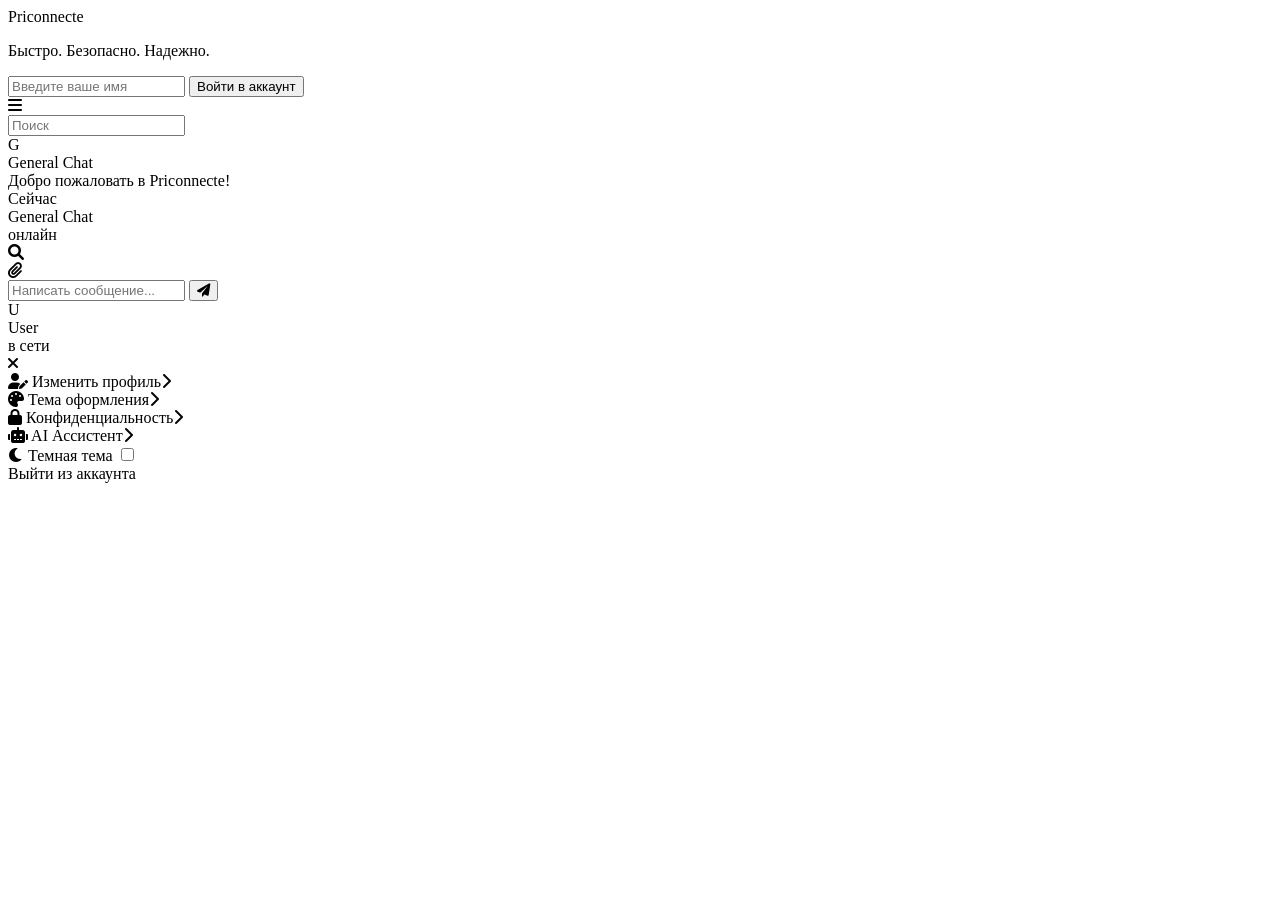
==== index.html @ 48492672 "Rename Qwen_html_20260401_1ipnzmqyw.html to index.html" ====
<!DOCTYPE html>
<html lang="ru">
<head>
    <meta charset="UTF-8">
    <meta name="viewport" content="width=device-width, initial-scale=1.0">
    <title>Priconnecte Messenger</title>
    <link rel="stylesheet" href="style.css">
    <link href="https://cdnjs.cloudflare.com/ajax/libs/font-awesome/6.0.0/css/all.min.css" rel="stylesheet">
</head>
<body>

    <!-- ЭКРАН ВХОДА -->
    <div id="login-screen">
        <div class="login-box">
            <div class="login-logo">Priconnecte</div>
            <p class="login-subtitle">Быстро. Безопасно. Надежно.</p>
            <input type="text" id="username-input" class="login-input" placeholder="Введите ваше имя">
            <button class="login-btn" onclick="login()">Войти в аккаунт</button>
        </div>
    </div>

    <!-- ГЛАВНОЕ ПРИЛОЖЕНИЕ -->
    <div id="main-app" class="hidden">
        
        <!-- Сайдбар -->
        <div class="sidebar">
            <div class="sidebar-header">
                <div class="menu-btn" onclick="toggleProfile()"><i class="fas fa-bars"></i></div>
                <input type="text" class="search-bar" placeholder="Поиск">
            </div>
            <div class="chat-list">
                <div class="chat-item active">
                    <div class="avatar">G</div>
                    <div class="chat-info">
                        <div class="chat-name">General Chat</div>
                        <div class="chat-preview">Добро пожаловать в Priconnecte!</div>
                    </div>
                    <div class="chat-meta">Сейчас</div>
                </div>
            </div>
        </div>

        <!-- Область чата -->
        <div class="chat-area">
            <div class="chat-header">
                <div>
                    <div class="chat-name" id="chat-title">General Chat</div>
                    <div class="chat-meta" id="chat-status">онлайн</div>
                </div>
                <div class="menu-btn"><i class="fas fa-search"></i></div>
            </div>

            <div class="messages-container" id="messages-box">
                <!-- Сообщения будут появляться здесь -->
            </div>

            <div class="input-area">
                <div class="attach-btn"><i class="fas fa-paperclip"></i></div>
                <input type="text" class="message-input" id="message-input" placeholder="Написать сообщение..." onkeypress="handleEnter(event)">
                <button class="send-btn" onclick="sendMessage()"><i class="fas fa-paper-plane"></i></button>
            </div>
        </div>
    </div>

    <!-- ПРОФИЛЬ -->
    <div class="profile-modal" id="profile-modal">
        <div class="profile-panel">
            <div class="profile-header">
                <div class="profile-big-avatar" id="profile-avatar-display">U</div>
                <div>
                    <div class="profile-name" id="profile-name-display">User</div>
                    <div class="profile-status">в сети</div>
                </div>
                <div style="margin-left: auto; cursor: pointer;" onclick="toggleProfile()"><i class="fas fa-times"></i></div>
            </div>

            <div class="profile-section">
                <div class="profile-row"><span><i class="fas fa-user-edit"></i> Изменить профиль</span><i class="fas fa-chevron-right"></i></div>
                <div class="profile-row"><span><i class="fas fa-palette"></i> Тема оформления</span><i class="fas fa-chevron-right"></i></div>
                <div class="profile-row"><span><i class="fas fa-lock"></i> Конфиденциальность</span><i class="fas fa-chevron-right"></i></div>
                <div class="profile-row"><span><i class="fas fa-robot"></i> AI Ассистент</span><i class="fas fa-chevron-right"></i></div>
            </div>
            
            <div class="profile-section">
                 <div class="profile-row" onclick="toggleTheme()">
                    <span><i class="fas fa-moon"></i> Темная тема</span>
                    <input type="checkbox" id="theme-toggle">
                </div>
            </div>

            <div class="logout-btn" onclick="logout()">Выйти из аккаунта</div>
        </div>
    </div>

    <!-- Подключаем Socket.io (Клиентская часть) -->
    <script src="/socket.io/socket.io.js"></script>
    <script src="script.js"></script>
</body>
</html>
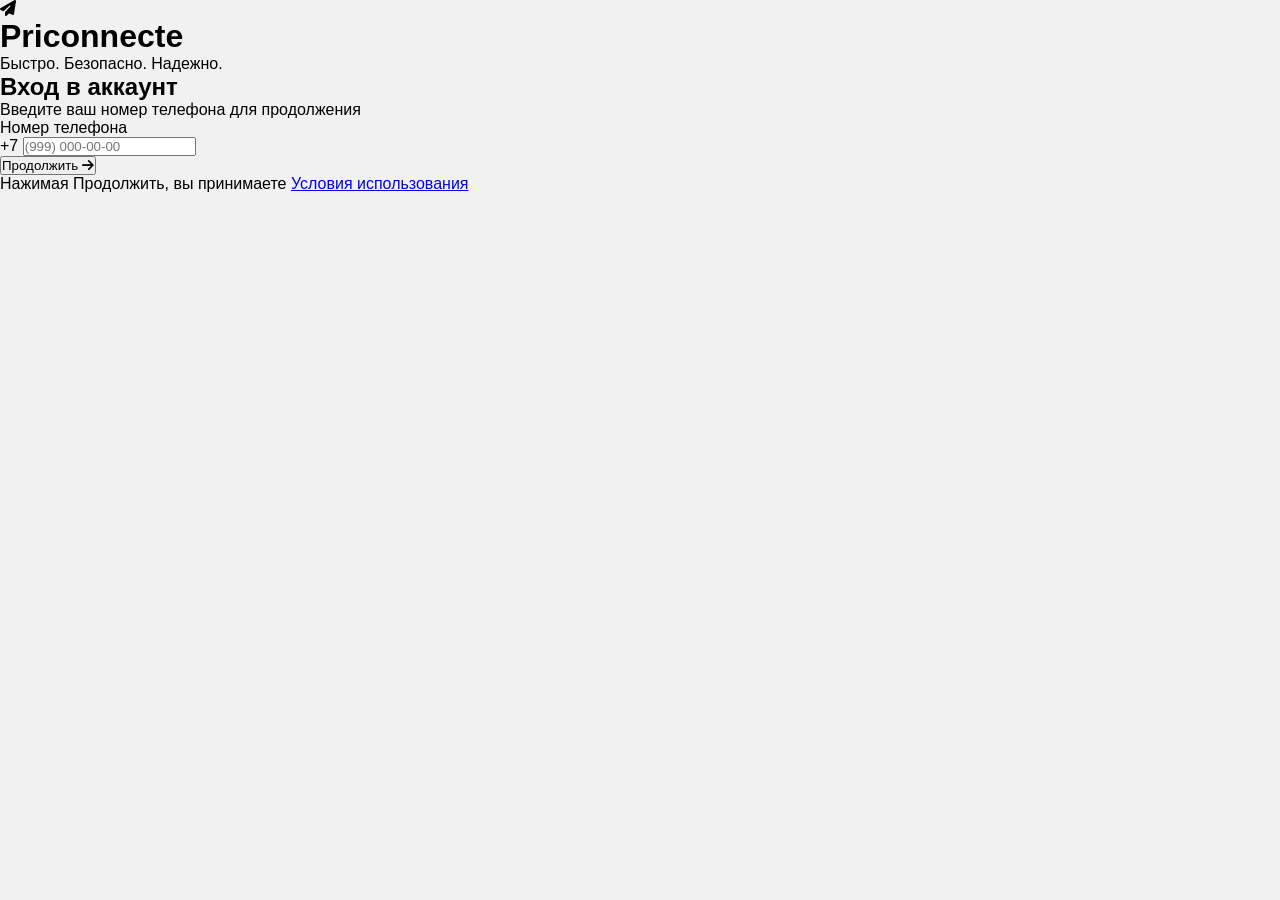
==== commit e29fcf3f: "Rename Qwen_html_20260401_a2rbsubwf.html to index.html" ====
--- a/index.html
+++ b/index.html
@@ -3,97 +3,309 @@
 <head>
     <meta charset="UTF-8">
     <meta name="viewport" content="width=device-width, initial-scale=1.0">
-    <title>Priconnecte Messenger</title>
+    <title>Priconnecte | Мессенджер</title>
+    <link rel="stylesheet" href="https://cdnjs.cloudflare.com/ajax/libs/font-awesome/6.4.0/css/all.min.css">
     <link rel="stylesheet" href="style.css">
-    <link href="https://cdnjs.cloudflare.com/ajax/libs/font-awesome/6.0.0/css/all.min.css" rel="stylesheet">
 </head>
 <body>
 
-    <!-- ЭКРАН ВХОДА -->
-    <div id="login-screen">
-        <div class="login-box">
-            <div class="login-logo">Priconnecte</div>
-            <p class="login-subtitle">Быстро. Безопасно. Надежно.</p>
-            <input type="text" id="username-input" class="login-input" placeholder="Введите ваше имя">
-            <button class="login-btn" onclick="login()">Войти в аккаунт</button>
+    <!-- ==================== ЭКРАН ВХОДА ==================== -->
+    <div id="auth-screen" class="screen active">
+        <div class="auth-container">
+            <div class="auth-logo">
+                <div class="logo-icon">
+                    <i class="fas fa-paper-plane"></i>
+                </div>
+                <h1>Priconnecte</h1>
+                <p class="auth-tagline">Быстро. Безопасно. Надежно.</p>
+            </div>
+            
+            <!-- Шаг 1: Телефон -->
+            <div class="auth-card" id="auth-step-1">
+                <h2>Вход в аккаунт</h2>
+                <p class="auth-desc">Введите ваш номер телефона для продолжения</p>
+                
+                <div class="input-group">
+                    <label for="phone-input">Номер телефона</label>
+                    <div class="phone-input-wrapper">
+                        <span class="country-code">+7</span>
+                        <input type="tel" id="phone-input" placeholder="(999) 000-00-00" maxlength="15">
+                    </div>
+                </div>
+
+                <button class="btn-primary full-width" onclick="goToCodeStep()">
+                    Продолжить <i class="fas fa-arrow-right"></i>
+                </button>
+                
+                <div class="auth-footer">
+                    <p>Нажимая Продолжить, вы принимаете <a href="#">Условия использования</a></p>
+                </div>
+            </div>
+            
+            <!-- Шаг 2: Код подтверждения -->
+            <div class="auth-card hidden" id="auth-step-2">
+                <h2>Код подтверждения</h2>
+                <p class="auth-desc">Мы отправили код в приложение Priconnecte</p>
+                
+                <div class="code-inputs">
+                    <input type="text" maxlength="1" class="code-digit" oninput="moveToNext(this, 1)">
+                    <input type="text" maxlength="1" class="code-digit" oninput="moveToNext(this, 2)">
+                    <input type="text" maxlength="1" class="code-digit" oninput="moveToNext(this, 3)">
+                    <input type="text" maxlength="1" class="code-digit" oninput="moveToNext(this, 4)">
+                    <input type="text" maxlength="1" class="code-digit" oninput="moveToNext(this, 5)">
+                </div>
+                
+                <div class="code-timer">
+                    <span id="timer">00:59</span> до повторной отправки
+                </div>
+                
+                <button class="btn-primary full-width" onclick="finishLogin()">
+                    Войти <i class="fas fa-check"></i>
+                </button>
+                <button class="btn-text" onclick="backToPhone()">Изменить номер</button>
+            </div>
+        </div>
+        <div class="auth-bg-decoration"></div>
+    </div>
+
+    <!-- ==================== ОСНОВНОЕ ПРИЛОЖЕНИЕ ==================== -->
+    <div id="main-app" class="screen hidden">
+        
+        <!-- ЛЕВАЯ ПАНЕЛЬ -->
+        <aside class="sidebar">
+            <div class="sidebar-header">
+                <button class="icon-btn" onclick="toggleMenu()"><i class="fas fa-bars"></i></button>
+                <div class="search-container">
+                    <i class="fas fa-search"></i>
+                    <input type="text" placeholder="Поиск" id="chat-search">
+                </div>
+                <button class="icon-btn"><i class="fas fa-filter"></i></button>
+            </div>
+
+            <div class="chat-list" id="chat-list-container">
+                <!-- Чаты генерируются через JS -->
+            </div>
+
+            <!-- Контекстное меню -->
+            <div class="context-menu hidden" id="sidebar-menu">
+                <div class="menu-item" onclick="openModal('settings-modal')">
+                    <i class="fas fa-cog"></i> Настройки
+                </div>
+                <div class="menu-item" onclick="openModal('create-group-modal')">
+                    <i class="fas fa-users"></i> Новая группа
+                </div>
+                <div class="menu-item" onclick="openModal('contacts-modal')">
+                    <i class="fas fa-address-book"></i> Контакты
+                </div>
+                <div class="menu-item" onclick="openModal('saved-messages')">
+                    <i class="fas fa-bookmark"></i> Избранное
+                </div>
+                <div class="menu-divider"></div>
+                <div class="menu-item logout" onclick="logout()">
+                    <i class="fas fa-sign-out-alt"></i> Выйти
+                </div>
+            </div>
+        </aside>
+
+        <!-- ЦЕНТРАЛЬНАЯ ПАНЕЛЬ (ЧАТ) -->
+        <main class="chat-area">
+            <header class="chat-header">
+                <div class="chat-header-info">
+                    <div class="avatar-small" id="current-chat-avatar">
+                        <span id="current-chat-initial">P</span>
+                    </div>
+                    <div class="chat-header-text">
+                        <h3 id="current-chat-name">Павел Дуров</h3>
+                        <span class="status-text" id="current-chat-status">был(а) недавно</span>
+                    </div>
+                </div>
+                <div class="chat-header-actions">
+                    <button class="icon-btn" title="Поиск"><i class="fas fa-search"></i></button>
+                    <button class="icon-btn" title="Звонок"><i class="fas fa-phone"></i></button>
+                    <button class="icon-btn" title="Видеозвонок"><i class="fas fa-video"></i></button>
+                    <button class="icon-btn" title="Информация" onclick="toggleInfoPanel()"><i class="fas fa-ellipsis-v"></i></button>
+                </div>
+            </header>
+
+            <div class="messages-container" id="messages-box">
+                <div class="message date-divider">Сегодня</div>
+            </div>
+
+            <div class="input-area">
+                <button class="icon-btn attach-btn" title="Прикрепить"><i class="fas fa-paperclip"></i></button>
+                <div class="input-wrapper">
+                    <input type="text" id="message-input" placeholder="Написать сообщение..." autocomplete="off">
+                    <button class="icon-btn emoji-btn" title="Смайлы"><i class="far fa-smile"></i></button>
+                </div>
+                <button class="icon-btn mic-btn" id="send-mic-toggle" title="Голосовое"><i class="fas fa-microphone"></i></button>
+                <button class="icon-btn send-btn hidden" id="send-btn" onclick="sendMessage()" title="Отправить"><i class="fas fa-paper-plane"></i></button>
+            </div>
+        </main>
+
+        <!-- ПРАВАЯ ПАНЕЛЬ (ИНФО) -->
+        <aside class="info-panel hidden" id="info-panel">
+            <div class="info-header">
+                <button class="icon-btn" onclick="toggleInfoPanel()"><i class="fas fa-times"></i></button>
+                <h3>Информация</h3>
+                <div style="width: 40px"></div>
+            </div>
+            <div class="info-content">
+                <div class="info-avatar-large">
+                    <span id="info-panel-initial">P</span>
+                </div>
+                <h2 id="info-panel-name">Павел Дуров</h2>
+                <p class="info-status">был(а) недавно</p>
+                
+                <div class="info-section">
+                    <div class="info-row">
+                        <i class="fas fa-phone"></i>
+                        <span>+7 999 000 00 00</span>
+                        <i class="fas fa-copy" style="cursor: pointer;"></i>
+                    </div>
+                    <div class="info-row">
+                        <i class="fas fa-user"></i>
+                        <span>@durov</span>
+                    </div>
+                    <div class="info-row">
+                        <i class="fas fa-info-circle"></i>
+                        <span>Founder of Telegram</span>
+                    </div>
+                </div>
+
+                <div class="info-section">
+                    <h4>Медиа, файлы и ссылки</h4>
+                    <div class="media-grid">
+                        <div class="media-item"><i class="fas fa-image"></i></div>
+                        <div class="media-item"><i class="fas fa-file-alt"></i></div>
+                        <div class="media-item"><i class="fas fa-link"></i></div>
+                        <div class="media-item"><i class="fas fa-music"></i></div>
+                        <div class="media-item"><i class="fas fa-video"></i></div>
+                        <div class="media-item"><i class="fas fa-folder"></i></div>
+                    </div>
+                </div>
+                
+                <div class="info-section">
+                     <h4>Общие чаты</h4>
+                     <div class="common-chats-list">
+                         <div class="common-chat-item">Priconnecte News</div>
+                         <div class="common-chat-item">Developers</div>
+                         <div class="common-chat-item">Design Team</div>
+                     </div>
+                </div>
+            </div>
+            <div class="info-footer">
+                <button class="btn-danger full-width" onclick="alert('Пользователь заблокирован')">Заблокировать</button>
+            </div>
+        </aside>
+    </div>
+
+    <!-- ==================== МОДАЛЬНЫЕ ОКНА ==================== -->
+
+    <!-- Настройки -->
+    <div class="modal-overlay hidden" id="settings-modal">
+        <div class="modal-window settings-window">
+            <div class="modal-header">
+                <h3>Настройки</h3>
+                <button class="icon-btn" onclick="closeModal('settings-modal')"><i class="fas fa-times"></i></button>
+            </div>
+            <div class="modal-body">
+                <div class="settings-user-card">
+                    <div class="avatar-large">
+                        <span id="settings-avatar">U</span>
+                    </div>
+                    <div>
+                        <h4 id="settings-username">User Name</h4>
+                        <p id="settings-phone">+7 999 000 00 00</p>
+                    </div>
+                </div>
+
+                <div class="settings-list">
+                    <div class="settings-item" onclick="toggleTheme()">
+                        <div class="settings-icon blue"><i class="fas fa-moon"></i></div>
+                        <div class="settings-text">
+                            <span>Ночная тема</span>
+                            <small>Переключить оформление</small>
+                        </div>
+                        <label class="switch">
+                            <input type="checkbox" id="theme-switch">
+                            <span class="slider round"></span>
+                        </label>
+                    </div>
+                    
+                    <div class="settings-item" onclick="window.location.href='passwords.html'">
+                        <div class="settings-icon red"><i class="fas fa-lock"></i></div>
+                        <div class="settings-text">
+                            <span>Конфиденциальность</span>
+                            <small>Пароль, 2FA, данные</small>
+                        </div>
+                        <i class="fas fa-chevron-right"></i>
+                    </div>
+
+                    <div class="settings-item">
+                        <div class="settings-icon green"><i class="fas fa-bell"></i></div>
+                        <div class="settings-text">
+                            <span>Уведомления</span>
+                            <small>Звук, вибрация</small>
+                        </div>
+                        <i class="fas fa-chevron-right"></i>
+                    </div>
+                    
+                    <div class="settings-item">
+                        <div class="settings-icon orange"><i class="fas fa-palette"></i></div>
+                        <div class="settings-text">
+                            <span>Обои чата</span>
+                            <small>Фон переписки</small>
+                        </div>
+                        <i class="fas fa-chevron-right"></i>
+                    </div>
+
+                    <div class="settings-item">
+                        <div class="settings-icon purple"><i class="fas fa-language"></i></div>
+                        <div class="settings-text">
+                            <span>Язык</span>
+                            <small>Русский</small>
+                        </div>
+                        <i class="fas fa-chevron-right"></i>
+                    </div>
+                </div>
+            </div>
         </div>
     </div>
 
-    <!-- ГЛАВНОЕ ПРИЛОЖЕНИЕ -->
-    <div id="main-app" class="hidden">
-        
-        <!-- Сайдбар -->
-        <div class="sidebar">
-            <div class="sidebar-header">
-                <div class="menu-btn" onclick="toggleProfile()"><i class="fas fa-bars"></i></div>
-                <input type="text" class="search-bar" placeholder="Поиск">
-            </div>
-            <div class="chat-list">
-                <div class="chat-item active">
-                    <div class="avatar">G</div>
-                    <div class="chat-info">
-                        <div class="chat-name">General Chat</div>
-                        <div class="chat-preview">Добро пожаловать в Priconnecte!</div>
-                    </div>
-                    <div class="chat-meta">Сейчас</div>
-                </div>
-            </div>
-        </div>
-
-        <!-- Область чата -->
-        <div class="chat-area">
-            <div class="chat-header">
-                <div>
-                    <div class="chat-name" id="chat-title">General Chat</div>
-                    <div class="chat-meta" id="chat-status">онлайн</div>
-                </div>
-                <div class="menu-btn"><i class="fas fa-search"></i></div>
-            </div>
-
-            <div class="messages-container" id="messages-box">
-                <!-- Сообщения будут появляться здесь -->
-            </div>
-
-            <div class="input-area">
-                <div class="attach-btn"><i class="fas fa-paperclip"></i></div>
-                <input type="text" class="message-input" id="message-input" placeholder="Написать сообщение..." onkeypress="handleEnter(event)">
-                <button class="send-btn" onclick="sendMessage()"><i class="fas fa-paper-plane"></i></button>
+    <!-- Новая группа -->
+    <div class="modal-overlay hidden" id="create-group-modal">
+        <div class="modal-window">
+            <div class="modal-header">
+                <h3>Новая группа</h3>
+                <button class="icon-btn" onclick="closeModal('create-group-modal')"><i class="fas fa-times"></i></button>
+            </div>
+            <div class="modal-body">
+                <div class="input-group">
+                    <label>Название группы</label>
+                    <input type="text" class="input-field" placeholder="Введите название">
+                </div>
+                <div class="input-group">
+                    <label>Участники</label>
+                    <div class="contacts-select">
+                        <div class="contact-checkbox">
+                            <input type="checkbox" id="contact1">
+                            <label for="contact1">Алексей</label>
+                        </div>
+                        <div class="contact-checkbox">
+                            <input type="checkbox" id="contact2">
+                            <label for="contact2">Мария</label>
+                        </div>
+                        <div class="contact-checkbox">
+                            <input type="checkbox" id="contact3">
+                            <label for="contact3">Дмитрий</label>
+                        </div>
+                    </div>
+                </div>
+                <button class="btn-primary full-width" onclick="closeModal('create-group-modal')">Создать</button>
             </div>
         </div>
     </div>
 
-    <!-- ПРОФИЛЬ -->
-    <div class="profile-modal" id="profile-modal">
-        <div class="profile-panel">
-            <div class="profile-header">
-                <div class="profile-big-avatar" id="profile-avatar-display">U</div>
-                <div>
-                    <div class="profile-name" id="profile-name-display">User</div>
-                    <div class="profile-status">в сети</div>
-                </div>
-                <div style="margin-left: auto; cursor: pointer;" onclick="toggleProfile()"><i class="fas fa-times"></i></div>
-            </div>
-
-            <div class="profile-section">
-                <div class="profile-row"><span><i class="fas fa-user-edit"></i> Изменить профиль</span><i class="fas fa-chevron-right"></i></div>
-                <div class="profile-row"><span><i class="fas fa-palette"></i> Тема оформления</span><i class="fas fa-chevron-right"></i></div>
-                <div class="profile-row"><span><i class="fas fa-lock"></i> Конфиденциальность</span><i class="fas fa-chevron-right"></i></div>
-                <div class="profile-row"><span><i class="fas fa-robot"></i> AI Ассистент</span><i class="fas fa-chevron-right"></i></div>
-            </div>
-            
-            <div class="profile-section">
-                 <div class="profile-row" onclick="toggleTheme()">
-                    <span><i class="fas fa-moon"></i> Темная тема</span>
-                    <input type="checkbox" id="theme-toggle">
-                </div>
-            </div>
-
-            <div class="logout-btn" onclick="logout()">Выйти из аккаунта</div>
-        </div>
-    </div>
-
-    <!-- Подключаем Socket.io (Клиентская часть) -->
-    <script src="/socket.io/socket.io.js"></script>
     <script src="script.js"></script>
 </body>
 </html>
--- a/style.css
+++ b/style.css
@@ -0,0 +1,100 @@
+:root {
+    --primary-color: #3390ec;
+    --bg-color: #ffffff;
+    --secondary-bg: #f1f1f1;
+    --text-color: #000000;
+    --secondary-text: #707579;
+    --border-color: #dfe1e5;
+    --message-out: #eeffde;
+    --message-in: #ffffff;
+    --hover-color: #f4f4f5;
+    --system-msg-bg: #f0f0f0;
+}
+
+[data-theme="dark"] {
+    --bg-color: #212121;
+    --secondary-bg: #0f0f0f;
+    --text-color: #ffffff;
+    --secondary-text: #aaaaaa;
+    --border-color: #2f2f2f;
+    --message-out: #0e1621;
+    --message-in: #182533;
+    --hover-color: #2c2c2c;
+    --system-msg-bg: #2b2b2b;
+}
+
+* { margin: 0; padding: 0; box-sizing: border-box; font-family: 'Segoe UI', Roboto, sans-serif; }
+body { background-color: var(--secondary-bg); height: 100vh; display: flex; overflow: hidden; }
+
+/* Login Screen */
+#login-screen {
+    position: fixed; top: 0; left: 0; width: 100%; height: 100%;
+    background: var(--bg-color); z-index: 1000;
+    display: flex; justify-content: center; align-items: center;
+    transition: opacity 0.5s ease;
+}
+.login-box {
+    width: 380px; padding: 40px; border-radius: 12px;
+    background: var(--bg-color); box-shadow: 0 4px 20px rgba(0,0,0,0.1);
+    text-align: center;
+}
+.login-logo { font-size: 32px; font-weight: bold; color: var(--primary-color); margin-bottom: 10px; }
+.login-subtitle { color: var(--secondary-text); margin-bottom: 25px; }
+.login-input {
+    width: 100%; padding: 12px; margin-bottom: 15px; border: 1px solid var(--border-color);
+    border-radius: 8px; outline: none; background: var(--secondary-bg); color: var(--text-color);
+}
+.login-btn {
+    width: 100%; padding: 12px; background: var(--primary-color); color: white;
+    border: none; border-radius: 8px; cursor: pointer; font-weight: 600; font-size: 16px;
+}
+.login-btn:hover { opacity: 0.9; }
+
+/* Main App */
+#main-app { display: flex; width: 100%; height: 100%; background: var(--bg-color); }
+.hidden { display: none !important; }
+
+/* Sidebar */
+.sidebar { width: 350px; border-right: 1px solid var(--border-color); display: flex; flex-direction: column; background: var(--bg-color); }
+.sidebar-header { padding: 15px; display: flex; align-items: center; gap: 15px; }
+.menu-btn { cursor: pointer; color: var(--secondary-text); font-size: 20px; }
+.search-bar { flex: 1; background: var(--secondary-bg); border-radius: 20px; padding: 8px 15px; border: none; color: var(--text-color); }
+.chat-list { overflow-y: auto; flex: 1; }
+.chat-item { display: flex; padding: 10px 15px; cursor: pointer; transition: 0.2s; align-items: center; gap: 12px; }
+.chat-item:hover, .chat-item.active { background-color: var(--hover-color); }
+.avatar { width: 48px; height: 48px; border-radius: 50%; background: linear-gradient(135deg, #667eea 0%, #764ba2 100%); display: flex; justify-content: center; align-items: center; color: white; font-weight: bold; }
+.chat-info { flex: 1; overflow: hidden; }
+.chat-name { font-weight: 600; color: var(--text-color); margin-bottom: 4px; }
+.chat-preview { font-size: 13px; color: var(--secondary-text); white-space: nowrap; overflow: hidden; text-overflow: ellipsis; }
+.chat-meta { font-size: 12px; color: var(--secondary-text); }
+
+/* Chat Area */
+.chat-area { flex: 1; display: flex; flex-direction: column; background: #8e8e93; }
+.chat-header { height: 60px; background: var(--bg-color); border-bottom: 1px solid var(--border-color); display: flex; align-items: center; padding: 0 20px; justify-content: space-between; }
+.messages-container { flex: 1; padding: 20px; overflow-y: auto; display: flex; flex-direction: column; gap: 8px; background-image: url('https://web.telegram.org/img/bg_0.png'); background-size: cover; }
+
+/* Messages */
+.message { max-width: 70%; padding: 10px 15px; border-radius: 12px; font-size: 14px; line-height: 1.4; position: relative; word-wrap: break-word; }
+.message.in { align-self: flex-start; background: var(--message-in); color: var(--text-color); border-bottom-left-radius: 0; }
+.message.out { align-self: flex-end; background: var(--message-out); color: var(--text-color); border-bottom-right-radius: 0; }
+.message.system { align-self: center; background: var(--system-msg-bg); color: var(--secondary-text); font-size: 12px; padding: 5px 15px; border-radius: 15px; }
+.msg-meta { font-size: 10px; color: var(--secondary-text); float: right; margin-left: 10px; margin-top: 5px; text-align: right; }
+.msg-author { font-size: 11px; font-weight: bold; color: var(--primary-color); margin-bottom: 2px; display: block; }
+
+/* Input */
+.input-area { background: var(--bg-color); padding: 15px; display: flex; gap: 10px; align-items: center; }
+.attach-btn { color: var(--secondary-text); font-size: 20px; cursor: pointer; }
+.message-input { flex: 1; padding: 12px; border-radius: 20px; border: none; background: var(--secondary-bg); color: var(--text-color); outline: none; resize: none; height: 45px; }
+.send-btn { color: var(--primary-color); font-size: 24px; cursor: pointer; border: none; background: none; }
+
+/* Profile Modal */
+.profile-modal { position: fixed; top: 0; left: 0; width: 100%; height: 100%; background: rgba(0,0,0,0.5); z-index: 2000; display: none; justify-content: flex-start; align-items: center; }
+.profile-panel { width: 400px; height: 100%; background: var(--bg-color); padding: 20px; display: flex; flex-direction: column; gap: 20px; box-shadow: 2px 0 10px rgba(0,0,0,0.2); }
+.profile-header { display: flex; align-items: center; gap: 15px; margin-bottom: 20px; }
+.profile-big-avatar { width: 80px; height: 80px; border-radius: 50%; background: #ccc; display: flex; justify-content: center; align-items: center; font-size: 30px; color: white; font-weight: bold; }
+.profile-name { font-size: 20px; font-weight: bold; color: var(--text-color); }
+.profile-status { font-size: 14px; color: var(--secondary-text); }
+.profile-section { border-top: 1px solid var(--border-color); padding-top: 15px; }
+.profile-row { display: flex; justify-content: space-between; align-items: center; padding: 10px 0; cursor: pointer; color: var(--text-color); }
+.profile-row:hover { opacity: 0.7; }
+.logout-btn { color: #ff5555; margin-top: auto; text-align: center; padding: 10px; cursor: pointer; }
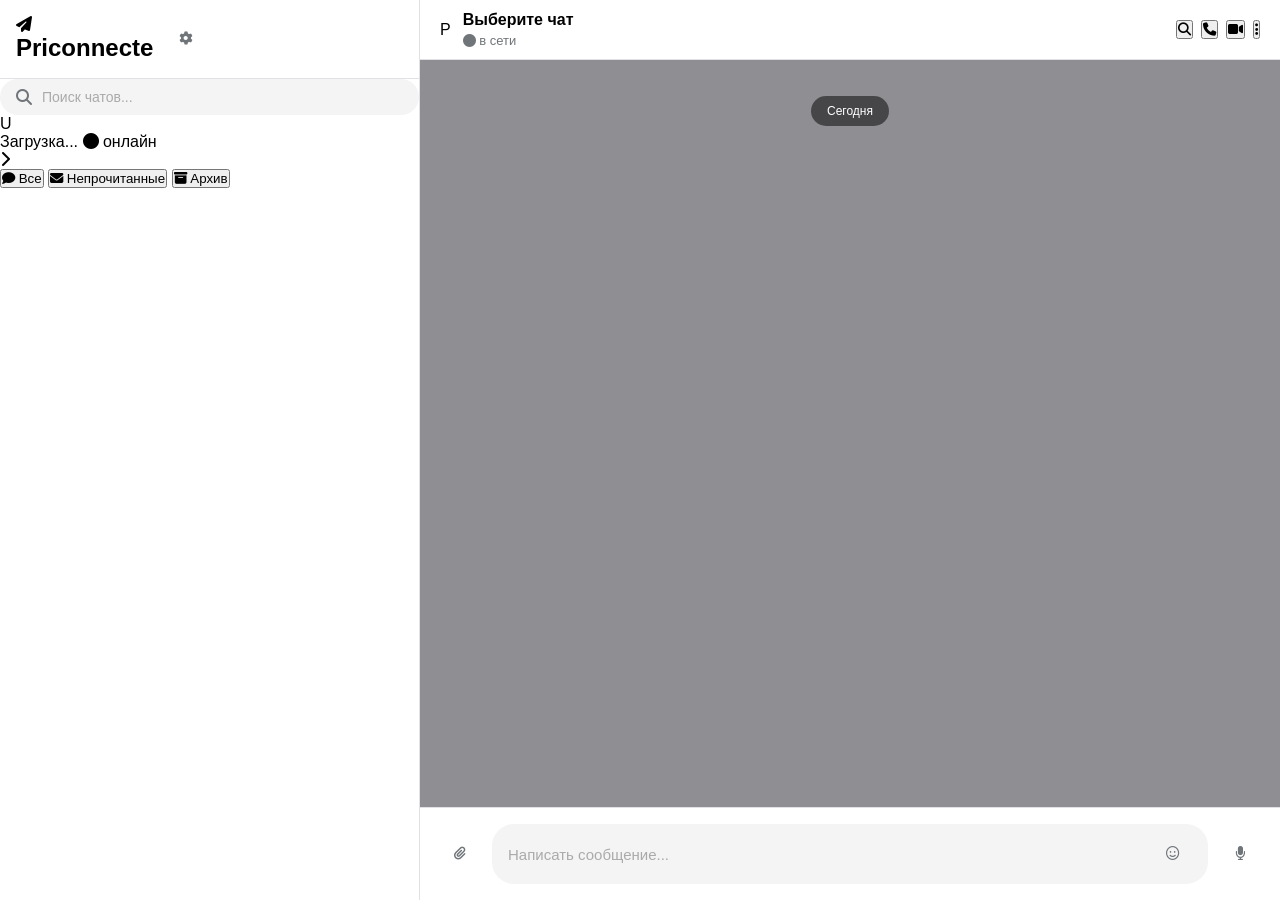
==== commit e076c8ec: "Update index.html" ====
--- a/index.html
+++ b/index.html
@@ -3,177 +3,200 @@
 <head>
     <meta charset="UTF-8">
     <meta name="viewport" content="width=device-width, initial-scale=1.0">
+    <meta name="theme-color" content="#0a0e27">
     <title>Priconnecte | Мессенджер</title>
+    
     <link rel="stylesheet" href="https://cdnjs.cloudflare.com/ajax/libs/font-awesome/6.4.0/css/all.min.css">
     <link rel="stylesheet" href="style.css">
+    <script src="/socket.io/socket.io.js"></script>
 </head>
 <body>
 
-    <!-- ==================== ЭКРАН ВХОДА ==================== -->
-    <div id="auth-screen" class="screen active">
-        <div class="auth-container">
-            <div class="auth-logo">
-                <div class="logo-icon">
-                    <i class="fas fa-paper-plane"></i>
-                </div>
-                <h1>Priconnecte</h1>
-                <p class="auth-tagline">Быстро. Безопасно. Надежно.</p>
-            </div>
-            
-            <!-- Шаг 1: Телефон -->
-            <div class="auth-card" id="auth-step-1">
-                <h2>Вход в аккаунт</h2>
-                <p class="auth-desc">Введите ваш номер телефона для продолжения</p>
-                
-                <div class="input-group">
-                    <label for="phone-input">Номер телефона</label>
-                    <div class="phone-input-wrapper">
-                        <span class="country-code">+7</span>
-                        <input type="tel" id="phone-input" placeholder="(999) 000-00-00" maxlength="15">
-                    </div>
-                </div>
-
-                <button class="btn-primary full-width" onclick="goToCodeStep()">
-                    Продолжить <i class="fas fa-arrow-right"></i>
-                </button>
-                
-                <div class="auth-footer">
-                    <p>Нажимая Продолжить, вы принимаете <a href="#">Условия использования</a></p>
-                </div>
-            </div>
-            
-            <!-- Шаг 2: Код подтверждения -->
-            <div class="auth-card hidden" id="auth-step-2">
-                <h2>Код подтверждения</h2>
-                <p class="auth-desc">Мы отправили код в приложение Priconnecte</p>
-                
-                <div class="code-inputs">
-                    <input type="text" maxlength="1" class="code-digit" oninput="moveToNext(this, 1)">
-                    <input type="text" maxlength="1" class="code-digit" oninput="moveToNext(this, 2)">
-                    <input type="text" maxlength="1" class="code-digit" oninput="moveToNext(this, 3)">
-                    <input type="text" maxlength="1" class="code-digit" oninput="moveToNext(this, 4)">
-                    <input type="text" maxlength="1" class="code-digit" oninput="moveToNext(this, 5)">
-                </div>
-                
-                <div class="code-timer">
-                    <span id="timer">00:59</span> до повторной отправки
-                </div>
-                
-                <button class="btn-primary full-width" onclick="finishLogin()">
-                    Войти <i class="fas fa-check"></i>
-                </button>
-                <button class="btn-text" onclick="backToPhone()">Изменить номер</button>
-            </div>
-        </div>
-        <div class="auth-bg-decoration"></div>
-    </div>
-
-    <!-- ==================== ОСНОВНОЕ ПРИЛОЖЕНИЕ ==================== -->
-    <div id="main-app" class="screen hidden">
+    <!-- ==================== ГЛАВНОЕ ПРИЛОЖЕНИЕ ==================== -->
+    <div id="main-app">
         
         <!-- ЛЕВАЯ ПАНЕЛЬ -->
         <aside class="sidebar">
             <div class="sidebar-header">
-                <button class="icon-btn" onclick="toggleMenu()"><i class="fas fa-bars"></i></button>
+                <div class="logo-section">
+                    <div class="logo-icon-gradient">
+                        <i class="fas fa-paper-plane"></i>
+                    </div>
+                    <h1 class="logo-text">Priconnecte</h1>
+                </div>
+                <button class="icon-btn" onclick="openModal('settings-modal')" title="Настройки">
+                    <i class="fas fa-cog"></i>
+                </button>
+            </div>
+
+            <div class="search-section">
                 <div class="search-container">
                     <i class="fas fa-search"></i>
-                    <input type="text" placeholder="Поиск" id="chat-search">
-                </div>
-                <button class="icon-btn"><i class="fas fa-filter"></i></button>
-            </div>
-
-            <div class="chat-list" id="chat-list-container">
-                <!-- Чаты генерируются через JS -->
-            </div>
+                    <input type="text" placeholder="Поиск чатов..." id="chat-search">
+                </div>
+            </div>
+
+            <div class="user-profile-mini" onclick="openModal('profile-modal')">
+                <div class="avatar-gradient" id="mini-avatar">
+                    <span id="mini-avatar-initial">U</span>
+                </div>
+                <div class="user-info-mini">
+                    <span class="user-name" id="mini-username">Загрузка...</span>
+                    <span class="user-status"><i class="fas fa-circle online-dot"></i> онлайн</span>
+                </div>
+                <i class="fas fa-chevron-right chevron-icon"></i>
+            </div>
+
+            <div class="chat-tabs">
+                <button class="tab-btn active" data-tab="all">
+                    <i class="fas fa-comment"></i> Все
+                </button>
+                <button class="tab-btn" data-tab="unread">
+                    <i class="fas fa-envelope"></i> Непрочитанные
+                </button>
+                <button class="tab-btn" data-tab="archived">
+                    <i class="fas fa-archive"></i> Архив
+                </button>
+            </div>
+
+            <div class="chat-list" id="chat-list-container"></div>
 
             <!-- Контекстное меню -->
             <div class="context-menu hidden" id="sidebar-menu">
+                <div class="menu-item" onclick="openModal('profile-modal')">
+                    <i class="fas fa-user"></i> Профиль
+                </div>
+                <div class="menu-item" onclick="openModal('create-group-modal')">
+                    <i class="fas fa-users"></i> Новая группа
+                </div>
+                <div class="menu-item" onclick="openModal('contacts-modal')">
+                    <i class="fas fa-address-book"></i> Контакты
+                </div>
+                <div class="menu-item" onclick="openSavedMessages()">
+                    <i class="fas fa-bookmark"></i> Избранное
+                </div>
+                <div class="menu-divider"></div>
                 <div class="menu-item" onclick="openModal('settings-modal')">
                     <i class="fas fa-cog"></i> Настройки
                 </div>
-                <div class="menu-item" onclick="openModal('create-group-modal')">
-                    <i class="fas fa-users"></i> Новая группа
-                </div>
-                <div class="menu-item" onclick="openModal('contacts-modal')">
-                    <i class="fas fa-address-book"></i> Контакты
-                </div>
-                <div class="menu-item" onclick="openModal('saved-messages')">
-                    <i class="fas fa-bookmark"></i> Избранное
+                <div class="menu-item" onclick="window.location.href='passwords.html'">
+                    <i class="fas fa-shield-alt"></i> Безопасность
                 </div>
                 <div class="menu-divider"></div>
-                <div class="menu-item logout" onclick="logout()">
-                    <i class="fas fa-sign-out-alt"></i> Выйти
+                <div class="menu-item danger" onclick="clearData()">
+                    <i class="fas fa-trash"></i> Очистить данные
                 </div>
             </div>
         </aside>
 
-        <!-- ЦЕНТРАЛЬНАЯ ПАНЕЛЬ (ЧАТ) -->
+        <!-- ЦЕНТРАЛЬНАЯ ПАНЕЛЬ -->
         <main class="chat-area">
             <header class="chat-header">
-                <div class="chat-header-info">
-                    <div class="avatar-small" id="current-chat-avatar">
+                <div class="chat-header-info" onclick="toggleInfoPanel()">
+                    <div class="avatar-gradient" id="current-chat-avatar">
                         <span id="current-chat-initial">P</span>
                     </div>
                     <div class="chat-header-text">
-                        <h3 id="current-chat-name">Павел Дуров</h3>
-                        <span class="status-text" id="current-chat-status">был(а) недавно</span>
+                        <h3 id="current-chat-name">Выберите чат</h3>
+                        <span class="status-text" id="current-chat-status">
+                            <i class="fas fa-circle online-dot"></i> в сети
+                        </span>
                     </div>
                 </div>
                 <div class="chat-header-actions">
-                    <button class="icon-btn" title="Поиск"><i class="fas fa-search"></i></button>
-                    <button class="icon-btn" title="Звонок"><i class="fas fa-phone"></i></button>
-                    <button class="icon-btn" title="Видеозвонок"><i class="fas fa-video"></i></button>
-                    <button class="icon-btn" title="Информация" onclick="toggleInfoPanel()"><i class="fas fa-ellipsis-v"></i></button>
+                    <button class="header-btn" title="Поиск"><i class="fas fa-search"></i></button>
+                    <button class="header-btn" title="Звонок"><i class="fas fa-phone"></i></button>
+                    <button class="header-btn" title="Видео"><i class="fas fa-video"></i></button>
+                    <button class="header-btn" title="Меню"><i class="fas fa-ellipsis-v"></i></button>
                 </div>
             </header>
 
             <div class="messages-container" id="messages-box">
-                <div class="message date-divider">Сегодня</div>
+                <div class="message date-divider">
+                    <span>Сегодня</span>
+                </div>
+            </div>
+
+            <div class="typing-indicator hidden" id="typing-indicator">
+                <div class="typing-dots">
+                    <span class="dot"></span>
+                    <span class="dot"></span>
+                    <span class="dot"></span>
+                </div>
+                <span class="typing-text">печатает...</span>
             </div>
 
             <div class="input-area">
-                <button class="icon-btn attach-btn" title="Прикрепить"><i class="fas fa-paperclip"></i></button>
+                <button class="icon-btn attach-btn" title="Прикрепить">
+                    <i class="fas fa-paperclip"></i>
+                </button>
                 <div class="input-wrapper">
                     <input type="text" id="message-input" placeholder="Написать сообщение..." autocomplete="off">
-                    <button class="icon-btn emoji-btn" title="Смайлы"><i class="far fa-smile"></i></button>
-                </div>
-                <button class="icon-btn mic-btn" id="send-mic-toggle" title="Голосовое"><i class="fas fa-microphone"></i></button>
-                <button class="icon-btn send-btn hidden" id="send-btn" onclick="sendMessage()" title="Отправить"><i class="fas fa-paper-plane"></i></button>
+                    <button class="icon-btn emoji-btn" title="Эмодзи" onclick="toggleEmojiPicker()">
+                        <i class="far fa-smile"></i>
+                    </button>
+                </div>
+                <button class="icon-btn mic-btn" id="send-mic-toggle" title="Голосовое">
+                    <i class="fas fa-microphone"></i>
+                </button>
+                <button class="send-btn-gradient hidden" id="send-btn" onclick="sendMessage()" title="Отправить">
+                    <i class="fas fa-paper-plane"></i>
+                </button>
             </div>
         </main>
 
-        <!-- ПРАВАЯ ПАНЕЛЬ (ИНФО) -->
+        <!-- ПРАВАЯ ПАНЕЛЬ -->
         <aside class="info-panel hidden" id="info-panel">
             <div class="info-header">
-                <button class="icon-btn" onclick="toggleInfoPanel()"><i class="fas fa-times"></i></button>
+                <button class="icon-btn" onclick="toggleInfoPanel()">
+                    <i class="fas fa-times"></i>
+                </button>
                 <h3>Информация</h3>
                 <div style="width: 40px"></div>
             </div>
+            
             <div class="info-content">
                 <div class="info-avatar-large">
-                    <span id="info-panel-initial">P</span>
-                </div>
-                <h2 id="info-panel-name">Павел Дуров</h2>
-                <p class="info-status">был(а) недавно</p>
+                    <div class="avatar-gradient-large">
+                        <span id="info-panel-initial">P</span>
+                    </div>
+                </div>
                 
+                <h2 id="info-panel-name">Имя контакта</h2>
+                <p class="info-status" id="info-panel-status">
+                    <i class="fas fa-circle online-dot"></i> в сети
+                </p>
+                
+                <div class="quick-actions">
+                    <button class="quick-action-btn" title="Звонок">
+                        <i class="fas fa-phone"></i>
+                    </button>
+                    <button class="quick-action-btn" title="Видео">
+                        <i class="fas fa-video"></i>
+                    </button>
+                    <button class="quick-action-btn" title="Поиск">
+                        <i class="fas fa-search"></i>
+                    </button>
+                </div>
+
                 <div class="info-section">
+                    <h4><i class="fas fa-user"></i> Информация</h4>
                     <div class="info-row">
-                        <i class="fas fa-phone"></i>
-                        <span>+7 999 000 00 00</span>
-                        <i class="fas fa-copy" style="cursor: pointer;"></i>
-                    </div>
-                    <div class="info-row">
-                        <i class="fas fa-user"></i>
-                        <span>@durov</span>
+                        <i class="fas fa-at"></i>
+                        <span id="info-panel-username">@username</span>
                     </div>
                     <div class="info-row">
                         <i class="fas fa-info-circle"></i>
-                        <span>Founder of Telegram</span>
+                        <span id="info-panel-bio">О себе</span>
+                    </div>
+                    <div class="info-row">
+                        <i class="fas fa-clock"></i>
+                        <span>Был(а) недавно</span>
                     </div>
                 </div>
 
                 <div class="info-section">
-                    <h4>Медиа, файлы и ссылки</h4>
+                    <h4><i class="fas fa-images"></i> Медиа</h4>
                     <div class="media-grid">
                         <div class="media-item"><i class="fas fa-image"></i></div>
                         <div class="media-item"><i class="fas fa-file-alt"></i></div>
@@ -183,90 +206,411 @@
                         <div class="media-item"><i class="fas fa-folder"></i></div>
                     </div>
                 </div>
-                
+
                 <div class="info-section">
-                     <h4>Общие чаты</h4>
-                     <div class="common-chats-list">
-                         <div class="common-chat-item">Priconnecte News</div>
-                         <div class="common-chat-item">Developers</div>
-                         <div class="common-chat-item">Design Team</div>
-                     </div>
-                </div>
-            </div>
+                    <h4><i class="fas fa-users"></i> Общие чаты</h4>
+                    <div class="common-chats-list">
+                        <div class="common-chat-item">
+                            <div class="avatar-small-gradient">P</div>
+                            <span>Priconnecte News</span>
+                        </div>
+                        <div class="common-chat-item">
+                            <div class="avatar-small-gradient">D</div>
+                            <span>Developers</span>
+                        </div>
+                        <div class="common-chat-item">
+                            <div class="avatar-small-gradient">T</div>
+                            <span>Design Team</span>
+                        </div>
+                    </div>
+                </div>
+
+                <div class="info-section">
+                    <h4><i class="fas fa-bell"></i> Уведомления</h4>
+                    <div class="toggle-row">
+                        <span>Звук</span>
+                        <label class="switch">
+                            <input type="checkbox" checked>
+                            <span class="slider"></span>
+                        </label>
+                    </div>
+                    <div class="toggle-row">
+                        <span>Вибрация</span>
+                        <label class="switch">
+                            <input type="checkbox" checked>
+                            <span class="slider"></span>
+                        </label>
+                    </div>
+                    <div class="toggle-row">
+                        <span>Предпросмотр</span>
+                        <label class="switch">
+                            <input type="checkbox" checked>
+                            <span class="slider"></span>
+                        </label>
+                    </div>
+                </div>
+            </div>
+            
             <div class="info-footer">
-                <button class="btn-danger full-width" onclick="alert('Пользователь заблокирован')">Заблокировать</button>
+                <button class="btn-danger-gradient full-width" onclick="blockUser()">
+                    <i class="fas fa-ban"></i> Заблокировать
+                </button>
             </div>
         </aside>
     </div>
 
     <!-- ==================== МОДАЛЬНЫЕ ОКНА ==================== -->
+
+    <!-- Профиль -->
+    <div class="modal-overlay hidden" id="profile-modal">
+        <div class="modal-window profile-window">
+            <div class="modal-header-gradient">
+                <h3><i class="fas fa-user-circle"></i> Мой профиль</h3>
+                <button class="icon-btn" onclick="closeModal('profile-modal')">
+                    <i class="fas fa-times"></i>
+                </button>
+            </div>
+            <div class="modal-body">
+                <div class="profile-avatar-section">
+                    <div class="avatar-large-gradient" id="profile-avatar">
+                        <span id="profile-avatar-initial">U</span>
+                    </div>
+                    <button class="btn-change-avatar" onclick="changeAvatar()">
+                        <i class="fas fa-camera"></i>
+                    </button>
+                </div>
+                
+                <div class="input-group">
+                    <label><i class="fas fa-user"></i> Ваше имя</label>
+                    <input type="text" id="profile-name" class="input-field-gradient" placeholder="Как к вам обращаться?">
+                </div>
+
+                <div class="input-group">
+                    <label><i class="fas fa-at"></i> Имя пользователя</label>
+                    <input type="text" id="profile-username" class="input-field-gradient" placeholder="@username">
+                </div>
+
+                <div class="input-group">
+                    <label><i class="fas fa-info-circle"></i> О себе</label>
+                    <textarea id="profile-bio" class="input-field-gradient" placeholder="Расскажите о себе" rows="3"></textarea>
+                </div>
+
+                <div class="input-group">
+                    <label><i class="fas fa-envelope"></i> Email (необязательно)</label>
+                    <input type="email" id="profile-email" class="input-field-gradient" placeholder="example@mail.com">
+                </div>
+
+                <div class="form-actions">
+                    <button class="btn-secondary-gradient" onclick="closeModal('profile-modal')">Отмена</button>
+                    <button class="btn-primary-gradient" onclick="saveProfile()">
+                        <i class="fas fa-save"></i> Сохранить
+                    </button>
+                </div>
+            </div>
+        </div>
+    </div>
 
     <!-- Настройки -->
     <div class="modal-overlay hidden" id="settings-modal">
         <div class="modal-window settings-window">
-            <div class="modal-header">
-                <h3>Настройки</h3>
-                <button class="icon-btn" onclick="closeModal('settings-modal')"><i class="fas fa-times"></i></button>
+            <div class="modal-header-gradient">
+                <h3><i class="fas fa-cog"></i> Настройки</h3>
+                <button class="icon-btn" onclick="closeModal('settings-modal')">
+                    <i class="fas fa-times"></i>
+                </button>
             </div>
             <div class="modal-body">
-                <div class="settings-user-card">
-                    <div class="avatar-large">
-                        <span id="settings-avatar">U</span>
-                    </div>
-                    <div>
-                        <h4 id="settings-username">User Name</h4>
-                        <p id="settings-phone">+7 999 000 00 00</p>
-                    </div>
-                </div>
-
-                <div class="settings-list">
-                    <div class="settings-item" onclick="toggleTheme()">
-                        <div class="settings-icon blue"><i class="fas fa-moon"></i></div>
-                        <div class="settings-text">
-                            <span>Ночная тема</span>
+                
+                <!-- Внешний вид -->
+                <div class="settings-section">
+                    <h4 class="settings-section-title">
+                        <i class="fas fa-palette"></i> Внешний вид
+                    </h4>
+                    
+                    <div class="settings-item">
+                        <div class="settings-icon-gradient blue">
+                            <i class="fas fa-moon"></i>
+                        </div>
+                        <div class="settings-text">
+                            <span>Тёмная тема</span>
                             <small>Переключить оформление</small>
                         </div>
                         <label class="switch">
-                            <input type="checkbox" id="theme-switch">
-                            <span class="slider round"></span>
-                        </label>
-                    </div>
+                            <input type="checkbox" id="theme-switch" onchange="toggleTheme()">
+                            <span class="slider"></span>
+                        </label>
+                    </div>
+
+                    <div class="settings-item">
+                        <div class="settings-icon-gradient purple">
+                            <i class="fas fa-image"></i>
+                        </div>
+                        <div class="settings-text">
+                            <span>Обои чата</span>
+                            <small>Фон переписки</small>
+                        </div>
+                        <button class="btn-small" onclick="changeChatBackground()">
+                            <i class="fas fa-edit"></i>
+                        </button>
+                    </div>
+
+                    <div class="settings-item">
+                        <div class="settings-icon-gradient orange">
+                            <i class="fas fa-text-height"></i>
+                        </div>
+                        <div class="settings-text">
+                            <span>Размер шрифта</span>
+                            <small>14px</small>
+                        </div>
+                        <button class="btn-small" onclick="changeFontSize()">
+                            <i class="fas fa-edit"></i>
+                        </button>
+                    </div>
+
+                    <div class="settings-item">
+                        <div class="settings-icon-gradient green">
+                            <i class="fas fa-comments"></i>
+                        </div>
+                        <div class="settings-text">
+                            <span>Отправка Enter</span>
+                            <small>Нажмите Enter для отправки</small>
+                        </div>
+                        <label class="switch">
+                            <input type="checkbox" id="enter-send-switch" checked>
+                            <span class="slider"></span>
+                        </label>
+                    </div>
+                </div>
+
+                <!-- Уведомления -->
+                <div class="settings-section">
+                    <h4 class="settings-section-title">
+                        <i class="fas fa-bell"></i> Уведомления
+                    </h4>
+                    
+                    <div class="settings-item">
+                        <div class="settings-icon-gradient red">
+                            <i class="fas fa-volume-up"></i>
+                        </div>
+                        <div class="settings-text">
+                            <span>Звук уведомлений</span>
+                            <small>Воспроизводить звук</small>
+                        </div>
+                        <label class="switch">
+                            <input type="checkbox" id="sound-switch" checked>
+                            <span class="slider"></span>
+                        </label>
+                    </div>
+
+                    <div class="settings-item">
+                        <div class="settings-icon-gradient blue">
+                            <i class="fas fa-mobile-alt"></i>
+                        </div>
+                        <div class="settings-text">
+                            <span>Вибрация</span>
+                            <small>Вибрировать при уведомлении</small>
+                        </div>
+                        <label class="switch">
+                            <input type="checkbox" id="vibration-switch" checked>
+                            <span class="slider"></span>
+                        </label>
+                    </div>
+
+                    <div class="settings-item">
+                        <div class="settings-icon-gradient purple">
+                            <i class="fas fa-desktop"></i>
+                        </div>
+                        <div class="settings-text">
+                            <span>Уведомления на ПК</span>
+                            <small>Показывать на рабочем столе</small>
+                        </div>
+                        <label class="switch">
+                            <input type="checkbox" id="desktop-notif-switch" checked>
+                            <span class="slider"></span>
+                        </label>
+                    </div>
+
+                    <div class="settings-item" onclick="openModal('notification-sounds-modal')">
+                        <div class="settings-icon-gradient green">
+                            <i class="fas fa-music"></i>
+                        </div>
+                        <div class="settings-text">
+                            <span>Звук уведомления</span>
+                            <small>Default</small>
+                        </div>
+                        <i class="fas fa-chevron-right"></i>
+                    </div>
+                </div>
+
+                <!-- Приватность -->
+                <div class="settings-section">
+                    <h4 class="settings-section-title">
+                        <i class="fas fa-lock"></i> Приватность
+                    </h4>
                     
                     <div class="settings-item" onclick="window.location.href='passwords.html'">
-                        <div class="settings-icon red"><i class="fas fa-lock"></i></div>
-                        <div class="settings-text">
-                            <span>Конфиденциальность</span>
+                        <div class="settings-icon-gradient red">
+                            <i class="fas fa-shield-alt"></i>
+                        </div>
+                        <div class="settings-text">
+                            <span>Безопасность</span>
                             <small>Пароль, 2FA, данные</small>
                         </div>
                         <i class="fas fa-chevron-right"></i>
                     </div>
 
-                    <div class="settings-item">
-                        <div class="settings-icon green"><i class="fas fa-bell"></i></div>
-                        <div class="settings-text">
-                            <span>Уведомления</span>
-                            <small>Звук, вибрация</small>
+                    <div class="settings-item" onclick="openModal('privacy-modal')">
+                        <div class="settings-icon-gradient blue">
+                            <i class="fas fa-eye"></i>
+                        </div>
+                        <div class="settings-text">
+                            <span>Кто может видеть</span>
+                            <small>Статус, фото, онлайн</small>
                         </div>
                         <i class="fas fa-chevron-right"></i>
                     </div>
+
+                    <div class="settings-item" onclick="openModal('blocked-modal')">
+                        <div class="settings-icon-gradient orange">
+                            <i class="fas fa-ban"></i>
+                        </div>
+                        <div class="settings-text">
+                            <span>Заблокированные</span>
+                            <small>0 контактов</small>
+                        </div>
+                        <i class="fas fa-chevron-right"></i>
+                    </div>
+                </div>
+
+                <!-- Данные -->
+                <div class="settings-section">
+                    <h4 class="settings-section-title">
+                        <i class="fas fa-database"></i> Данные
+                    </h4>
                     
-                    <div class="settings-item">
-                        <div class="settings-icon orange"><i class="fas fa-palette"></i></div>
-                        <div class="settings-text">
-                            <span>Обои чата</span>
-                            <small>Фон переписки</small>
+                    <div class="settings-item" onclick="exportData()">
+                        <div class="settings-icon-gradient green">
+                            <i class="fas fa-download"></i>
+                        </div>
+                        <div class="settings-text">
+                            <span>Экспорт данных</span>
+                            <small>Скачать все данные</small>
                         </div>
                         <i class="fas fa-chevron-right"></i>
                     </div>
 
-                    <div class="settings-item">
-                        <div class="settings-icon purple"><i class="fas fa-language"></i></div>
-                        <div class="settings-text">
-                            <span>Язык</span>
-                            <small>Русский</small>
+                    <div class="settings-item" onclick="clearCache()">
+                        <div class="settings-icon-gradient blue">
+                            <i class="fas fa-trash-alt"></i>
+                        </div>
+                        <div class="settings-text">
+                            <span>Очистить кэш</span>
+                            <small>Освободить место</small>
                         </div>
                         <i class="fas fa-chevron-right"></i>
                     </div>
+
+                    <div class="settings-item danger" onclick="clearData()">
+                        <div class="settings-icon-gradient red">
+                            <i class="fas fa-exclamation-triangle"></i>
+                        </div>
+                        <div class="settings-text">
+                            <span>Удалить все данные</span>
+                            <small>Полный сброс</small>
+                        </div>
+                        <i class="fas fa-chevron-right"></i>
+                    </div>
+                </div>
+
+                <!-- О приложении -->
+                <div class="settings-section">
+                    <h4 class="settings-section-title">
+                        <i class="fas fa-info-circle"></i> О приложении
+                    </h4>
+                    
+                    <div class="app-info-card">
+                        <div class="logo-icon-gradient" style="width: 60px; height: 60px; margin: 0 auto 16px;">
+                            <i class="fas fa-paper-plane" style="font-size: 28px;"></i>
+                        </div>
+                        <h3 style="text-align: center; margin-bottom: 8px;">Priconnecte</h3>
+                        <p style="text-align: center; color: var(--text-secondary); margin-bottom: 16px;">
+                            Быстрый. Безопасный. Современный.
+                        </p>
+                        <div class="version-info">
+                            <div class="version-row">
+                                <span>Версия</span>
+                                <span class="version-value">1.0.0</span>
+                            </div>
+                            <div class="version-row">
+                                <span>Сборка</span>
+                                <span class="version-value">2024.01</span>
+                            </div>
+                            <div class="version-row">
+                                <span>Режим</span>
+                                <span class="version-value">Без регистрации</span>
+                            </div>
+                        </div>
+                    </div>
+                </div>
+
+            </div>
+        </div>
+    </div>
+
+    <!-- Приватность -->
+    <div class="modal-overlay hidden" id="privacy-modal">
+        <div class="modal-window">
+            <div class="modal-header-gradient">
+                <h3><i class="fas fa-eye"></i> Приватность</h3>
+                <button class="icon-btn" onclick="closeModal('privacy-modal')">
+                    <i class="fas fa-times"></i>
+                </button>
+            </div>
+            <div class="modal-body">
+                <div class="input-group">
+                    <label>Статус "Онлайн"</label>
+                    <select id="privacy-online" class="input-field-gradient">
+                        <option value="everyone">Все</option>
+                        <option value="contacts">Мои контакты</option>
+                        <option value="nobody">Никто</option>
+                    </select>
+                </div>
+                <div class="input-group">
+                    <label>Фото профиля</label>
+                    <select id="privacy-photo" class="input-field-gradient">
+                        <option value="everyone">Все</option>
+                        <option value="contacts">Мои контакты</option>
+                        <option value="nobody">Никто</option>
+                    </select>
+                </div>
+                <div class="input-group">
+                    <label>Последний визит</label>
+                    <select id="privacy-lastseen" class="input-field-gradient">
+                        <option value="everyone">Все</option>
+                        <option value="contacts">Мои контакты</option>
+                        <option value="nobody">Никто</option>
+                    </select>
+                </div>
+                <div class="form-actions">
+                    <button class="btn-secondary-gradient" onclick="closeModal('privacy-modal')">Отмена</button>
+                    <button class="btn-primary-gradient" onclick="savePrivacySettings()">Сохранить</button>
+                </div>
+            </div>
+        </div>
+    </div>
+
+    <!-- Заблокированные -->
+    <div class="modal-overlay hidden" id="blocked-modal">
+        <div class="modal-window">
+            <div class="modal-header-gradient">
+                <h3><i class="fas fa-ban"></i> Заблокированные</h3>
+                <button class="icon-btn" onclick="closeModal('blocked-modal')">
+                    <i class="fas fa-times"></i>
+                </button>
+            </div>
+            <div class="modal-body">
+                <div class="blocked-list" id="blocked-list">
+                    <p class="empty-state">Нет заблокированных контактов</p>
                 </div>
             </div>
         </div>
@@ -275,36 +619,53 @@
     <!-- Новая группа -->
     <div class="modal-overlay hidden" id="create-group-modal">
         <div class="modal-window">
-            <div class="modal-header">
-                <h3>Новая группа</h3>
-                <button class="icon-btn" onclick="closeModal('create-group-modal')"><i class="fas fa-times"></i></button>
+            <div class="modal-header-gradient">
+                <h3><i class="fas fa-users"></i> Новая группа</h3>
+                <button class="icon-btn" onclick="closeModal('create-group-modal')">
+                    <i class="fas fa-times"></i>
+                </button>
             </div>
             <div class="modal-body">
                 <div class="input-group">
                     <label>Название группы</label>
-                    <input type="text" class="input-field" placeholder="Введите название">
-                </div>
-                <div class="input-group">
-                    <label>Участники</label>
-                    <div class="contacts-select">
-                        <div class="contact-checkbox">
-                            <input type="checkbox" id="contact1">
-                            <label for="contact1">Алексей</label>
-                        </div>
-                        <div class="contact-checkbox">
-                            <input type="checkbox" id="contact2">
-                            <label for="contact2">Мария</label>
-                        </div>
-                        <div class="contact-checkbox">
-                            <input type="checkbox" id="contact3">
-                            <label for="contact3">Дмитрий</label>
-                        </div>
-                    </div>
-                </div>
-                <button class="btn-primary full-width" onclick="closeModal('create-group-modal')">Создать</button>
+                    <input type="text" id="group-name-input" class="input-field-gradient" placeholder="Введите название">
+                </div>
+                <div class="input-group">
+                    <label>Описание</label>
+                    <textarea id="group-desc-input" class="input-field-gradient" placeholder="О чем эта группа?" rows="3"></textarea>
+                </div>
+                <div class="form-actions">
+                    <button class="btn-secondary-gradient" onclick="closeModal('create-group-modal')">Отмена</button>
+                    <button class="btn-primary-gradient" onclick="createGroup()">Создать</button>
+                </div>
             </div>
         </div>
     </div>
+
+    <!-- Контакты -->
+    <div class="modal-overlay hidden" id="contacts-modal">
+        <div class="modal-window">
+            <div class="modal-header-gradient">
+                <h3><i class="fas fa-address-book"></i> Контакты</h3>
+                <button class="icon-btn" onclick="closeModal('contacts-modal')">
+                    <i class="fas fa-times"></i>
+                </button>
+            </div>
+            <div class="modal-body">
+                <div class="search-container" style="margin-bottom: 16px;">
+                    <i class="fas fa-search"></i>
+                    <input type="text" placeholder="Поиск контактов" id="contact-search">
+                </div>
+                <div class="contacts-list" id="contacts-list"></div>
+                <button class="btn-primary-gradient full-width" style="margin-top: 16px;" onclick="addContact()">
+                    <i class="fas fa-user-plus"></i> Добавить контакт
+                </button>
+            </div>
+        </div>
+    </div>
+
+    <!-- Уведомления -->
+    <div id="notification-container"></div>
 
     <script src="script.js"></script>
 </body>
--- a/style.css
+++ b/style.css
@@ -1,100 +1,1887 @@
+/* ========================================== */
+/* ПЕРЕМЕННЫЕ И БАЗОВЫЕ НАСТРОЙКИ             */
+/* ========================================== */
 :root {
+    /* Цветовая палитра */
     --primary-color: #3390ec;
+    --primary-hover: #2775c9;
+    --primary-light: #e3f2fd;
+    
     --bg-color: #ffffff;
-    --secondary-bg: #f1f1f1;
-    --text-color: #000000;
-    --secondary-text: #707579;
+    --secondary-bg: #f4f4f5;
+    --chat-bg: #8e8e93;
+    --chat-pattern: url('https://web.telegram.org/img/bg_0.png');
+    
+    --text-primary: #000000;
+    --text-secondary: #707579;
+    --text-hint: #aaaaaa;
+    --text-white: #ffffff;
+    
     --border-color: #dfe1e5;
-    --message-out: #eeffde;
-    --message-in: #ffffff;
-    --hover-color: #f4f4f5;
-    --system-msg-bg: #f0f0f0;
-}
-
+    --hover-color: #f1f1f1;
+    --active-color: #3390ec20;
+    
+    --message-in-bg: #ffffff;
+    --message-out-bg: #eeffde;
+    --message-meta: #4fae4e;
+    
+    --danger-color: #ff5555;
+    --danger-hover: #ff3333;
+    --success-color: #4caf50;
+    --warning-color: #ff9800;
+    --info-color: #2196f3;
+    
+    --shadow-sm: 0 1px 2px rgba(0,0,0,0.08);
+    --shadow-md: 0 4px 12px rgba(0,0,0,0.1);
+    --shadow-lg: 0 8px 24px rgba(0,0,0,0.15);
+    --shadow-xl: 0 12px 48px rgba(0,0,0,0.2);
+    
+    --font-family: -apple-system, BlinkMacSystemFont, "Segoe UI", Roboto, Helvetica, Arial, sans-serif;
+    --transition-speed: 0.2s;
+    --border-radius: 12px;
+    --border-radius-sm: 8px;
+    --border-radius-lg: 16px;
+}
+
+/* Темная тема */
 [data-theme="dark"] {
     --bg-color: #212121;
     --secondary-bg: #0f0f0f;
-    --text-color: #ffffff;
-    --secondary-text: #aaaaaa;
+    --text-primary: #ffffff;
+    --text-secondary: #aaaaaa;
+    --text-hint: #888888;
     --border-color: #2f2f2f;
-    --message-out: #0e1621;
-    --message-in: #182533;
     --hover-color: #2c2c2c;
-    --system-msg-bg: #2b2b2b;
-}
-
-* { margin: 0; padding: 0; box-sizing: border-box; font-family: 'Segoe UI', Roboto, sans-serif; }
-body { background-color: var(--secondary-bg); height: 100vh; display: flex; overflow: hidden; }
-
-/* Login Screen */
-#login-screen {
-    position: fixed; top: 0; left: 0; width: 100%; height: 100%;
-    background: var(--bg-color); z-index: 1000;
-    display: flex; justify-content: center; align-items: center;
+    --active-color: #3390ec30;
+    --message-in-bg: #182533;
+    --message-out-bg: #0e1621;
+    --chat-pattern: url('https://web.telegram.org/img/bg_0.png');
+    --primary-light: #3390ec20;
+}
+
+/* ========================================== */
+/* БАЗОВЫЕ СТИЛИ                              */
+/* ========================================== */
+* {
+    margin: 0;
+    padding: 0;
+    box-sizing: border-box;
+    outline: none;
+}
+
+body {
+    font-family: var(--font-family);
+    background-color: var(--secondary-bg);
+    color: var(--text-primary);
+    height: 100vh;
+    overflow: hidden;
+    transition: background-color var(--transition-speed), color var(--transition-speed);
+    -webkit-font-smoothing: antialiased;
+    -moz-osx-font-smoothing: grayscale;
+}
+
+a {
+    color: var(--primary-color);
+    text-decoration: none;
+}
+
+a:hover {
+    text-decoration: underline;
+}
+
+/* Утилиты */
+.hidden { display: none !important; }
+.full-width { width: 100%; }
+.text-center { text-align: center; }
+
+/* ========================================== */
+/* КНОПКИ                                     */
+/* ========================================== */
+.btn-primary {
+    background: var(--primary-color);
+    color: var(--text-white);
+    border: none;
+    padding: 12px 24px;
+    border-radius: var(--border-radius-sm);
+    font-size: 14px;
+    font-weight: 600;
+    cursor: pointer;
+    transition: all var(--transition-speed);
+    display: inline-flex;
+    align-items: center;
+    justify-content: center;
+    gap: 8px;
+    position: relative;
+}
+
+.btn-primary:hover {
+    background: var(--primary-hover);
+    transform: translateY(-1px);
+    box-shadow: var(--shadow-md);
+}
+
+.btn-primary:active {
+    transform: translateY(0);
+}
+
+.btn-primary:disabled {
+    opacity: 0.6;
+    cursor: not-allowed;
+}
+
+.btn-secondary {
+    background: var(--hover-color);
+    color: var(--text-primary);
+    border: none;
+    padding: 12px 24px;
+    border-radius: var(--border-radius-sm);
+    font-size: 14px;
+    font-weight: 600;
+    cursor: pointer;
+    transition: all var(--transition-speed);
+}
+
+.btn-secondary:hover {
+    background: var(--border-color);
+}
+
+.btn-danger {
+    background: var(--danger-color);
+    color: var(--text-white);
+    border: none;
+    padding: 12px 24px;
+    border-radius: var(--border-radius-sm);
+    font-size: 14px;
+    font-weight: 600;
+    cursor: pointer;
+    transition: all var(--transition-speed);
+}
+
+.btn-danger:hover {
+    background: var(--danger-hover);
+    transform: translateY(-1px);
+    box-shadow: var(--shadow-md);
+}
+
+.btn-text {
+    background: none;
+    border: none;
+    color: var(--primary-color);
+    cursor: pointer;
+    padding: 8px 16px;
+    font-size: 14px;
+    transition: opacity var(--transition-speed);
+}
+
+.btn-text:hover {
+    opacity: 0.8;
+}
+
+.btn-text-danger {
+    background: none;
+    border: none;
+    color: var(--danger-color);
+    cursor: pointer;
+    padding: 8px 16px;
+    font-size: 14px;
+    transition: opacity var(--transition-speed);
+}
+
+.btn-text-danger:hover {
+    opacity: 0.8;
+}
+
+.btn-back {
+    background: none;
+    border: none;
+    color: var(--text-secondary);
+    cursor: pointer;
+    padding: 8px;
+    font-size: 16px;
+    position: absolute;
+    top: 20px;
+    left: 20px;
+    transition: all var(--transition-speed);
+}
+
+.btn-back:hover {
+    color: var(--text-primary);
+    transform: translateX(-4px);
+}
+
+.icon-btn {
+    background: none;
+    border: none;
+    color: var(--text-secondary);
+    cursor: pointer;
+    padding: 8px;
+    border-radius: 50%;
+    transition: all var(--transition-speed);
+    display: flex;
+    align-items: center;
+    justify-content: center;
+    width: 40px;
+    height: 40px;
+}
+
+.icon-btn:hover {
+    background: var(--hover-color);
+    color: var(--text-primary);
+}
+
+.icon-btn:active {
+    transform: scale(0.95);
+}
+
+/* Loader для кнопок */
+.btn-loader {
+    display: inline-flex;
+    align-items: center;
+    justify-content: center;
+}
+
+/* ========================================== */
+/* ЭКРАН ВХОДА                                */
+/* ========================================== */
+.screen {
+    width: 100%;
+    height: 100%;
+}
+
+#auth-screen {
+    position: fixed;
+    top: 0;
+    left: 0;
+    width: 100%;
+    height: 100%;
+    background: var(--bg-color);
+    z-index: 1000;
+    display: flex;
+    justify-content: center;
+    align-items: center;
     transition: opacity 0.5s ease;
 }
-.login-box {
-    width: 380px; padding: 40px; border-radius: 12px;
-    background: var(--bg-color); box-shadow: 0 4px 20px rgba(0,0,0,0.1);
+
+.auth-container {
+    width: 100%;
+    max-width: 420px;
+    padding: 40px;
+    z-index: 2;
+}
+
+.auth-logo {
     text-align: center;
-}
-.login-logo { font-size: 32px; font-weight: bold; color: var(--primary-color); margin-bottom: 10px; }
-.login-subtitle { color: var(--secondary-text); margin-bottom: 25px; }
-.login-input {
-    width: 100%; padding: 12px; margin-bottom: 15px; border: 1px solid var(--border-color);
-    border-radius: 8px; outline: none; background: var(--secondary-bg); color: var(--text-color);
-}
-.login-btn {
-    width: 100%; padding: 12px; background: var(--primary-color); color: white;
-    border: none; border-radius: 8px; cursor: pointer; font-weight: 600; font-size: 16px;
-}
-.login-btn:hover { opacity: 0.9; }
-
-/* Main App */
-#main-app { display: flex; width: 100%; height: 100%; background: var(--bg-color); }
-.hidden { display: none !important; }
-
-/* Sidebar */
-.sidebar { width: 350px; border-right: 1px solid var(--border-color); display: flex; flex-direction: column; background: var(--bg-color); }
-.sidebar-header { padding: 15px; display: flex; align-items: center; gap: 15px; }
-.menu-btn { cursor: pointer; color: var(--secondary-text); font-size: 20px; }
-.search-bar { flex: 1; background: var(--secondary-bg); border-radius: 20px; padding: 8px 15px; border: none; color: var(--text-color); }
-.chat-list { overflow-y: auto; flex: 1; }
-.chat-item { display: flex; padding: 10px 15px; cursor: pointer; transition: 0.2s; align-items: center; gap: 12px; }
-.chat-item:hover, .chat-item.active { background-color: var(--hover-color); }
-.avatar { width: 48px; height: 48px; border-radius: 50%; background: linear-gradient(135deg, #667eea 0%, #764ba2 100%); display: flex; justify-content: center; align-items: center; color: white; font-weight: bold; }
-.chat-info { flex: 1; overflow: hidden; }
-.chat-name { font-weight: 600; color: var(--text-color); margin-bottom: 4px; }
-.chat-preview { font-size: 13px; color: var(--secondary-text); white-space: nowrap; overflow: hidden; text-overflow: ellipsis; }
-.chat-meta { font-size: 12px; color: var(--secondary-text); }
-
-/* Chat Area */
-.chat-area { flex: 1; display: flex; flex-direction: column; background: #8e8e93; }
-.chat-header { height: 60px; background: var(--bg-color); border-bottom: 1px solid var(--border-color); display: flex; align-items: center; padding: 0 20px; justify-content: space-between; }
-.messages-container { flex: 1; padding: 20px; overflow-y: auto; display: flex; flex-direction: column; gap: 8px; background-image: url('https://web.telegram.org/img/bg_0.png'); background-size: cover; }
-
-/* Messages */
-.message { max-width: 70%; padding: 10px 15px; border-radius: 12px; font-size: 14px; line-height: 1.4; position: relative; word-wrap: break-word; }
-.message.in { align-self: flex-start; background: var(--message-in); color: var(--text-color); border-bottom-left-radius: 0; }
-.message.out { align-self: flex-end; background: var(--message-out); color: var(--text-color); border-bottom-right-radius: 0; }
-.message.system { align-self: center; background: var(--system-msg-bg); color: var(--secondary-text); font-size: 12px; padding: 5px 15px; border-radius: 15px; }
-.msg-meta { font-size: 10px; color: var(--secondary-text); float: right; margin-left: 10px; margin-top: 5px; text-align: right; }
-.msg-author { font-size: 11px; font-weight: bold; color: var(--primary-color); margin-bottom: 2px; display: block; }
-
-/* Input */
-.input-area { background: var(--bg-color); padding: 15px; display: flex; gap: 10px; align-items: center; }
-.attach-btn { color: var(--secondary-text); font-size: 20px; cursor: pointer; }
-.message-input { flex: 1; padding: 12px; border-radius: 20px; border: none; background: var(--secondary-bg); color: var(--text-color); outline: none; resize: none; height: 45px; }
-.send-btn { color: var(--primary-color); font-size: 24px; cursor: pointer; border: none; background: none; }
-
-/* Profile Modal */
-.profile-modal { position: fixed; top: 0; left: 0; width: 100%; height: 100%; background: rgba(0,0,0,0.5); z-index: 2000; display: none; justify-content: flex-start; align-items: center; }
-.profile-panel { width: 400px; height: 100%; background: var(--bg-color); padding: 20px; display: flex; flex-direction: column; gap: 20px; box-shadow: 2px 0 10px rgba(0,0,0,0.2); }
-.profile-header { display: flex; align-items: center; gap: 15px; margin-bottom: 20px; }
-.profile-big-avatar { width: 80px; height: 80px; border-radius: 50%; background: #ccc; display: flex; justify-content: center; align-items: center; font-size: 30px; color: white; font-weight: bold; }
-.profile-name { font-size: 20px; font-weight: bold; color: var(--text-color); }
-.profile-status { font-size: 14px; color: var(--secondary-text); }
-.profile-section { border-top: 1px solid var(--border-color); padding-top: 15px; }
-.profile-row { display: flex; justify-content: space-between; align-items: center; padding: 10px 0; cursor: pointer; color: var(--text-color); }
-.profile-row:hover { opacity: 0.7; }
-.logout-btn { color: #ff5555; margin-top: auto; text-align: center; padding: 10px; cursor: pointer; }
+    margin-bottom: 40px;
+}
+
+.logo-icon {
+    width: 80px;
+    height: 80px;
+    background: var(--primary-color);
+    border-radius: 50%;
+    display: flex;
+    align-items: center;
+    justify-content: center;
+    margin: 0 auto 20px;
+    box-shadow: var(--shadow-lg);
+    animation: pulse 2s infinite;
+}
+
+@keyframes pulse {
+    0% { box-shadow: 0 0 0 0 rgba(51, 144, 236, 0.4); }
+    70% { box-shadow: 0 0 0 20px rgba(51, 144, 236, 0); }
+    100% { box-shadow: 0 0 0 0 rgba(51, 144, 236, 0); }
+}
+
+.logo-icon i {
+    font-size: 36px;
+    color: var(--text-white);
+}
+
+.auth-logo h1 {
+    font-size: 32px;
+    font-weight: 700;
+    color: var(--primary-color);
+    margin-bottom: 8px;
+}
+
+.auth-tagline {
+    color: var(--text-secondary);
+    font-size: 14px;
+}
+
+.auth-card {
+    background: var(--bg-color);
+    padding: 32px;
+    border-radius: var(--border-radius-lg);
+    box-shadow: var(--shadow-xl);
+    text-align: center;
+    position: relative;
+}
+
+.auth-card h2 {
+    font-size: 24px;
+    font-weight: 600;
+    margin-bottom: 12px;
+    color: var(--text-primary);
+}
+
+.auth-desc {
+    color: var(--text-secondary);
+    font-size: 14px;
+    margin-bottom: 24px;
+    line-height: 1.5;
+}
+
+.auth-desc #display-phone {
+    font-weight: 600;
+    color: var(--text-primary);
+}
+
+.input-group {
+    margin-bottom: 20px;
+    text-align: left;
+}
+
+.input-group label {
+    display: block;
+    font-size: 13px;
+    font-weight: 600;
+    color: var(--text-secondary);
+    margin-bottom: 8px;
+    text-transform: uppercase;
+    letter-spacing: 0.5px;
+}
+
+.input-field {
+    width: 100%;
+    padding: 14px 16px;
+    border: 1px solid var(--border-color);
+    border-radius: var(--border-radius-sm);
+    font-size: 15px;
+    background: var(--secondary-bg);
+    color: var(--text-primary);
+    transition: all var(--transition-speed);
+}
+
+.input-field:focus {
+    border-color: var(--primary-color);
+    box-shadow: 0 0 0 3px var(--primary-light);
+}
+
+.input-field::placeholder {
+    color: var(--text-hint);
+}
+
+textarea.input-field {
+    resize: vertical;
+    min-height: 80px;
+}
+
+.phone-input-wrapper {
+    display: flex;
+    align-items: center;
+    border: 1px solid var(--border-color);
+    border-radius: var(--border-radius-sm);
+    background: var(--secondary-bg);
+    overflow: hidden;
+    transition: all var(--transition-speed);
+}
+
+.phone-input-wrapper:focus-within {
+    border-color: var(--primary-color);
+    box-shadow: 0 0 0 3px var(--primary-light);
+}
+
+.country-code {
+    padding: 14px 16px;
+    background: var(--hover-color);
+    color: var(--text-primary);
+    font-weight: 600;
+    border-right: 1px solid var(--border-color);
+}
+
+.phone-input-wrapper input {
+    flex: 1;
+    border: none;
+    padding: 14px 16px;
+    font-size: 15px;
+    background: transparent;
+    color: var(--text-primary);
+}
+
+.code-inputs {
+    display: flex;
+    justify-content: center;
+    gap: 10px;
+    margin-bottom: 20px;
+}
+
+.code-digit {
+    width: 50px;
+    height: 60px;
+    border: 2px solid var(--border-color);
+    border-radius: var(--border-radius-sm);
+    font-size: 24px;
+    font-weight: 600;
+    text-align: center;
+    background: var(--secondary-bg);
+    color: var(--text-primary);
+    transition: all var(--transition-speed);
+}
+
+.code-digit:focus {
+    border-color: var(--primary-color);
+    box-shadow: 0 0 0 3px var(--primary-light);
+}
+
+.code-digit.filled {
+    border-color: var(--primary-color);
+    background: var(--primary-light);
+}
+
+.code-timer {
+    color: var(--text-secondary);
+    font-size: 13px;
+    margin-bottom: 20px;
+}
+
+.auth-footer {
+    margin-top: 24px;
+    padding-top: 24px;
+    border-top: 1px solid var(--border-color);
+}
+
+.auth-footer p {
+    font-size: 12px;
+    color: var(--text-hint);
+    line-height: 1.6;
+}
+
+.auth-bg-decoration {
+    position: absolute;
+    top: 0;
+    left: 0;
+    width: 100%;
+    height: 100%;
+    background: linear-gradient(135deg, var(--primary-color) 0%, #1973b8 100%);
+    opacity: 0.05;
+    z-index: 1;
+}
+
+/* ========================================== */
+/* ОСНОВНОЕ ПРИЛОЖЕНИЕ                        */
+/* ========================================== */
+#main-app {
+    display: flex;
+    width: 100%;
+    height: 100%;
+    background: var(--bg-color);
+}
+
+/* Сайдбар */
+.sidebar {
+    width: 420px;
+    border-right: 1px solid var(--border-color);
+    display: flex;
+    flex-direction: column;
+    background: var(--bg-color);
+    position: relative;
+}
+
+.sidebar-header {
+    padding: 16px;
+    display: flex;
+    align-items: center;
+    gap: 12px;
+    border-bottom: 1px solid var(--border-color);
+}
+
+.search-container {
+    flex: 1;
+    background: var(--secondary-bg);
+    border-radius: 22px;
+    padding: 10px 16px;
+    display: flex;
+    align-items: center;
+    gap: 10px;
+    transition: all var(--transition-speed);
+}
+
+.search-container:focus-within {
+    background: var(--bg-color);
+    box-shadow: var(--shadow-sm);
+}
+
+.search-container i {
+    color: var(--text-secondary);
+}
+
+.search-container input {
+    flex: 1;
+    border: none;
+    background: transparent;
+    font-size: 14px;
+    color: var(--text-primary);
+}
+
+.search-container input::placeholder {
+    color: var(--text-hint);
+}
+
+.chat-list {
+    flex: 1;
+    overflow-y: auto;
+    padding: 8px 0;
+}
+
+.chat-item {
+    display: flex;
+    padding: 12px 16px;
+    cursor: pointer;
+    transition: background-color var(--transition-speed);
+    align-items: center;
+    gap: 12px;
+    position: relative;
+}
+
+.chat-item:hover {
+    background-color: var(--hover-color);
+}
+
+.chat-item.active {
+    background-color: var(--active-color);
+}
+
+.chat-item.active::before {
+    content: '';
+    position: absolute;
+    left: 0;
+    top: 0;
+    bottom: 0;
+    width: 3px;
+    background: var(--primary-color);
+}
+
+.avatar {
+    width: 54px;
+    height: 54px;
+    border-radius: 50%;
+    background: linear-gradient(135deg, #667eea 0%, #764ba2 100%);
+    display: flex;
+    justify-content: center;
+    align-items: center;
+    color: var(--text-white);
+    font-weight: 700;
+    font-size: 20px;
+    position: relative;
+    flex-shrink: 0;
+}
+
+.avatar img {
+    width: 100%;
+    height: 100%;
+    border-radius: 50%;
+    object-fit: cover;
+}
+
+.status-dot {
+    position: absolute;
+    bottom: 2px;
+    right: 2px;
+    width: 14px;
+    height: 14px;
+    border-radius: 50%;
+    border: 2px solid var(--bg-color);
+}
+
+.status-dot.online {
+    background: var(--success-color);
+}
+
+.status-dot.offline {
+    background: var(--text-hint);
+}
+
+.chat-info {
+    flex: 1;
+    overflow: hidden;
+    min-width: 0;
+}
+
+.chat-top {
+    display: flex;
+    justify-content: space-between;
+    align-items: center;
+    margin-bottom: 4px;
+}
+
+.chat-top h4 {
+    font-weight: 600;
+    color: var(--text-primary);
+    font-size: 15px;
+    white-space: nowrap;
+    overflow: hidden;
+    text-overflow: ellipsis;
+}
+
+.chat-top .time {
+    font-size: 12px;
+    color: var(--text-hint);
+    flex-shrink: 0;
+    margin-left: 8px;
+}
+
+.chat-bottom {
+    display: flex;
+    justify-content: space-between;
+    align-items: center;
+}
+
+.last-message {
+    font-size: 14px;
+    color: var(--text-secondary);
+    white-space: nowrap;
+    overflow: hidden;
+    text-overflow: ellipsis;
+    flex: 1;
+}
+
+.badge {
+    background: var(--primary-color);
+    color: var(--text-white);
+    font-size: 12px;
+    font-weight: 600;
+    padding: 2px 8px;
+    border-radius: 10px;
+    min-width: 20px;
+    text-align: center;
+    flex-shrink: 0;
+    margin-left: 8px;
+}
+
+.badge.mention {
+    background: var(--warning-color);
+}
+
+/* Контекстное меню */
+.context-menu {
+    position: absolute;
+    top: 70px;
+    left: 16px;
+    background: var(--bg-color);
+    border-radius: var(--border-radius-sm);
+    box-shadow: var(--shadow-lg);
+    padding: 8px 0;
+    z-index: 100;
+    min-width: 200px;
+    border: 1px solid var(--border-color);
+}
+
+.menu-item {
+    padding: 12px 16px;
+    display: flex;
+    align-items: center;
+    gap: 12px;
+    cursor: pointer;
+    color: var(--text-primary);
+    font-size: 14px;
+    transition: background-color var(--transition-speed);
+}
+
+.menu-item:hover {
+    background: var(--hover-color);
+}
+
+.menu-item i {
+    width: 20px;
+    text-align: center;
+    color: var(--text-secondary);
+}
+
+.menu-item.logout {
+    color: var(--danger-color);
+}
+
+.menu-item.logout i {
+    color: var(--danger-color);
+}
+
+.menu-divider {
+    height: 1px;
+    background: var(--border-color);
+    margin: 8px 0;
+}
+
+/* Область чата */
+.chat-area {
+    flex: 1;
+    display: flex;
+    flex-direction: column;
+    background: var(--chat-bg);
+    position: relative;
+}
+
+.chat-header {
+    height: 60px;
+    background: var(--bg-color);
+    border-bottom: 1px solid var(--border-color);
+    display: flex;
+    align-items: center;
+    padding: 0 20px;
+    justify-content: space-between;
+    flex-shrink: 0;
+}
+
+.chat-header-info {
+    display: flex;
+    align-items: center;
+    gap: 12px;
+    cursor: pointer;
+}
+
+.avatar-small {
+    width: 42px;
+    height: 42px;
+    border-radius: 50%;
+    background: linear-gradient(135deg, #667eea 0%, #764ba2 100%);
+    display: flex;
+    justify-content: center;
+    align-items: center;
+    color: var(--text-white);
+    font-weight: 700;
+    font-size: 16px;
+    flex-shrink: 0;
+}
+
+.chat-header-text h3 {
+    font-weight: 600;
+    color: var(--text-primary);
+    font-size: 16px;
+    margin-bottom: 2px;
+}
+
+.status-text {
+    font-size: 13px;
+    color: var(--text-secondary);
+}
+
+.chat-header-actions {
+    display: flex;
+    gap: 8px;
+}
+
+/* Сообщения */
+.messages-container {
+    flex: 1;
+    padding: 20px;
+    overflow-y: auto;
+    display: flex;
+    flex-direction: column;
+    gap: 8px;
+    background-image: var(--chat-pattern);
+    background-size: cover;
+    background-position: center;
+}
+
+.message {
+    max-width: 65%;
+    padding: 10px 14px;
+    border-radius: var(--border-radius);
+    font-size: 14px;
+    line-height: 1.5;
+    position: relative;
+    word-wrap: break-word;
+    animation: messageAppear 0.3s ease;
+}
+
+@keyframes messageAppear {
+    from {
+        opacity: 0;
+        transform: translateY(10px);
+    }
+    to {
+        opacity: 1;
+        transform: translateY(0);
+    }
+}
+
+.message.in {
+    align-self: flex-start;
+    background: var(--message-in-bg);
+    color: var(--text-primary);
+    border-bottom-left-radius: 4px;
+    box-shadow: var(--shadow-sm);
+}
+
+.message.out {
+    align-self: flex-end;
+    background: var(--message-out-bg);
+    color: var(--text-primary);
+    border-bottom-right-radius: 4px;
+    box-shadow: var(--shadow-sm);
+}
+
+.message.system {
+    align-self: center;
+    background: rgba(0, 0, 0, 0.6);
+    color: var(--text-white);
+    font-size: 12px;
+    padding: 6px 16px;
+    border-radius: 20px;
+    max-width: 80%;
+    text-align: center;
+}
+
+.message-meta {
+    font-size: 11px;
+    color: var(--text-secondary);
+    float: right;
+    margin-left: 10px;
+    margin-top: 6px;
+    display: flex;
+    align-items: center;
+    gap: 4px;
+}
+
+.message.out .message-meta {
+    color: var(--message-meta);
+}
+
+.message-read {
+    font-size: 10px;
+}
+
+.date-divider {
+    align-self: center;
+    background: rgba(0, 0, 0, 0.5);
+    color: var(--text-white);
+    font-size: 12px;
+    padding: 6px 16px;
+    border-radius: 20px;
+    margin: 16px 0;
+    text-align: center;
+}
+
+/* Индикатор набора текста */
+.typing-indicator {
+    padding: 8px 20px;
+    background: var(--bg-color);
+    display: flex;
+    align-items: center;
+    gap: 8px;
+    font-size: 13px;
+    color: var(--text-secondary);
+}
+
+.typing-dots {
+    display: flex;
+    gap: 4px;
+}
+
+.typing-dots .dot {
+    width: 6px;
+    height: 6px;
+    background: var(--text-secondary);
+    border-radius: 50%;
+    animation: typingDot 1.4s infinite;
+}
+
+.typing-dots .dot:nth-child(2) {
+    animation-delay: 0.2s;
+}
+
+.typing-dots .dot:nth-child(3) {
+    animation-delay: 0.4s;
+}
+
+@keyframes typingDot {
+    0%, 60%, 100% {
+        transform: translateY(0);
+    }
+    30% {
+        transform: translateY(-4px);
+    }
+}
+
+/* Панель ввода */
+.input-area {
+    background: var(--bg-color);
+    padding: 16px 20px;
+    display: flex;
+    gap: 12px;
+    align-items: center;
+    border-top: 1px solid var(--border-color);
+    flex-shrink: 0;
+}
+
+.input-wrapper {
+    flex: 1;
+    background: var(--secondary-bg);
+    border-radius: 22px;
+    padding: 10px 16px;
+    display: flex;
+    align-items: center;
+    gap: 8px;
+    transition: all var(--transition-speed);
+}
+
+.input-wrapper:focus-within {
+    background: var(--bg-color);
+    box-shadow: var(--shadow-sm);
+}
+
+.input-wrapper input {
+    flex: 1;
+    border: none;
+    background: transparent;
+    font-size: 15px;
+    color: var(--text-primary);
+}
+
+.input-wrapper input::placeholder {
+    color: var(--text-hint);
+}
+
+.emoji-btn {
+    color: var(--text-secondary);
+}
+
+.mic-btn {
+    color: var(--text-secondary);
+}
+
+.send-btn {
+    color: var(--primary-color);
+}
+
+/* Правая панель информации */
+.info-panel {
+    width: 350px;
+    background: var(--bg-color);
+    border-left: 1px solid var(--border-color);
+    display: flex;
+    flex-direction: column;
+    overflow-y: auto;
+}
+
+.info-header {
+    height: 60px;
+    border-bottom: 1px solid var(--border-color);
+    display: flex;
+    align-items: center;
+    justify-content: space-between;
+    padding: 0 20px;
+    flex-shrink: 0;
+}
+
+.info-header h3 {
+    font-weight: 600;
+    color: var(--text-primary);
+}
+
+.info-content {
+    padding: 24px;
+    flex: 1;
+}
+
+.info-avatar-large {
+    width: 120px;
+    height: 120px;
+    border-radius: 50%;
+    background: linear-gradient(135deg, #667eea 0%, #764ba2 100%);
+    display: flex;
+    justify-content: center;
+    align-items: center;
+    color: var(--text-white);
+    font-weight: 700;
+    font-size: 48px;
+    margin: 0 auto 20px;
+}
+
+.info-content h2 {
+    text-align: center;
+    font-weight: 600;
+    color: var(--text-primary);
+    margin-bottom: 8px;
+}
+
+.info-status {
+    text-align: center;
+    color: var(--text-secondary);
+    font-size: 14px;
+    margin-bottom: 32px;
+}
+
+.info-section {
+    margin-bottom: 32px;
+}
+
+.info-section h4 {
+    font-weight: 600;
+    color: var(--text-primary);
+    margin-bottom: 16px;
+    font-size: 14px;
+    text-transform: uppercase;
+    letter-spacing: 0.5px;
+}
+
+.info-row {
+    display: flex;
+    align-items: center;
+    gap: 16px;
+    padding: 12px 0;
+    border-bottom: 1px solid var(--border-color);
+    color: var(--text-primary);
+    font-size: 14px;
+}
+
+.info-row:last-child {
+    border-bottom: none;
+}
+
+.info-row i:first-child {
+    width: 24px;
+    color: var(--text-secondary);
+    text-align: center;
+}
+
+.media-grid {
+    display: grid;
+    grid-template-columns: repeat(3, 1fr);
+    gap: 12px;
+}
+
+.media-item {
+    aspect-ratio: 1;
+    background: var(--secondary-bg);
+    border-radius: var(--border-radius-sm);
+    display: flex;
+    align-items: center;
+    justify-content: center;
+    color: var(--text-secondary);
+    font-size: 24px;
+    cursor: pointer;
+    transition: all var(--transition-speed);
+}
+
+.media-item:hover {
+    background: var(--hover-color);
+    color: var(--primary-color);
+}
+
+.common-chats-list {
+    display: flex;
+    flex-direction: column;
+    gap: 8px;
+}
+
+.common-chat-item {
+    padding: 10px 12px;
+    background: var(--secondary-bg);
+    border-radius: var(--border-radius-sm);
+    font-size: 14px;
+    color: var(--text-primary);
+    cursor: pointer;
+    transition: background-color var(--transition-speed);
+}
+
+.common-chat-item:hover {
+    background: var(--hover-color);
+}
+
+.info-footer {
+    padding: 24px;
+    border-top: 1px solid var(--border-color);
+}
+
+/* ========================================== */
+/* МОДАЛЬНЫЕ ОКНА                             */
+/* ========================================== */
+.modal-overlay {
+    position: fixed;
+    top: 0;
+    left: 0;
+    width: 100%;
+    height: 100%;
+    background: rgba(0, 0, 0, 0.5);
+    z-index: 2000;
+    display: flex;
+    justify-content: center;
+    align-items: center;
+    animation: fadeIn 0.3s ease;
+}
+
+@keyframes fadeIn {
+    from { opacity: 0; }
+    to { opacity: 1; }
+}
+
+.modal-window {
+    background: var(--bg-color);
+    border-radius: var(--border-radius-lg);
+    width: 100%;
+    max-width: 500px;
+    max-height: 90vh;
+    overflow-y: auto;
+    box-shadow: var(--shadow-xl);
+    animation: slideUp 0.3s ease;
+}
+
+@keyframes slideUp {
+    from {
+        opacity: 0;
+        transform: translateY(20px);
+    }
+    to {
+        opacity: 1;
+        transform: translateY(0);
+    }
+}
+
+.modal-header {
+    padding: 20px 24px;
+    border-bottom: 1px solid var(--border-color);
+    display: flex;
+    justify-content: space-between;
+    align-items: center;
+}
+
+.modal-header h3 {
+    font-weight: 600;
+    color: var(--text-primary);
+    font-size: 18px;
+}
+
+.modal-body {
+    padding: 24px;
+}
+
+/* Настройки */
+.settings-user-card {
+    display: flex;
+    align-items: center;
+    gap: 16px;
+    padding: 20px;
+    background: var(--secondary-bg);
+    border-radius: var(--border-radius);
+    margin-bottom: 24px;
+}
+
+.avatar-large {
+    width: 72px;
+    height: 72px;
+    border-radius: 50%;
+    background: linear-gradient(135deg, #667eea 0%, #764ba2 100%);
+    display: flex;
+    justify-content: center;
+    align-items: center;
+    color: var(--text-white);
+    font-weight: 700;
+    font-size: 28px;
+    flex-shrink: 0;
+}
+
+.settings-user-card h4 {
+    font-weight: 600;
+    color: var(--text-primary);
+    margin-bottom: 4px;
+}
+
+.settings-user-card p {
+    color: var(--text-secondary);
+    font-size: 14px;
+}
+
+.settings-list {
+    display: flex;
+    flex-direction: column;
+}
+
+.settings-item {
+    display: flex;
+    align-items: center;
+    gap: 16px;
+    padding: 16px;
+    cursor: pointer;
+    transition: background-color var(--transition-speed);
+    border-radius: var(--border-radius-sm);
+}
+
+.settings-item:hover {
+    background: var(--hover-color);
+}
+
+.settings-icon {
+    width: 40px;
+    height: 40px;
+    border-radius: 50%;
+    display: flex;
+    align-items: center;
+    justify-content: center;
+    color: var(--text-white);
+    flex-shrink: 0;
+}
+
+.settings-icon.blue { background: var(--info-color); }
+.settings-icon.red { background: var(--danger-color); }
+.settings-icon.green { background: var(--success-color); }
+.settings-icon.orange { background: var(--warning-color); }
+.settings-icon.purple { background: #9c27b0; }
+.settings-icon.gray { background: var(--text-hint); }
+
+.settings-text {
+    flex: 1;
+}
+
+.settings-text span {
+    display: block;
+    font-weight: 600;
+    color: var(--text-primary);
+    margin-bottom: 4px;
+}
+
+.settings-text small {
+    color: var(--text-secondary);
+    font-size: 13px;
+}
+
+/* Переключатель (Toggle) */
+.switch {
+    position: relative;
+    display: inline-block;
+    width: 50px;
+    height: 28px;
+    flex-shrink: 0;
+}
+
+.switch input {
+    opacity: 0;
+    width: 0;
+    height: 0;
+}
+
+.slider {
+    position: absolute;
+    cursor: pointer;
+    top: 0;
+    left: 0;
+    right: 0;
+    bottom: 0;
+    background-color: var(--border-color);
+    transition: var(--transition-speed);
+}
+
+.slider:before {
+    position: absolute;
+    content: "";
+    height: 22px;
+    width: 22px;
+    left: 3px;
+    bottom: 3px;
+    background-color: var(--text-white);
+    transition: var(--transition-speed);
+    border-radius: 50%;
+}
+
+input:checked + .slider {
+    background-color: var(--primary-color);
+}
+
+input:checked + .slider:before {
+    transform: translateX(22px);
+}
+
+.slider.round {
+    border-radius: 34px;
+}
+
+.slider.round:before {
+    border-radius: 50%;
+}
+
+/* Контакты в модальном окне */
+.contacts-select, .contacts-list {
+    max-height: 200px;
+    overflow-y: auto;
+    border: 1px solid var(--border-color);
+    border-radius: var(--border-radius-sm);
+    padding: 8px;
+    margin-top: 8px;
+}
+
+.contact-checkbox, .contact-item {
+    display: flex;
+    align-items: center;
+    gap: 12px;
+    padding: 8px;
+    cursor: pointer;
+}
+
+.contact-checkbox:hover, .contact-item:hover {
+    background: var(--hover-color);
+    border-radius: var(--border-radius-sm);
+}
+
+.contact-checkbox input, .contact-item input {
+    width: 18px;
+    height: 18px;
+    cursor: pointer;
+}
+
+.contact-checkbox label, .contact-item label {
+    flex: 1;
+    cursor: pointer;
+    color: var(--text-primary);
+    font-size: 14px;
+}
+
+/* Форма действий */
+.form-actions {
+    display: flex;
+    gap: 12px;
+    justify-content: flex-end;
+    margin-top: 24px;
+}
+
+/* ========================================== */
+/* СТРАНИЦА ПАРОЛЕЙ                           */
+/* ========================================== */
+.passwords-page {
+    background: var(--secondary-bg);
+    overflow-y: auto;
+}
+
+.passwords-container {
+    max-width: 800px;
+    margin: 0 auto;
+    padding: 20px;
+}
+
+.passwords-header {
+    display: flex;
+    align-items: center;
+    justify-content: space-between;
+    padding: 20px 0;
+    margin-bottom: 20px;
+    border-bottom: 1px solid var(--border-color);
+}
+
+.passwords-header h1 {
+    font-weight: 600;
+    color: var(--text-primary);
+    font-size: 24px;
+}
+
+.passwords-content {
+    display: flex;
+    flex-direction: column;
+    gap: 24px;
+}
+
+.security-section {
+    background: var(--bg-color);
+    border-radius: var(--border-radius);
+    padding: 24px;
+    display: flex;
+    align-items: center;
+    gap: 20px;
+    box-shadow: var(--shadow-sm);
+    transition: all var(--transition-speed);
+}
+
+.security-section:hover {
+    box-shadow: var(--shadow-md);
+}
+
+.section-icon {
+    width: 56px;
+    height: 56px;
+    border-radius: 50%;
+    display: flex;
+    align-items: center;
+    justify-content: center;
+    color: var(--text-white);
+    font-size: 24px;
+    flex-shrink: 0;
+}
+
+.section-icon.blue { background: var(--info-color); }
+.section-icon.green { background: var(--success-color); }
+.section-icon.orange { background: var(--warning-color); }
+.section-icon.purple { background: #9c27b0; }
+.section-icon.red { background: var(--danger-color); }
+.section-icon.gray { background: var(--text-hint); }
+
+.section-info {
+    flex: 1;
+}
+
+.section-info h2 {
+    font-weight: 600;
+    color: var(--text-primary);
+    font-size: 16px;
+    margin-bottom: 6px;
+}
+
+.section-desc {
+    color: var(--text-secondary);
+    font-size: 13px;
+    line-height: 1.5;
+}
+
+/* Форма 2FA */
+.security-form {
+    background: var(--bg-color);
+    border-radius: var(--border-radius);
+    padding: 24px;
+    box-shadow: var(--shadow-sm);
+    margin-top: -16px;
+    margin-bottom: 24px;
+}
+
+.security-form h3 {
+    font-weight: 600;
+    color: var(--text-primary);
+    margin-bottom: 20px;
+    font-size: 18px;
+}
+
+.security-form h3 i {
+    margin-right: 8px;
+    color: var(--primary-color);
+}
+
+.password-strength {
+    margin-top: 8px;
+}
+
+.strength-bar {
+    height: 4px;
+    background: var(--border-color);
+    border-radius: 2px;
+    overflow: hidden;
+    margin-bottom: 4px;
+}
+
+.strength-bar::after {
+    content: '';
+    display: block;
+    height: 100%;
+    width: 0%;
+    background: var(--danger-color);
+    transition: all var(--transition-speed);
+}
+
+.strength-bar.weak::after {
+    width: 33%;
+    background: var(--danger-color);
+}
+
+.strength-bar.medium::after {
+    width: 66%;
+    background: var(--warning-color);
+}
+
+.strength-bar.strong::after {
+    width: 100%;
+    background: var(--success-color);
+}
+
+.strength-text {
+    font-size: 12px;
+    color: var(--text-secondary);
+}
+
+/* Список сеансов */
+.sessions-list {
+    background: var(--bg-color);
+    border-radius: var(--border-radius);
+    padding: 16px;
+    box-shadow: var(--shadow-sm);
+    margin-bottom: 24px;
+}
+
+.session-item {
+    display: flex;
+    align-items: center;
+    gap: 16px;
+    padding: 16px;
+    border-bottom: 1px solid var(--border-color);
+    transition: background-color var(--transition-speed);
+}
+
+.session-item:last-child {
+    border-bottom: none;
+}
+
+.session-item:hover {
+    background: var(--hover-color);
+}
+
+.session-item.current {
+    background: var(--primary-light);
+}
+
+.session-icon {
+    width: 48px;
+    height: 48px;
+    border-radius: 50%;
+    background: var(--secondary-bg);
+    display: flex;
+    align-items: center;
+    justify-content: center;
+    color: var(--text-secondary);
+    font-size: 20px;
+    flex-shrink: 0;
+}
+
+.session-info {
+    flex: 1;
+}
+
+.session-info h4 {
+    font-weight: 600;
+    color: var(--text-primary);
+    margin-bottom: 4px;
+}
+
+.session-info p {
+    color: var(--text-secondary);
+    font-size: 13px;
+    margin-bottom: 2px;
+}
+
+.session-time {
+    color: var(--text-hint);
+    font-size: 12px;
+}
+
+.session-badge {
+    background: var(--success-color);
+    color: var(--text-white);
+    font-size: 12px;
+    font-weight: 600;
+    padding: 4px 12px;
+    border-radius: 20px;
+    flex-shrink: 0;
+}
+
+/* Настройки приватности */
+.privacy-settings {
+    background: var(--bg-color);
+    border-radius: var(--border-radius);
+    padding: 16px;
+    box-shadow: var(--shadow-sm);
+    margin-bottom: 24px;
+}
+
+.privacy-item {
+    display: flex;
+    justify-content: space-between;
+    align-items: center;
+    padding: 16px;
+    border-bottom: 1px solid var(--border-color);
+}
+
+.privacy-item:last-child {
+    border-bottom: none;
+}
+
+.privacy-item span {
+    color: var(--text-primary);
+    font-size: 14px;
+}
+
+.privacy-item select {
+    padding: 8px 16px;
+    border: 1px solid var(--border-color);
+    border-radius: var(--border-radius-sm);
+    background: var(--secondary-bg);
+    color: var(--text-primary);
+    font-size: 14px;
+    cursor: pointer;
+    min-width: 150px;
+}
+
+/* Автоудаление */
+.auto-delete-settings {
+    background: var(--bg-color);
+    border-radius: var(--border-radius);
+    padding: 24px;
+    box-shadow: var(--shadow-sm);
+    margin-bottom: 24px;
+}
+
+.auto-delete-settings label {
+    display: block;
+    color: var(--text-primary);
+    font-weight: 600;
+    margin-bottom: 12px;
+}
+
+.auto-delete-settings select {
+    width: 100%;
+    padding: 12px 16px;
+    border: 1px solid var(--border-color);
+    border-radius: var(--border-radius-sm);
+    background: var(--secondary-bg);
+    color: var(--text-primary);
+    font-size: 14px;
+    cursor: pointer;
+}
+
+/* Опасная секция */
+.danger-section {
+    border: 1px solid var(--danger-color);
+    background: rgba(255, 85, 85, 0.05);
+}
+
+.danger-modal .danger-text {
+    color: var(--danger-color);
+    margin-bottom: 20px;
+    line-height: 1.6;
+}
+
+.danger-modal .danger-text strong {
+    font-size: 16px;
+}
+
+/* ========================================== */
+/* УВЕДОМЛЕНИЯ                                */
+/* ========================================== */
+#notification-container {
+    position: fixed;
+    bottom: 20px;
+    right: 20px;
+    z-index: 3000;
+    display: flex;
+    flex-direction: column;
+    gap: 10px;
+}
+
+.notification {
+    background: var(--bg-color);
+    padding: 16px 24px;
+    border-radius: var(--border-radius);
+    box-shadow: var(--shadow-lg);
+    display: flex;
+    align-items: center;
+    gap: 12px;
+    animation: slideInRight 0.3s ease;
+    border-left: 4px solid var(--primary-color);
+    min-width: 300px;
+}
+
+@keyframes slideInRight {
+    from {
+        opacity: 0;
+        transform: translateX(100%);
+    }
+    to {
+        opacity: 1;
+        transform: translateX(0);
+    }
+}
+
+.notification.success {
+    border-left-color: var(--success-color);
+}
+
+.notification.success i {
+    color: var(--success-color);
+}
+
+.notification.error {
+    border-left-color: var(--danger-color);
+}
+
+.notification.error i {
+    color: var(--danger-color);
+}
+
+.notification.warning {
+    border-left-color: var(--warning-color);
+}
+
+.notification.warning i {
+    color: var(--warning-color);
+}
+
+.notification.info {
+    border-left-color: var(--info-color);
+}
+
+.notification.info i {
+    color: var(--info-color);
+}
+
+/* ========================================== */
+/* СКРОЛЛБАР                                  */
+/* ========================================== */
+::-webkit-scrollbar {
+    width: 8px;
+}
+
+::-webkit-scrollbar-track {
+    background: transparent;
+}
+
+::-webkit-scrollbar-thumb {
+    background: var(--border-color);
+    border-radius: 4px;
+}
+
+::-webkit-scrollbar-thumb:hover {
+    background: var(--text-hint);
+}
+
+/* ========================================== */
+/* АДАПТИВНОСТЬ                               */
+/* ========================================== */
+@media (max-width: 1024px) {
+    .sidebar {
+        width: 350px;
+    }
+    
+    .info-panel {
+        position: absolute;
+        right: 0;
+        top: 0;
+        bottom: 0;
+        z-index: 100;
+        box-shadow: var(--shadow-lg);
+    }
+}
+
+@media (max-width: 768px) {
+    .sidebar {
+        width: 100%;
+        position: absolute;
+        left: 0;
+        top: 0;
+        bottom: 0;
+        z-index: 100;
+        transform: translateX(-100%);
+        transition: transform var(--transition-speed);
+    }
+    
+    .sidebar.active {
+        transform: translateX(0);
+    }
+    
+    .chat-area {
+        width: 100%;
+    }
+    
+    .message {
+        max-width: 85%;
+    }
+    
+    .auth-container {
+        padding: 20px;
+    }
+    
+    .modal-window {
+        margin: 20px;
+        max-width: calc(100% - 40px);
+    }
+    
+    .passwords-container {
+        padding: 10px;
+    }
+    
+    .security-section {
+        flex-direction: column;
+        text-align: center;
+    }
+    
+    .section-icon {
+        margin: 0 auto;
+    }
+    
+    .section-info {
+        text-align: center;
+    }
+}
+
+/* ========================================== */
+/* АНИМАЦИИ ЗАГРУЗКИ                          */
+/* ========================================== */
+.loading {
+    display: inline-block;
+    width: 20px;
+    height: 20px;
+    border: 3px solid rgba(255,255,255,0.3);
+    border-radius: 50%;
+    border-top-color: var(--text-white);
+    animation: spin 1s ease-in-out infinite;
+}
+
+@keyframes spin {
+    to { transform: rotate(360deg); }
+}
+
+/* Анимация появления */
+.fade-in {
+    animation: fadeIn 0.3s ease;
+}
+
+/* ========================================== */
+/* ДОПОЛНИТЕЛЬНЫЕ ЭЛЕМЕНТЫ                    */
+/* ========================================== */
+.emoji-picker {
+    position: absolute;
+    bottom: 60px;
+    right: 20px;
+    background: var(--bg-color);
+    border-radius: var(--border-radius);
+    box-shadow: var(--shadow-lg);
+    padding: 16px;
+    z-index: 100;
+    display: grid;
+    grid-template-columns: repeat(8, 1fr);
+    gap: 8px;
+}
+
+.emoji-item {
+    font-size: 24px;
+    cursor: pointer;
+    padding: 4px;
+    border-radius: 4px;
+    transition: background-color var(--transition-speed);
+}
+
+.emoji-item:hover {
+    background: var(--hover-color);
+}
+
+/* Индикатор онлайн */
+.online-indicator {
+    width: 10px;
+    height: 10px;
+    background: var(--success-color);
+    border-radius: 50%;
+    display: inline-block;
+    margin-right: 8px;
+}
+
+/* Разделитель в чате */
+.chat-divider {
+    display: flex;
+    align-items: center;
+    margin: 16px 0;
+}
+
+.chat-divider::before,
+.chat-divider::after {
+    content: '';
+    flex: 1;
+    border-bottom: 1px solid var(--border-color);
+}
+
+.chat-divider span {
+    padding: 0 16px;
+    color: var(--text-secondary);
+    font-size: 12px;
+}
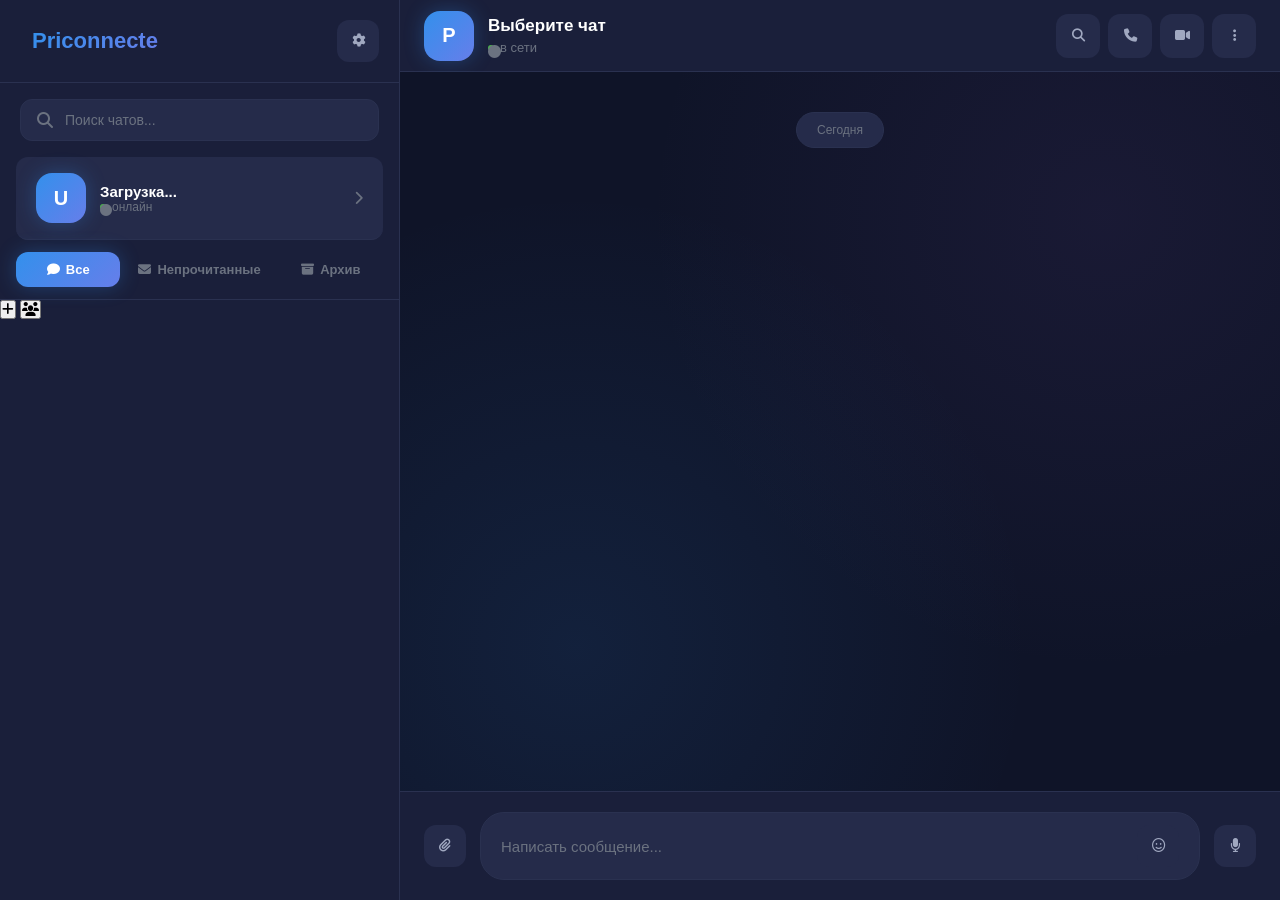
==== commit 1193549f: "Update index.html" ====
--- a/index.html
+++ b/index.html
@@ -5,22 +5,30 @@
     <meta name="viewport" content="width=device-width, initial-scale=1.0">
     <meta name="theme-color" content="#0a0e27">
     <title>Priconnecte | Мессенджер</title>
-    
     <link rel="stylesheet" href="https://cdnjs.cloudflare.com/ajax/libs/font-awesome/6.4.0/css/all.min.css">
     <link rel="stylesheet" href="style.css">
     <script src="/socket.io/socket.io.js"></script>
 </head>
 <body>
 
-    <!-- ==================== ГЛАВНОЕ ПРИЛОЖЕНИЕ ==================== -->
     <div id="main-app">
         
         <!-- ЛЕВАЯ ПАНЕЛЬ -->
         <aside class="sidebar">
             <div class="sidebar-header">
                 <div class="logo-section">
-                    <div class="logo-icon-gradient">
-                        <i class="fas fa-paper-plane"></i>
+                    <div class="logo-icon-custom">
+                        <svg viewBox="0 0 100 100" xmlns="http://www.w3.org/2000/svg">
+                            <defs>
+                                <linearGradient id="logoGrad" x1="0%" y1="0%" x2="100%" y2="100%">
+                                    <stop offset="0%" style="stop-color:#667eea"/>
+                                    <stop offset="100%" style="stop-color:#764ba2"/>
+                                </linearGradient>
+                            </defs>
+                            <circle cx="50" cy="50" r="45" fill="url(#logoGrad)"/>
+                            <path d="M30 50 L45 65 L70 35" stroke="white" stroke-width="8" fill="none" stroke-linecap="round" stroke-linejoin="round"/>
+                            <circle cx="70" cy="35" r="8" fill="white"/>
+                        </svg>
                     </div>
                     <h1 class="logo-text">Priconnecte</h1>
                 </div>
@@ -48,23 +56,34 @@
             </div>
 
             <div class="chat-tabs">
-                <button class="tab-btn active" data-tab="all">
+                <button class="tab-btn active" data-tab="all" onclick="filterChats('all')">
                     <i class="fas fa-comment"></i> Все
                 </button>
-                <button class="tab-btn" data-tab="unread">
+                <button class="tab-btn" data-tab="unread" onclick="filterChats('unread')">
                     <i class="fas fa-envelope"></i> Непрочитанные
                 </button>
-                <button class="tab-btn" data-tab="archived">
+                <button class="tab-btn" data-tab="archived" onclick="filterChats('archived')">
                     <i class="fas fa-archive"></i> Архив
                 </button>
             </div>
 
+            <div class="action-buttons">
+                <button class="action-btn" onclick="openModal('new-chat-modal')" title="Новый чат">
+                    <i class="fas fa-plus"></i>
+                </button>
+                <button class="action-btn" onclick="openModal('create-group-modal')" title="Новая группа">
+                    <i class="fas fa-users"></i>
+                </button>
+            </div>
+
             <div class="chat-list" id="chat-list-container"></div>
 
-            <!-- Контекстное меню -->
             <div class="context-menu hidden" id="sidebar-menu">
                 <div class="menu-item" onclick="openModal('profile-modal')">
                     <i class="fas fa-user"></i> Профиль
+                </div>
+                <div class="menu-item" onclick="openModal('new-chat-modal')">
+                    <i class="fas fa-comment-alt"></i> Новый чат
                 </div>
                 <div class="menu-item" onclick="openModal('create-group-modal')">
                     <i class="fas fa-users"></i> Новая группа
@@ -104,17 +123,23 @@
                     </div>
                 </div>
                 <div class="chat-header-actions">
-                    <button class="header-btn" title="Поиск"><i class="fas fa-search"></i></button>
-                    <button class="header-btn" title="Звонок"><i class="fas fa-phone"></i></button>
-                    <button class="header-btn" title="Видео"><i class="fas fa-video"></i></button>
-                    <button class="header-btn" title="Меню"><i class="fas fa-ellipsis-v"></i></button>
+                    <button class="header-btn" title="Поиск" onclick="openSearchInChat()"><i class="fas fa-search"></i></button>
+                    <button class="header-btn" title="Звонок" onclick="startCall('audio')"><i class="fas fa-phone"></i></button>
+                    <button class="header-btn" title="Видео" onclick="startCall('video')"><i class="fas fa-video"></i></button>
+                    <button class="header-btn" title="Меню" onclick="openChatMenu()"><i class="fas fa-ellipsis-v"></i></button>
                 </div>
             </header>
 
+            <div class="chat-menu-popup hidden" id="chat-menu-popup">
+                <div class="menu-item" onclick="pinChat()"><i class="fas fa-thumbtack"></i> Закрепить</div>
+                <div class="menu-item" onclick="muteChat()"><i class="fas fa-bell-slash"></i> Отключить звук</div>
+                <div class="menu-item" onclick="archiveChat()"><i class="fas fa-archive"></i> Архивировать</div>
+                <div class="menu-item" onclick="clearChatHistory()"><i class="fas fa-trash"></i> Очистить историю</div>
+                <div class="menu-item danger" onclick="deleteChat()"><i class="fas fa-times"></i> Удалить чат</div>
+            </div>
+
             <div class="messages-container" id="messages-box">
-                <div class="message date-divider">
-                    <span>Сегодня</span>
-                </div>
+                <div class="message date-divider"><span>Сегодня</span></div>
             </div>
 
             <div class="typing-indicator hidden" id="typing-indicator">
@@ -126,8 +151,32 @@
                 <span class="typing-text">печатает...</span>
             </div>
 
+            <div class="attachment-panel hidden" id="attachment-panel">
+                <div class="attachment-options">
+                    <button class="attachment-option" onclick="triggerPhotoUpload()">
+                        <i class="fas fa-image"></i><span>Фото</span>
+                    </button>
+                    <button class="attachment-option" onclick="triggerFileUpload()">
+                        <i class="fas fa-file"></i><span>Файл</span>
+                    </button>
+                    <button class="attachment-option" onclick="startVoiceRecording()">
+                        <i class="fas fa-microphone"></i><span>Голосовое</span>
+                    </button>
+                    <button class="attachment-option" onclick="openLocationPicker()">
+                        <i class="fas fa-map-marker-alt"></i><span>Геопозиция</span>
+                    </button>
+                    <button class="attachment-option" onclick="openContactPicker()">
+                        <i class="fas fa-user"></i><span>Контакт</span>
+                    </button>
+                </div>
+                <button class="close-attachment" onclick="closeAttachmentPanel()"><i class="fas fa-times"></i></button>
+            </div>
+
+            <input type="file" id="photo-upload" accept="image/*" multiple style="display: none;" onchange="handlePhotoUpload(event)">
+            <input type="file" id="file-upload" style="display: none;" onchange="handleFileUpload(event)">
+
             <div class="input-area">
-                <button class="icon-btn attach-btn" title="Прикрепить">
+                <button class="icon-btn attach-btn" title="Прикрепить" onclick="toggleAttachmentPanel()">
                     <i class="fas fa-paperclip"></i>
                 </button>
                 <div class="input-wrapper">
@@ -136,7 +185,7 @@
                         <i class="far fa-smile"></i>
                     </button>
                 </div>
-                <button class="icon-btn mic-btn" id="send-mic-toggle" title="Голосовое">
+                <button class="icon-btn mic-btn" id="send-mic-toggle" title="Голосовое" onmousedown="startRecording()" onmouseup="stopRecording()">
                     <i class="fas fa-microphone"></i>
                 </button>
                 <button class="send-btn-gradient hidden" id="send-btn" onclick="sendMessage()" title="Отправить">
@@ -148,9 +197,7 @@
         <!-- ПРАВАЯ ПАНЕЛЬ -->
         <aside class="info-panel hidden" id="info-panel">
             <div class="info-header">
-                <button class="icon-btn" onclick="toggleInfoPanel()">
-                    <i class="fas fa-times"></i>
-                </button>
+                <button class="icon-btn" onclick="toggleInfoPanel()"><i class="fas fa-times"></i></button>
                 <h3>Информация</h3>
                 <div style="width: 40px"></div>
             </div>
@@ -163,65 +210,30 @@
                 </div>
                 
                 <h2 id="info-panel-name">Имя контакта</h2>
-                <p class="info-status" id="info-panel-status">
-                    <i class="fas fa-circle online-dot"></i> в сети
-                </p>
+                <p class="info-status" id="info-panel-status"><i class="fas fa-circle online-dot"></i> в сети</p>
                 
                 <div class="quick-actions">
-                    <button class="quick-action-btn" title="Звонок">
-                        <i class="fas fa-phone"></i>
-                    </button>
-                    <button class="quick-action-btn" title="Видео">
-                        <i class="fas fa-video"></i>
-                    </button>
-                    <button class="quick-action-btn" title="Поиск">
-                        <i class="fas fa-search"></i>
-                    </button>
+                    <button class="quick-action-btn" title="Звонок" onclick="startCall('audio')"><i class="fas fa-phone"></i></button>
+                    <button class="quick-action-btn" title="Видео" onclick="startCall('video')"><i class="fas fa-video"></i></button>
+                    <button class="quick-action-btn" title="Поиск" onclick="openSearchInChat()"><i class="fas fa-search"></i></button>
                 </div>
 
                 <div class="info-section">
                     <h4><i class="fas fa-user"></i> Информация</h4>
-                    <div class="info-row">
-                        <i class="fas fa-at"></i>
-                        <span id="info-panel-username">@username</span>
-                    </div>
-                    <div class="info-row">
-                        <i class="fas fa-info-circle"></i>
-                        <span id="info-panel-bio">О себе</span>
-                    </div>
-                    <div class="info-row">
-                        <i class="fas fa-clock"></i>
-                        <span>Был(а) недавно</span>
-                    </div>
+                    <div class="info-row"><i class="fas fa-at"></i><span id="info-panel-username">@username</span></div>
+                    <div class="info-row"><i class="fas fa-info-circle"></i><span id="info-panel-bio">О себе</span></div>
+                    <div class="info-row"><i class="fas fa-clock"></i><span>Был(а) недавно</span></div>
                 </div>
 
                 <div class="info-section">
                     <h4><i class="fas fa-images"></i> Медиа</h4>
                     <div class="media-grid">
-                        <div class="media-item"><i class="fas fa-image"></i></div>
-                        <div class="media-item"><i class="fas fa-file-alt"></i></div>
-                        <div class="media-item"><i class="fas fa-link"></i></div>
-                        <div class="media-item"><i class="fas fa-music"></i></div>
-                        <div class="media-item"><i class="fas fa-video"></i></div>
-                        <div class="media-item"><i class="fas fa-folder"></i></div>
-                    </div>
-                </div>
-
-                <div class="info-section">
-                    <h4><i class="fas fa-users"></i> Общие чаты</h4>
-                    <div class="common-chats-list">
-                        <div class="common-chat-item">
-                            <div class="avatar-small-gradient">P</div>
-                            <span>Priconnecte News</span>
-                        </div>
-                        <div class="common-chat-item">
-                            <div class="avatar-small-gradient">D</div>
-                            <span>Developers</span>
-                        </div>
-                        <div class="common-chat-item">
-                            <div class="avatar-small-gradient">T</div>
-                            <span>Design Team</span>
-                        </div>
+                        <div class="media-item" onclick="viewMedia('image')"><i class="fas fa-image"></i></div>
+                        <div class="media-item" onclick="viewMedia('file')"><i class="fas fa-file-alt"></i></div>
+                        <div class="media-item" onclick="viewMedia('link')"><i class="fas fa-link"></i></div>
+                        <div class="media-item" onclick="viewMedia('music')"><i class="fas fa-music"></i></div>
+                        <div class="media-item" onclick="viewMedia('video')"><i class="fas fa-video"></i></div>
+                        <div class="media-item" onclick="viewMedia('folder')"><i class="fas fa-folder"></i></div>
                     </div>
                 </div>
 
@@ -230,21 +242,14 @@
                     <div class="toggle-row">
                         <span>Звук</span>
                         <label class="switch">
-                            <input type="checkbox" checked>
+                            <input type="checkbox" id="notify-sound" checked onchange="saveNotificationSettings()">
                             <span class="slider"></span>
                         </label>
                     </div>
                     <div class="toggle-row">
                         <span>Вибрация</span>
                         <label class="switch">
-                            <input type="checkbox" checked>
-                            <span class="slider"></span>
-                        </label>
-                    </div>
-                    <div class="toggle-row">
-                        <span>Предпросмотр</span>
-                        <label class="switch">
-                            <input type="checkbox" checked>
+                            <input type="checkbox" id="notify-vibrate" checked onchange="saveNotificationSettings()">
                             <span class="slider"></span>
                         </label>
                     </div>
@@ -259,381 +264,111 @@
         </aside>
     </div>
 
-    <!-- ==================== МОДАЛЬНЫЕ ОКНА ==================== -->
-
-    <!-- Профиль -->
+    <!-- МОДАЛЬНЫЕ ОКНА -->
     <div class="modal-overlay hidden" id="profile-modal">
         <div class="modal-window profile-window">
             <div class="modal-header-gradient">
                 <h3><i class="fas fa-user-circle"></i> Мой профиль</h3>
-                <button class="icon-btn" onclick="closeModal('profile-modal')">
-                    <i class="fas fa-times"></i>
-                </button>
+                <button class="icon-btn" onclick="closeModal('profile-modal')"><i class="fas fa-times"></i></button>
             </div>
             <div class="modal-body">
                 <div class="profile-avatar-section">
                     <div class="avatar-large-gradient" id="profile-avatar">
                         <span id="profile-avatar-initial">U</span>
                     </div>
-                    <button class="btn-change-avatar" onclick="changeAvatar()">
-                        <i class="fas fa-camera"></i>
-                    </button>
+                    <button class="btn-change-avatar" onclick="changeAvatar()"><i class="fas fa-camera"></i></button>
                 </div>
                 
                 <div class="input-group">
                     <label><i class="fas fa-user"></i> Ваше имя</label>
                     <input type="text" id="profile-name" class="input-field-gradient" placeholder="Как к вам обращаться?">
                 </div>
-
                 <div class="input-group">
                     <label><i class="fas fa-at"></i> Имя пользователя</label>
                     <input type="text" id="profile-username" class="input-field-gradient" placeholder="@username">
                 </div>
-
                 <div class="input-group">
                     <label><i class="fas fa-info-circle"></i> О себе</label>
                     <textarea id="profile-bio" class="input-field-gradient" placeholder="Расскажите о себе" rows="3"></textarea>
                 </div>
-
                 <div class="input-group">
-                    <label><i class="fas fa-envelope"></i> Email (необязательно)</label>
+                    <label><i class="fas fa-envelope"></i> Email</label>
                     <input type="email" id="profile-email" class="input-field-gradient" placeholder="example@mail.com">
                 </div>
 
                 <div class="form-actions">
                     <button class="btn-secondary-gradient" onclick="closeModal('profile-modal')">Отмена</button>
-                    <button class="btn-primary-gradient" onclick="saveProfile()">
-                        <i class="fas fa-save"></i> Сохранить
-                    </button>
-                </div>
-            </div>
-        </div>
-    </div>
-
-    <!-- Настройки -->
+                    <button class="btn-primary-gradient" onclick="saveProfile()"><i class="fas fa-save"></i> Сохранить</button>
+                </div>
+            </div>
+        </div>
+    </div>
+
     <div class="modal-overlay hidden" id="settings-modal">
         <div class="modal-window settings-window">
             <div class="modal-header-gradient">
                 <h3><i class="fas fa-cog"></i> Настройки</h3>
-                <button class="icon-btn" onclick="closeModal('settings-modal')">
-                    <i class="fas fa-times"></i>
-                </button>
+                <button class="icon-btn" onclick="closeModal('settings-modal')"><i class="fas fa-times"></i></button>
             </div>
             <div class="modal-body">
-                
-                <!-- Внешний вид -->
                 <div class="settings-section">
-                    <h4 class="settings-section-title">
-                        <i class="fas fa-palette"></i> Внешний вид
-                    </h4>
-                    
+                    <h4 class="settings-section-title"><i class="fas fa-palette"></i> Внешний вид</h4>
                     <div class="settings-item">
-                        <div class="settings-icon-gradient blue">
-                            <i class="fas fa-moon"></i>
-                        </div>
-                        <div class="settings-text">
-                            <span>Тёмная тема</span>
-                            <small>Переключить оформление</small>
-                        </div>
-                        <label class="switch">
-                            <input type="checkbox" id="theme-switch" onchange="toggleTheme()">
-                            <span class="slider"></span>
-                        </label>
-                    </div>
-
-                    <div class="settings-item">
-                        <div class="settings-icon-gradient purple">
-                            <i class="fas fa-image"></i>
-                        </div>
-                        <div class="settings-text">
-                            <span>Обои чата</span>
-                            <small>Фон переписки</small>
-                        </div>
-                        <button class="btn-small" onclick="changeChatBackground()">
-                            <i class="fas fa-edit"></i>
-                        </button>
-                    </div>
-
-                    <div class="settings-item">
-                        <div class="settings-icon-gradient orange">
-                            <i class="fas fa-text-height"></i>
-                        </div>
-                        <div class="settings-text">
-                            <span>Размер шрифта</span>
-                            <small>14px</small>
-                        </div>
-                        <button class="btn-small" onclick="changeFontSize()">
-                            <i class="fas fa-edit"></i>
-                        </button>
-                    </div>
-
-                    <div class="settings-item">
-                        <div class="settings-icon-gradient green">
-                            <i class="fas fa-comments"></i>
-                        </div>
-                        <div class="settings-text">
-                            <span>Отправка Enter</span>
-                            <small>Нажмите Enter для отправки</small>
-                        </div>
-                        <label class="switch">
-                            <input type="checkbox" id="enter-send-switch" checked>
-                            <span class="slider"></span>
-                        </label>
-                    </div>
-                </div>
-
-                <!-- Уведомления -->
+                        <div class="settings-icon-gradient blue"><i class="fas fa-moon"></i></div>
+                        <div class="settings-text"><span>Тёмная тема</span><small>Переключить оформление</small></div>
+                        <label class="switch"><input type="checkbox" id="theme-switch" onchange="toggleTheme()"><span class="slider"></span></label>
+                    </div>
+                    <div class="settings-item" onclick="changeChatBackground()">
+                        <div class="settings-icon-gradient purple"><i class="fas fa-image"></i></div>
+                        <div class="settings-text"><span>Обои чата</span><small>Фон переписки</small></div>
+                        <i class="fas fa-chevron-right"></i>
+                    </div>
+                </div>
                 <div class="settings-section">
-                    <h4 class="settings-section-title">
-                        <i class="fas fa-bell"></i> Уведомления
-                    </h4>
-                    
-                    <div class="settings-item">
-                        <div class="settings-icon-gradient red">
-                            <i class="fas fa-volume-up"></i>
-                        </div>
-                        <div class="settings-text">
-                            <span>Звук уведомлений</span>
-                            <small>Воспроизводить звук</small>
-                        </div>
-                        <label class="switch">
-                            <input type="checkbox" id="sound-switch" checked>
-                            <span class="slider"></span>
-                        </label>
-                    </div>
-
-                    <div class="settings-item">
-                        <div class="settings-icon-gradient blue">
-                            <i class="fas fa-mobile-alt"></i>
-                        </div>
-                        <div class="settings-text">
-                            <span>Вибрация</span>
-                            <small>Вибрировать при уведомлении</small>
-                        </div>
-                        <label class="switch">
-                            <input type="checkbox" id="vibration-switch" checked>
-                            <span class="slider"></span>
-                        </label>
-                    </div>
-
-                    <div class="settings-item">
-                        <div class="settings-icon-gradient purple">
-                            <i class="fas fa-desktop"></i>
-                        </div>
-                        <div class="settings-text">
-                            <span>Уведомления на ПК</span>
-                            <small>Показывать на рабочем столе</small>
-                        </div>
-                        <label class="switch">
-                            <input type="checkbox" id="desktop-notif-switch" checked>
-                            <span class="slider"></span>
-                        </label>
-                    </div>
-
-                    <div class="settings-item" onclick="openModal('notification-sounds-modal')">
-                        <div class="settings-icon-gradient green">
-                            <i class="fas fa-music"></i>
-                        </div>
-                        <div class="settings-text">
-                            <span>Звук уведомления</span>
-                            <small>Default</small>
-                        </div>
+                    <h4 class="settings-section-title"><i class="fas fa-database"></i> Данные</h4>
+                    <div class="settings-item" onclick="exportData()">
+                        <div class="settings-icon-gradient green"><i class="fas fa-download"></i></div>
+                        <div class="settings-text"><span>Экспорт данных</span><small>Скачать все данные</small></div>
                         <i class="fas fa-chevron-right"></i>
                     </div>
-                </div>
-
-                <!-- Приватность -->
-                <div class="settings-section">
-                    <h4 class="settings-section-title">
-                        <i class="fas fa-lock"></i> Приватность
-                    </h4>
-                    
-                    <div class="settings-item" onclick="window.location.href='passwords.html'">
-                        <div class="settings-icon-gradient red">
-                            <i class="fas fa-shield-alt"></i>
-                        </div>
-                        <div class="settings-text">
-                            <span>Безопасность</span>
-                            <small>Пароль, 2FA, данные</small>
-                        </div>
+                    <div class="settings-item danger" onclick="clearData()">
+                        <div class="settings-icon-gradient red"><i class="fas fa-exclamation-triangle"></i></div>
+                        <div class="settings-text"><span>Удалить все данные</span><small>Полный сброс</small></div>
                         <i class="fas fa-chevron-right"></i>
                     </div>
-
-                    <div class="settings-item" onclick="openModal('privacy-modal')">
-                        <div class="settings-icon-gradient blue">
-                            <i class="fas fa-eye"></i>
-                        </div>
-                        <div class="settings-text">
-                            <span>Кто может видеть</span>
-                            <small>Статус, фото, онлайн</small>
-                        </div>
-                        <i class="fas fa-chevron-right"></i>
-                    </div>
-
-                    <div class="settings-item" onclick="openModal('blocked-modal')">
-                        <div class="settings-icon-gradient orange">
-                            <i class="fas fa-ban"></i>
-                        </div>
-                        <div class="settings-text">
-                            <span>Заблокированные</span>
-                            <small>0 контактов</small>
-                        </div>
-                        <i class="fas fa-chevron-right"></i>
-                    </div>
-                </div>
-
-                <!-- Данные -->
-                <div class="settings-section">
-                    <h4 class="settings-section-title">
-                        <i class="fas fa-database"></i> Данные
-                    </h4>
-                    
-                    <div class="settings-item" onclick="exportData()">
-                        <div class="settings-icon-gradient green">
-                            <i class="fas fa-download"></i>
-                        </div>
-                        <div class="settings-text">
-                            <span>Экспорт данных</span>
-                            <small>Скачать все данные</small>
-                        </div>
-                        <i class="fas fa-chevron-right"></i>
-                    </div>
-
-                    <div class="settings-item" onclick="clearCache()">
-                        <div class="settings-icon-gradient blue">
-                            <i class="fas fa-trash-alt"></i>
-                        </div>
-                        <div class="settings-text">
-                            <span>Очистить кэш</span>
-                            <small>Освободить место</small>
-                        </div>
-                        <i class="fas fa-chevron-right"></i>
-                    </div>
-
-                    <div class="settings-item danger" onclick="clearData()">
-                        <div class="settings-icon-gradient red">
-                            <i class="fas fa-exclamation-triangle"></i>
-                        </div>
-                        <div class="settings-text">
-                            <span>Удалить все данные</span>
-                            <small>Полный сброс</small>
-                        </div>
-                        <i class="fas fa-chevron-right"></i>
-                    </div>
-                </div>
-
-                <!-- О приложении -->
-                <div class="settings-section">
-                    <h4 class="settings-section-title">
-                        <i class="fas fa-info-circle"></i> О приложении
-                    </h4>
-                    
-                    <div class="app-info-card">
-                        <div class="logo-icon-gradient" style="width: 60px; height: 60px; margin: 0 auto 16px;">
-                            <i class="fas fa-paper-plane" style="font-size: 28px;"></i>
-                        </div>
-                        <h3 style="text-align: center; margin-bottom: 8px;">Priconnecte</h3>
-                        <p style="text-align: center; color: var(--text-secondary); margin-bottom: 16px;">
-                            Быстрый. Безопасный. Современный.
-                        </p>
-                        <div class="version-info">
-                            <div class="version-row">
-                                <span>Версия</span>
-                                <span class="version-value">1.0.0</span>
-                            </div>
-                            <div class="version-row">
-                                <span>Сборка</span>
-                                <span class="version-value">2024.01</span>
-                            </div>
-                            <div class="version-row">
-                                <span>Режим</span>
-                                <span class="version-value">Без регистрации</span>
-                            </div>
-                        </div>
-                    </div>
-                </div>
-
-            </div>
-        </div>
-    </div>
-
-    <!-- Приватность -->
-    <div class="modal-overlay hidden" id="privacy-modal">
+                </div>
+            </div>
+        </div>
+    </div>
+
+    <div class="modal-overlay hidden" id="new-chat-modal">
         <div class="modal-window">
             <div class="modal-header-gradient">
-                <h3><i class="fas fa-eye"></i> Приватность</h3>
-                <button class="icon-btn" onclick="closeModal('privacy-modal')">
-                    <i class="fas fa-times"></i>
-                </button>
+                <h3><i class="fas fa-comment-alt"></i> Новый чат</h3>
+                <button class="icon-btn" onclick="closeModal('new-chat-modal')"><i class="fas fa-times"></i></button>
             </div>
             <div class="modal-body">
-                <div class="input-group">
-                    <label>Статус "Онлайн"</label>
-                    <select id="privacy-online" class="input-field-gradient">
-                        <option value="everyone">Все</option>
-                        <option value="contacts">Мои контакты</option>
-                        <option value="nobody">Никто</option>
-                    </select>
-                </div>
-                <div class="input-group">
-                    <label>Фото профиля</label>
-                    <select id="privacy-photo" class="input-field-gradient">
-                        <option value="everyone">Все</option>
-                        <option value="contacts">Мои контакты</option>
-                        <option value="nobody">Никто</option>
-                    </select>
-                </div>
-                <div class="input-group">
-                    <label>Последний визит</label>
-                    <select id="privacy-lastseen" class="input-field-gradient">
-                        <option value="everyone">Все</option>
-                        <option value="contacts">Мои контакты</option>
-                        <option value="nobody">Никто</option>
-                    </select>
-                </div>
-                <div class="form-actions">
-                    <button class="btn-secondary-gradient" onclick="closeModal('privacy-modal')">Отмена</button>
-                    <button class="btn-primary-gradient" onclick="savePrivacySettings()">Сохранить</button>
-                </div>
-            </div>
-        </div>
-    </div>
-
-    <!-- Заблокированные -->
-    <div class="modal-overlay hidden" id="blocked-modal">
-        <div class="modal-window">
-            <div class="modal-header-gradient">
-                <h3><i class="fas fa-ban"></i> Заблокированные</h3>
-                <button class="icon-btn" onclick="closeModal('blocked-modal')">
-                    <i class="fas fa-times"></i>
-                </button>
-            </div>
-            <div class="modal-body">
-                <div class="blocked-list" id="blocked-list">
-                    <p class="empty-state">Нет заблокированных контактов</p>
-                </div>
-            </div>
-        </div>
-    </div>
-
-    <!-- Новая группа -->
+                <div class="search-container" style="margin-bottom: 20px;">
+                    <i class="fas fa-search"></i>
+                    <input type="text" placeholder="Поиск контактов..." id="new-chat-search" oninput="filterContactsForNewChat()">
+                </div>
+                <div class="contacts-list" id="new-chat-contacts"></div>
+                <button class="btn-primary-gradient full-width" style="margin-top: 16px;" onclick="createNewChat()"><i class="fas fa-plus"></i> Создать чат</button>
+            </div>
+        </div>
+    </div>
+
     <div class="modal-overlay hidden" id="create-group-modal">
         <div class="modal-window">
             <div class="modal-header-gradient">
                 <h3><i class="fas fa-users"></i> Новая группа</h3>
-                <button class="icon-btn" onclick="closeModal('create-group-modal')">
-                    <i class="fas fa-times"></i>
-                </button>
+                <button class="icon-btn" onclick="closeModal('create-group-modal')"><i class="fas fa-times"></i></button>
             </div>
             <div class="modal-body">
                 <div class="input-group">
                     <label>Название группы</label>
                     <input type="text" id="group-name-input" class="input-field-gradient" placeholder="Введите название">
                 </div>
-                <div class="input-group">
-                    <label>Описание</label>
-                    <textarea id="group-desc-input" class="input-field-gradient" placeholder="О чем эта группа?" rows="3"></textarea>
-                </div>
                 <div class="form-actions">
                     <button class="btn-secondary-gradient" onclick="closeModal('create-group-modal')">Отмена</button>
                     <button class="btn-primary-gradient" onclick="createGroup()">Создать</button>
@@ -642,31 +377,30 @@
         </div>
     </div>
 
-    <!-- Контакты -->
     <div class="modal-overlay hidden" id="contacts-modal">
         <div class="modal-window">
             <div class="modal-header-gradient">
                 <h3><i class="fas fa-address-book"></i> Контакты</h3>
-                <button class="icon-btn" onclick="closeModal('contacts-modal')">
-                    <i class="fas fa-times"></i>
-                </button>
+                <button class="icon-btn" onclick="closeModal('contacts-modal')"><i class="fas fa-times"></i></button>
             </div>
             <div class="modal-body">
-                <div class="search-container" style="margin-bottom: 16px;">
-                    <i class="fas fa-search"></i>
-                    <input type="text" placeholder="Поиск контактов" id="contact-search">
-                </div>
                 <div class="contacts-list" id="contacts-list"></div>
-                <button class="btn-primary-gradient full-width" style="margin-top: 16px;" onclick="addContact()">
-                    <i class="fas fa-user-plus"></i> Добавить контакт
-                </button>
-            </div>
-        </div>
-    </div>
-
-    <!-- Уведомления -->
+                <button class="btn-primary-gradient full-width" style="margin-top: 16px;" onclick="addContact()"><i class="fas fa-user-plus"></i> Добавить контакт</button>
+            </div>
+        </div>
+    </div>
+
+    <div class="emoji-picker hidden" id="emoji-picker">
+        <div class="emoji-categories">
+            <button class="emoji-category active" data-category="smileys">😀</button>
+            <button class="emoji-category" data-category="animals">🐶</button>
+            <button class="emoji-category" data-category="food">🍕</button>
+            <button class="emoji-category" data-category="symbols">❤️</button>
+        </div>
+        <div class="emoji-grid" id="emoji-grid"></div>
+    </div>
+
     <div id="notification-container"></div>
-
     <script src="script.js"></script>
 </body>
 </html>
--- a/style.css
+++ b/style.css
@@ -2,61 +2,40 @@
 /* ПЕРЕМЕННЫЕ И БАЗОВЫЕ НАСТРОЙКИ             */
 /* ========================================== */
 :root {
-    /* Цветовая палитра */
-    --primary-color: #3390ec;
-    --primary-hover: #2775c9;
-    --primary-light: #e3f2fd;
+    /* Градиентная цветовая палитра */
+    --primary-gradient: linear-gradient(135deg, #667eea 0%, #764ba2 100%);
+    --secondary-gradient: linear-gradient(135deg, #0a0e27 0%, #1a1f3a 100%);
+    --accent-gradient: linear-gradient(135deg, #3390ec 0%, #667eea 100%);
+    --danger-gradient: linear-gradient(135deg, #ff5555 0%, #ff3333 100%);
+    --success-gradient: linear-gradient(135deg, #4caf50 0%, #45a049 100%);
     
-    --bg-color: #ffffff;
-    --secondary-bg: #f4f4f5;
-    --chat-bg: #8e8e93;
-    --chat-pattern: url('https://web.telegram.org/img/bg_0.png');
+    /* Цвета */
+    --bg-primary: #0a0e27;
+    --bg-secondary: #1a1f3a;
+    --bg-tertiary: #252b4a;
+    --bg-chat: #0f1428;
     
-    --text-primary: #000000;
-    --text-secondary: #707579;
-    --text-hint: #aaaaaa;
-    --text-white: #ffffff;
+    --text-primary: #ffffff;
+    --text-secondary: #a0a8c0;
+    --text-hint: #6b7280;
     
-    --border-color: #dfe1e5;
-    --hover-color: #f1f1f1;
+    --border-color: #2a3150;
+    --hover-color: #252b4a;
     --active-color: #3390ec20;
     
-    --message-in-bg: #ffffff;
-    --message-out-bg: #eeffde;
-    --message-meta: #4fae4e;
+    --message-in-bg: #1a1f3a;
+    --message-out-bg: #3390ec;
     
-    --danger-color: #ff5555;
-    --danger-hover: #ff3333;
-    --success-color: #4caf50;
-    --warning-color: #ff9800;
-    --info-color: #2196f3;
+    --shadow-sm: 0 2px 8px rgba(0,0,0,0.3);
+    --shadow-md: 0 4px 16px rgba(0,0,0,0.4);
+    --shadow-lg: 0 8px 32px rgba(0,0,0,0.5);
+    --shadow-glow: 0 0 20px rgba(51, 144, 236, 0.3);
     
-    --shadow-sm: 0 1px 2px rgba(0,0,0,0.08);
-    --shadow-md: 0 4px 12px rgba(0,0,0,0.1);
-    --shadow-lg: 0 8px 24px rgba(0,0,0,0.15);
-    --shadow-xl: 0 12px 48px rgba(0,0,0,0.2);
-    
-    --font-family: -apple-system, BlinkMacSystemFont, "Segoe UI", Roboto, Helvetica, Arial, sans-serif;
-    --transition-speed: 0.2s;
-    --border-radius: 12px;
-    --border-radius-sm: 8px;
-    --border-radius-lg: 16px;
-}
-
-/* Темная тема */
-[data-theme="dark"] {
-    --bg-color: #212121;
-    --secondary-bg: #0f0f0f;
-    --text-primary: #ffffff;
-    --text-secondary: #aaaaaa;
-    --text-hint: #888888;
-    --border-color: #2f2f2f;
-    --hover-color: #2c2c2c;
-    --active-color: #3390ec30;
-    --message-in-bg: #182533;
-    --message-out-bg: #0e1621;
-    --chat-pattern: url('https://web.telegram.org/img/bg_0.png');
-    --primary-light: #3390ec20;
+    --font-family: 'Segoe UI', -apple-system, BlinkMacSystemFont, Roboto, sans-serif;
+    --transition-speed: 0.3s;
+    --border-radius: 16px;
+    --border-radius-sm: 12px;
+    --border-radius-lg: 24px;
 }
 
 /* ========================================== */
@@ -71,450 +50,136 @@
 
 body {
     font-family: var(--font-family);
-    background-color: var(--secondary-bg);
+    background: var(--secondary-gradient);
     color: var(--text-primary);
     height: 100vh;
     overflow: hidden;
-    transition: background-color var(--transition-speed), color var(--transition-speed);
     -webkit-font-smoothing: antialiased;
     -moz-osx-font-smoothing: grayscale;
 }
 
-a {
-    color: var(--primary-color);
-    text-decoration: none;
-}
-
-a:hover {
-    text-decoration: underline;
-}
-
-/* Утилиты */
-.hidden { display: none !important; }
-.full-width { width: 100%; }
-.text-center { text-align: center; }
-
-/* ========================================== */
-/* КНОПКИ                                     */
-/* ========================================== */
-.btn-primary {
-    background: var(--primary-color);
-    color: var(--text-white);
-    border: none;
-    padding: 12px 24px;
-    border-radius: var(--border-radius-sm);
-    font-size: 14px;
-    font-weight: 600;
-    cursor: pointer;
-    transition: all var(--transition-speed);
-    display: inline-flex;
-    align-items: center;
-    justify-content: center;
-    gap: 8px;
+/* Скроллбар */
+::-webkit-scrollbar {
+    width: 6px;
+}
+
+::-webkit-scrollbar-track {
+    background: transparent;
+}
+
+::-webkit-scrollbar-thumb {
+    background: var(--border-color);
+    border-radius: 3px;
+}
+
+::-webkit-scrollbar-thumb:hover {
+    background: var(--text-hint);
+}
+
+/* ========================================== */
+/* ГЛАВНОЕ ПРИЛОЖЕНИЕ                         */
+/* ========================================== */
+#main-app {
+    display: flex;
+    width: 100%;
+    height: 100vh;
+    background: var(--bg-primary);
+}
+
+/* ========================================== */
+/* ЛЕВАЯ ПАНЕЛЬ                               */
+/* ========================================== */
+.sidebar {
+    width: 400px;
+    background: var(--bg-secondary);
+    border-right: 1px solid var(--border-color);
+    display: flex;
+    flex-direction: column;
     position: relative;
 }
 
-.btn-primary:hover {
-    background: var(--primary-hover);
-    transform: translateY(-1px);
-    box-shadow: var(--shadow-md);
-}
-
-.btn-primary:active {
-    transform: translateY(0);
-}
-
-.btn-primary:disabled {
-    opacity: 0.6;
-    cursor: not-allowed;
-}
-
-.btn-secondary {
-    background: var(--hover-color);
-    color: var(--text-primary);
-    border: none;
-    padding: 12px 24px;
-    border-radius: var(--border-radius-sm);
-    font-size: 14px;
-    font-weight: 600;
-    cursor: pointer;
-    transition: all var(--transition-speed);
-}
-
-.btn-secondary:hover {
-    background: var(--border-color);
-}
-
-.btn-danger {
-    background: var(--danger-color);
-    color: var(--text-white);
-    border: none;
-    padding: 12px 24px;
-    border-radius: var(--border-radius-sm);
-    font-size: 14px;
-    font-weight: 600;
-    cursor: pointer;
-    transition: all var(--transition-speed);
-}
-
-.btn-danger:hover {
-    background: var(--danger-hover);
-    transform: translateY(-1px);
-    box-shadow: var(--shadow-md);
-}
-
-.btn-text {
-    background: none;
-    border: none;
-    color: var(--primary-color);
-    cursor: pointer;
-    padding: 8px 16px;
-    font-size: 14px;
-    transition: opacity var(--transition-speed);
-}
-
-.btn-text:hover {
-    opacity: 0.8;
-}
-
-.btn-text-danger {
-    background: none;
-    border: none;
-    color: var(--danger-color);
-    cursor: pointer;
-    padding: 8px 16px;
-    font-size: 14px;
-    transition: opacity var(--transition-speed);
-}
-
-.btn-text-danger:hover {
-    opacity: 0.8;
-}
-
-.btn-back {
-    background: none;
+.sidebar-header {
+    padding: 20px;
+    display: flex;
+    justify-content: space-between;
+    align-items: center;
+    border-bottom: 1px solid var(--border-color);
+}
+
+.logo-section {
+    display: flex;
+    align-items: center;
+    gap: 12px;
+}
+
+.logo-icon-gradient {
+    width: 48px;
+    height: 48px;
+    background: var(--accent-gradient);
+    border-radius: 14px;
+    display: flex;
+    align-items: center;
+    justify-content: center;
+    box-shadow: var(--shadow-glow);
+}
+
+.logo-icon-gradient i {
+    font-size: 22px;
+    color: white;
+}
+
+.logo-text {
+    font-size: 22px;
+    font-weight: 700;
+    background: var(--accent-gradient);
+    -webkit-background-clip: text;
+    -webkit-text-fill-color: transparent;
+    background-clip: text;
+}
+
+.icon-btn {
+    background: var(--bg-tertiary);
     border: none;
     color: var(--text-secondary);
     cursor: pointer;
-    padding: 8px;
-    font-size: 16px;
-    position: absolute;
-    top: 20px;
-    left: 20px;
-    transition: all var(--transition-speed);
-}
-
-.btn-back:hover {
-    color: var(--text-primary);
-    transform: translateX(-4px);
-}
-
-.icon-btn {
-    background: none;
-    border: none;
-    color: var(--text-secondary);
-    cursor: pointer;
-    padding: 8px;
-    border-radius: 50%;
-    transition: all var(--transition-speed);
-    display: flex;
-    align-items: center;
-    justify-content: center;
-    width: 40px;
-    height: 40px;
+    padding: 10px;
+    border-radius: 12px;
+    transition: all var(--transition-speed);
+    display: flex;
+    align-items: center;
+    justify-content: center;
+    width: 42px;
+    height: 42px;
 }
 
 .icon-btn:hover {
     background: var(--hover-color);
     color: var(--text-primary);
-}
-
-.icon-btn:active {
-    transform: scale(0.95);
-}
-
-/* Loader для кнопок */
-.btn-loader {
-    display: inline-flex;
-    align-items: center;
-    justify-content: center;
-}
-
-/* ========================================== */
-/* ЭКРАН ВХОДА                                */
-/* ========================================== */
-.screen {
-    width: 100%;
-    height: 100%;
-}
-
-#auth-screen {
-    position: fixed;
-    top: 0;
-    left: 0;
-    width: 100%;
-    height: 100%;
-    background: var(--bg-color);
-    z-index: 1000;
-    display: flex;
-    justify-content: center;
-    align-items: center;
-    transition: opacity 0.5s ease;
-}
-
-.auth-container {
-    width: 100%;
-    max-width: 420px;
-    padding: 40px;
-    z-index: 2;
-}
-
-.auth-logo {
-    text-align: center;
-    margin-bottom: 40px;
-}
-
-.logo-icon {
-    width: 80px;
-    height: 80px;
-    background: var(--primary-color);
-    border-radius: 50%;
-    display: flex;
-    align-items: center;
-    justify-content: center;
-    margin: 0 auto 20px;
-    box-shadow: var(--shadow-lg);
-    animation: pulse 2s infinite;
-}
-
-@keyframes pulse {
-    0% { box-shadow: 0 0 0 0 rgba(51, 144, 236, 0.4); }
-    70% { box-shadow: 0 0 0 20px rgba(51, 144, 236, 0); }
-    100% { box-shadow: 0 0 0 0 rgba(51, 144, 236, 0); }
-}
-
-.logo-icon i {
-    font-size: 36px;
-    color: var(--text-white);
-}
-
-.auth-logo h1 {
-    font-size: 32px;
-    font-weight: 700;
-    color: var(--primary-color);
-    margin-bottom: 8px;
-}
-
-.auth-tagline {
-    color: var(--text-secondary);
-    font-size: 14px;
-}
-
-.auth-card {
-    background: var(--bg-color);
-    padding: 32px;
-    border-radius: var(--border-radius-lg);
-    box-shadow: var(--shadow-xl);
-    text-align: center;
-    position: relative;
-}
-
-.auth-card h2 {
-    font-size: 24px;
-    font-weight: 600;
-    margin-bottom: 12px;
-    color: var(--text-primary);
-}
-
-.auth-desc {
-    color: var(--text-secondary);
-    font-size: 14px;
-    margin-bottom: 24px;
-    line-height: 1.5;
-}
-
-.auth-desc #display-phone {
-    font-weight: 600;
-    color: var(--text-primary);
-}
-
-.input-group {
-    margin-bottom: 20px;
-    text-align: left;
-}
-
-.input-group label {
-    display: block;
-    font-size: 13px;
-    font-weight: 600;
-    color: var(--text-secondary);
-    margin-bottom: 8px;
-    text-transform: uppercase;
-    letter-spacing: 0.5px;
-}
-
-.input-field {
-    width: 100%;
-    padding: 14px 16px;
+    transform: translateY(-2px);
+}
+
+.search-section {
+    padding: 16px 20px;
+}
+
+.search-container {
+    background: var(--bg-tertiary);
+    border-radius: var(--border-radius-sm);
+    padding: 12px 16px;
+    display: flex;
+    align-items: center;
+    gap: 12px;
     border: 1px solid var(--border-color);
-    border-radius: var(--border-radius-sm);
-    font-size: 15px;
-    background: var(--secondary-bg);
-    color: var(--text-primary);
-    transition: all var(--transition-speed);
-}
-
-.input-field:focus {
-    border-color: var(--primary-color);
-    box-shadow: 0 0 0 3px var(--primary-light);
-}
-
-.input-field::placeholder {
-    color: var(--text-hint);
-}
-
-textarea.input-field {
-    resize: vertical;
-    min-height: 80px;
-}
-
-.phone-input-wrapper {
-    display: flex;
-    align-items: center;
-    border: 1px solid var(--border-color);
-    border-radius: var(--border-radius-sm);
-    background: var(--secondary-bg);
-    overflow: hidden;
-    transition: all var(--transition-speed);
-}
-
-.phone-input-wrapper:focus-within {
-    border-color: var(--primary-color);
-    box-shadow: 0 0 0 3px var(--primary-light);
-}
-
-.country-code {
-    padding: 14px 16px;
-    background: var(--hover-color);
-    color: var(--text-primary);
-    font-weight: 600;
-    border-right: 1px solid var(--border-color);
-}
-
-.phone-input-wrapper input {
-    flex: 1;
-    border: none;
-    padding: 14px 16px;
-    font-size: 15px;
-    background: transparent;
-    color: var(--text-primary);
-}
-
-.code-inputs {
-    display: flex;
-    justify-content: center;
-    gap: 10px;
-    margin-bottom: 20px;
-}
-
-.code-digit {
-    width: 50px;
-    height: 60px;
-    border: 2px solid var(--border-color);
-    border-radius: var(--border-radius-sm);
-    font-size: 24px;
-    font-weight: 600;
-    text-align: center;
-    background: var(--secondary-bg);
-    color: var(--text-primary);
-    transition: all var(--transition-speed);
-}
-
-.code-digit:focus {
-    border-color: var(--primary-color);
-    box-shadow: 0 0 0 3px var(--primary-light);
-}
-
-.code-digit.filled {
-    border-color: var(--primary-color);
-    background: var(--primary-light);
-}
-
-.code-timer {
-    color: var(--text-secondary);
-    font-size: 13px;
-    margin-bottom: 20px;
-}
-
-.auth-footer {
-    margin-top: 24px;
-    padding-top: 24px;
-    border-top: 1px solid var(--border-color);
-}
-
-.auth-footer p {
-    font-size: 12px;
-    color: var(--text-hint);
-    line-height: 1.6;
-}
-
-.auth-bg-decoration {
-    position: absolute;
-    top: 0;
-    left: 0;
-    width: 100%;
-    height: 100%;
-    background: linear-gradient(135deg, var(--primary-color) 0%, #1973b8 100%);
-    opacity: 0.05;
-    z-index: 1;
-}
-
-/* ========================================== */
-/* ОСНОВНОЕ ПРИЛОЖЕНИЕ                        */
-/* ========================================== */
-#main-app {
-    display: flex;
-    width: 100%;
-    height: 100%;
-    background: var(--bg-color);
-}
-
-/* Сайдбар */
-.sidebar {
-    width: 420px;
-    border-right: 1px solid var(--border-color);
-    display: flex;
-    flex-direction: column;
-    background: var(--bg-color);
-    position: relative;
-}
-
-.sidebar-header {
-    padding: 16px;
-    display: flex;
-    align-items: center;
-    gap: 12px;
-    border-bottom: 1px solid var(--border-color);
-}
-
-.search-container {
-    flex: 1;
-    background: var(--secondary-bg);
-    border-radius: 22px;
-    padding: 10px 16px;
-    display: flex;
-    align-items: center;
-    gap: 10px;
     transition: all var(--transition-speed);
 }
 
 .search-container:focus-within {
-    background: var(--bg-color);
-    box-shadow: var(--shadow-sm);
+    border-color: #3390ec;
+    box-shadow: var(--shadow-glow);
 }
 
 .search-container i {
-    color: var(--text-secondary);
+    color: var(--text-hint);
 }
 
 .search-container input {
@@ -529,91 +194,157 @@
     color: var(--text-hint);
 }
 
+/* Мини-профиль */
+.user-profile-mini {
+    display: flex;
+    align-items: center;
+    gap: 14px;
+    padding: 16px 20px;
+    border-bottom: 1px solid var(--border-color);
+    cursor: pointer;
+    transition: all var(--transition-speed);
+    background: var(--bg-tertiary);
+    margin: 0 16px;
+    border-radius: var(--border-radius-sm);
+}
+
+.user-profile-mini:hover {
+    background: var(--hover-color);
+    transform: translateX(4px);
+}
+
+.avatar-gradient {
+    width: 50px;
+    height: 50px;
+    background: var(--accent-gradient);
+    border-radius: 16px;
+    display: flex;
+    justify-content: center;
+    align-items: center;
+    color: white;
+    font-weight: 700;
+    font-size: 20px;
+    flex-shrink: 0;
+    box-shadow: var(--shadow-glow);
+}
+
+.user-info-mini {
+    display: flex;
+    flex-direction: column;
+    flex: 1;
+}
+
+.user-name {
+    font-weight: 600;
+    color: var(--text-primary);
+    font-size: 15px;
+}
+
+.user-status {
+    font-size: 12px;
+    color: var(--text-hint);
+    display: flex;
+    align-items: center;
+    gap: 6px;
+}
+
+.online-dot {
+    width: 6px;
+    height: 6px;
+    background: #4caf50;
+    border-radius: 50%;
+    animation: pulse 2s infinite;
+}
+
+@keyframes pulse {
+    0%, 100% { opacity: 1; }
+    50% { opacity: 0.5; }
+}
+
+.chevron-icon {
+    color: var(--text-hint);
+    font-size: 14px;
+    transition: transform var(--transition-speed);
+}
+
+.user-profile-mini:hover .chevron-icon {
+    transform: translateX(4px);
+    color: var(--text-primary);
+}
+
+/* Вкладки чатов */
+.chat-tabs {
+    display: flex;
+    padding: 12px 16px;
+    gap: 8px;
+    border-bottom: 1px solid var(--border-color);
+}
+
+.tab-btn {
+    flex: 1;
+    background: transparent;
+    border: none;
+    color: var(--text-hint);
+    padding: 10px;
+    border-radius: var(--border-radius-sm);
+    cursor: pointer;
+    font-size: 13px;
+    font-weight: 600;
+    transition: all var(--transition-speed);
+    display: flex;
+    align-items: center;
+    justify-content: center;
+    gap: 6px;
+}
+
+.tab-btn:hover {
+    background: var(--hover-color);
+    color: var(--text-primary);
+}
+
+.tab-btn.active {
+    background: var(--accent-gradient);
+    color: white;
+    box-shadow: var(--shadow-glow);
+}
+
+/* Список чатов */
 .chat-list {
     flex: 1;
     overflow-y: auto;
-    padding: 8px 0;
+    padding: 8px;
 }
 
 .chat-item {
     display: flex;
-    padding: 12px 16px;
-    cursor: pointer;
-    transition: background-color var(--transition-speed);
-    align-items: center;
-    gap: 12px;
-    position: relative;
+    padding: 14px 16px;
+    cursor: pointer;
+    transition: all var(--transition-speed);
+    align-items: center;
+    gap: 14px;
+    border-radius: var(--border-radius-sm);
+    margin-bottom: 4px;
 }
 
 .chat-item:hover {
-    background-color: var(--hover-color);
+    background: var(--hover-color);
 }
 
 .chat-item.active {
-    background-color: var(--active-color);
-}
-
-.chat-item.active::before {
-    content: '';
-    position: absolute;
-    left: 0;
-    top: 0;
-    bottom: 0;
-    width: 3px;
-    background: var(--primary-color);
-}
-
-.avatar {
-    width: 54px;
-    height: 54px;
-    border-radius: 50%;
-    background: linear-gradient(135deg, #667eea 0%, #764ba2 100%);
-    display: flex;
-    justify-content: center;
-    align-items: center;
-    color: var(--text-white);
-    font-weight: 700;
-    font-size: 20px;
-    position: relative;
-    flex-shrink: 0;
-}
-
-.avatar img {
-    width: 100%;
-    height: 100%;
-    border-radius: 50%;
-    object-fit: cover;
-}
-
-.status-dot {
-    position: absolute;
-    bottom: 2px;
-    right: 2px;
-    width: 14px;
-    height: 14px;
-    border-radius: 50%;
-    border: 2px solid var(--bg-color);
-}
-
-.status-dot.online {
-    background: var(--success-color);
-}
-
-.status-dot.offline {
-    background: var(--text-hint);
+    background: var(--active-color);
+    border-left: 3px solid #3390ec;
 }
 
 .chat-info {
     flex: 1;
     overflow: hidden;
-    min-width: 0;
 }
 
 .chat-top {
     display: flex;
     justify-content: space-between;
     align-items: center;
-    margin-bottom: 4px;
+    margin-bottom: 6px;
 }
 
 .chat-top h4 {
@@ -639,8 +370,8 @@
 }
 
 .last-message {
-    font-size: 14px;
-    color: var(--text-secondary);
+    font-size: 13px;
+    color: var(--text-hint);
     white-space: nowrap;
     overflow: hidden;
     text-overflow: ellipsis;
@@ -648,45 +379,42 @@
 }
 
 .badge {
-    background: var(--primary-color);
-    color: var(--text-white);
-    font-size: 12px;
-    font-weight: 600;
-    padding: 2px 8px;
-    border-radius: 10px;
-    min-width: 20px;
+    background: var(--accent-gradient);
+    color: white;
+    font-size: 11px;
+    font-weight: 700;
+    padding: 4px 10px;
+    border-radius: 20px;
+    min-width: 22px;
     text-align: center;
     flex-shrink: 0;
     margin-left: 8px;
-}
-
-.badge.mention {
-    background: var(--warning-color);
+    box-shadow: var(--shadow-glow);
 }
 
 /* Контекстное меню */
 .context-menu {
     position: absolute;
-    top: 70px;
+    top: 80px;
     left: 16px;
-    background: var(--bg-color);
+    right: 16px;
+    background: var(--bg-tertiary);
     border-radius: var(--border-radius-sm);
     box-shadow: var(--shadow-lg);
     padding: 8px 0;
     z-index: 100;
-    min-width: 200px;
     border: 1px solid var(--border-color);
 }
 
 .menu-item {
-    padding: 12px 16px;
-    display: flex;
-    align-items: center;
-    gap: 12px;
+    padding: 14px 20px;
+    display: flex;
+    align-items: center;
+    gap: 14px;
     cursor: pointer;
     color: var(--text-primary);
     font-size: 14px;
-    transition: background-color var(--transition-speed);
+    transition: all var(--transition-speed);
 }
 
 .menu-item:hover {
@@ -696,15 +424,15 @@
 .menu-item i {
     width: 20px;
     text-align: center;
-    color: var(--text-secondary);
-}
-
-.menu-item.logout {
-    color: var(--danger-color);
-}
-
-.menu-item.logout i {
-    color: var(--danger-color);
+    color: var(--text-hint);
+}
+
+.menu-item.danger {
+    color: #ff5555;
+}
+
+.menu-item.danger i {
+    color: #ff5555;
 }
 
 .menu-divider {
@@ -713,22 +441,24 @@
     margin: 8px 0;
 }
 
-/* Область чата */
+/* ========================================== */
+/* ЦЕНТРАЛЬНАЯ ПАНЕЛЬ                         */
+/* ========================================== */
 .chat-area {
     flex: 1;
     display: flex;
     flex-direction: column;
-    background: var(--chat-bg);
+    background: var(--bg-chat);
     position: relative;
 }
 
 .chat-header {
-    height: 60px;
-    background: var(--bg-color);
+    height: 72px;
+    background: var(--bg-secondary);
     border-bottom: 1px solid var(--border-color);
     display: flex;
     align-items: center;
-    padding: 0 20px;
+    padding: 0 24px;
     justify-content: space-between;
     flex-shrink: 0;
 }
@@ -736,57 +466,68 @@
 .chat-header-info {
     display: flex;
     align-items: center;
-    gap: 12px;
-    cursor: pointer;
-}
-
-.avatar-small {
-    width: 42px;
-    height: 42px;
-    border-radius: 50%;
-    background: linear-gradient(135deg, #667eea 0%, #764ba2 100%);
-    display: flex;
-    justify-content: center;
-    align-items: center;
-    color: var(--text-white);
-    font-weight: 700;
-    font-size: 16px;
-    flex-shrink: 0;
+    gap: 14px;
+    cursor: pointer;
 }
 
 .chat-header-text h3 {
     font-weight: 600;
     color: var(--text-primary);
-    font-size: 16px;
-    margin-bottom: 2px;
+    font-size: 17px;
+    margin-bottom: 4px;
 }
 
 .status-text {
     font-size: 13px;
+    color: var(--text-hint);
+    display: flex;
+    align-items: center;
+    gap: 6px;
+}
+
+.chat-header-actions {
+    display: flex;
+    gap: 8px;
+}
+
+.header-btn {
+    background: var(--bg-tertiary);
+    border: none;
     color: var(--text-secondary);
-}
-
-.chat-header-actions {
-    display: flex;
-    gap: 8px;
+    cursor: pointer;
+    padding: 12px;
+    border-radius: 12px;
+    transition: all var(--transition-speed);
+    width: 44px;
+    height: 44px;
+    display: flex;
+    align-items: center;
+    justify-content: center;
+}
+
+.header-btn:hover {
+    background: var(--hover-color);
+    color: var(--text-primary);
+    transform: translateY(-2px);
 }
 
 /* Сообщения */
 .messages-container {
     flex: 1;
-    padding: 20px;
+    padding: 24px;
     overflow-y: auto;
     display: flex;
     flex-direction: column;
-    gap: 8px;
-    background-image: var(--chat-pattern);
-    background-size: cover;
-    background-position: center;
+    gap: 12px;
+    background: 
+        radial-gradient(circle at 20% 80%, rgba(51, 144, 236, 0.1) 0%, transparent 50%),
+        radial-gradient(circle at 80% 20%, rgba(118, 75, 162, 0.1) 0%, transparent 50%),
+        var(--bg-chat);
 }
 
 .message {
     max-width: 65%;
-    padding: 10px 14px;
+    padding: 14px 18px;
     border-radius: var(--border-radius);
     font-size: 14px;
     line-height: 1.5;
@@ -798,7 +539,7 @@
 @keyframes messageAppear {
     from {
         opacity: 0;
-        transform: translateY(10px);
+        transform: translateY(15px);
     }
     to {
         opacity: 1;
@@ -816,62 +557,45 @@
 
 .message.out {
     align-self: flex-end;
-    background: var(--message-out-bg);
-    color: var(--text-primary);
+    background: var(--accent-gradient);
+    color: white;
     border-bottom-right-radius: 4px;
-    box-shadow: var(--shadow-sm);
-}
-
-.message.system {
+    box-shadow: var(--shadow-glow);
+}
+
+.message.date-divider {
     align-self: center;
-    background: rgba(0, 0, 0, 0.6);
-    color: var(--text-white);
+    background: var(--bg-tertiary);
+    color: var(--text-hint);
     font-size: 12px;
-    padding: 6px 16px;
-    border-radius: 20px;
-    max-width: 80%;
-    text-align: center;
-}
-
-.message-meta {
-    font-size: 11px;
-    color: var(--text-secondary);
-    float: right;
-    margin-left: 10px;
-    margin-top: 6px;
-    display: flex;
-    align-items: center;
-    gap: 4px;
-}
-
-.message.out .message-meta {
-    color: var(--message-meta);
-}
-
-.message-read {
-    font-size: 10px;
-}
-
-.date-divider {
-    align-self: center;
-    background: rgba(0, 0, 0, 0.5);
-    color: var(--text-white);
-    font-size: 12px;
-    padding: 6px 16px;
+    padding: 8px 20px;
     border-radius: 20px;
     margin: 16px 0;
     text-align: center;
-}
-
-/* Индикатор набора текста */
+    border: 1px solid var(--border-color);
+}
+
+.message-meta {
+    font-size: 11px;
+    opacity: 0.7;
+    float: right;
+    margin-left: 10px;
+    margin-top: 8px;
+    display: flex;
+    align-items: center;
+    gap: 4px;
+}
+
+/* Индикатор набора */
 .typing-indicator {
-    padding: 8px 20px;
-    background: var(--bg-color);
-    display: flex;
-    align-items: center;
-    gap: 8px;
+    padding: 12px 24px;
+    background: var(--bg-secondary);
+    display: flex;
+    align-items: center;
+    gap: 10px;
     font-size: 13px;
-    color: var(--text-secondary);
+    color: var(--text-hint);
+    border-top: 1px solid var(--border-color);
 }
 
 .typing-dots {
@@ -880,9 +604,9 @@
 }
 
 .typing-dots .dot {
-    width: 6px;
-    height: 6px;
-    background: var(--text-secondary);
+    width: 8px;
+    height: 8px;
+    background: var(--accent-gradient);
     border-radius: 50%;
     animation: typingDot 1.4s infinite;
 }
@@ -896,20 +620,16 @@
 }
 
 @keyframes typingDot {
-    0%, 60%, 100% {
-        transform: translateY(0);
-    }
-    30% {
-        transform: translateY(-4px);
-    }
+    0%, 60%, 100% { transform: translateY(0); }
+    30% { transform: translateY(-6px); }
 }
 
 /* Панель ввода */
 .input-area {
-    background: var(--bg-color);
-    padding: 16px 20px;
-    display: flex;
-    gap: 12px;
+    background: var(--bg-secondary);
+    padding: 20px 24px;
+    display: flex;
+    gap: 14px;
     align-items: center;
     border-top: 1px solid var(--border-color);
     flex-shrink: 0;
@@ -917,18 +637,19 @@
 
 .input-wrapper {
     flex: 1;
-    background: var(--secondary-bg);
-    border-radius: 22px;
-    padding: 10px 16px;
-    display: flex;
-    align-items: center;
-    gap: 8px;
+    background: var(--bg-tertiary);
+    border-radius: 24px;
+    padding: 12px 20px;
+    display: flex;
+    align-items: center;
+    gap: 10px;
+    border: 1px solid var(--border-color);
     transition: all var(--transition-speed);
 }
 
 .input-wrapper:focus-within {
-    background: var(--bg-color);
-    box-shadow: var(--shadow-sm);
+    border-color: #3390ec;
+    box-shadow: var(--shadow-glow);
 }
 
 .input-wrapper input {
@@ -943,22 +664,33 @@
     color: var(--text-hint);
 }
 
-.emoji-btn {
-    color: var(--text-secondary);
-}
-
-.mic-btn {
-    color: var(--text-secondary);
-}
-
-.send-btn {
-    color: var(--primary-color);
-}
-
-/* Правая панель информации */
+.send-btn-gradient {
+    background: var(--accent-gradient);
+    border: none;
+    color: white;
+    cursor: pointer;
+    padding: 14px;
+    border-radius: 50%;
+    transition: all var(--transition-speed);
+    width: 50px;
+    height: 50px;
+    display: flex;
+    align-items: center;
+    justify-content: center;
+    box-shadow: var(--shadow-glow);
+}
+
+.send-btn-gradient:hover {
+    transform: scale(1.1) rotate(-10deg);
+    box-shadow: 0 0 30px rgba(51, 144, 236, 0.5);
+}
+
+/* ========================================== */
+/* ПРАВАЯ ПАНЕЛЬ                              */
+/* ========================================== */
 .info-panel {
-    width: 350px;
-    background: var(--bg-color);
+    width: 380px;
+    background: var(--bg-secondary);
     border-left: 1px solid var(--border-color);
     display: flex;
     flex-direction: column;
@@ -966,12 +698,12 @@
 }
 
 .info-header {
-    height: 60px;
+    height: 72px;
     border-bottom: 1px solid var(--border-color);
     display: flex;
     align-items: center;
     justify-content: space-between;
-    padding: 0 20px;
+    padding: 0 24px;
     flex-shrink: 0;
 }
 
@@ -986,17 +718,23 @@
 }
 
 .info-avatar-large {
+    display: flex;
+    justify-content: center;
+    margin-bottom: 20px;
+}
+
+.avatar-gradient-large {
     width: 120px;
     height: 120px;
+    background: var(--accent-gradient);
     border-radius: 50%;
-    background: linear-gradient(135deg, #667eea 0%, #764ba2 100%);
-    display: flex;
-    justify-content: center;
-    align-items: center;
-    color: var(--text-white);
+    display: flex;
+    justify-content: center;
+    align-items: center;
+    color: white;
     font-weight: 700;
     font-size: 48px;
-    margin: 0 auto 20px;
+    box-shadow: var(--shadow-glow);
 }
 
 .info-content h2 {
@@ -1004,17 +742,48 @@
     font-weight: 600;
     color: var(--text-primary);
     margin-bottom: 8px;
+    font-size: 22px;
 }
 
 .info-status {
     text-align: center;
+    color: var(--text-hint);
+    font-size: 14px;
+    margin-bottom: 24px;
+}
+
+.quick-actions {
+    display: flex;
+    justify-content: center;
+    gap: 12px;
+    margin-bottom: 32px;
+}
+
+.quick-action-btn {
+    background: var(--bg-tertiary);
+    border: none;
     color: var(--text-secondary);
-    font-size: 14px;
-    margin-bottom: 32px;
+    cursor: pointer;
+    padding: 14px;
+    border-radius: 16px;
+    transition: all var(--transition-speed);
+    width: 56px;
+    height: 56px;
+    display: flex;
+    align-items: center;
+    justify-content: center;
+    font-size: 20px;
+}
+
+.quick-action-btn:hover {
+    background: var(--accent-gradient);
+    color: white;
+    transform: translateY(-4px);
+    box-shadow: var(--shadow-glow);
 }
 
 .info-section {
-    margin-bottom: 32px;
+    margin-bottom: 28px;
 }
 
 .info-section h4 {
@@ -1022,14 +791,19 @@
     color: var(--text-primary);
     margin-bottom: 16px;
     font-size: 14px;
-    text-transform: uppercase;
-    letter-spacing: 0.5px;
+    display: flex;
+    align-items: center;
+    gap: 8px;
+}
+
+.info-section h4 i {
+    color: #3390ec;
 }
 
 .info-row {
     display: flex;
     align-items: center;
-    gap: 16px;
+    gap: 14px;
     padding: 12px 0;
     border-bottom: 1px solid var(--border-color);
     color: var(--text-primary);
@@ -1042,7 +816,7 @@
 
 .info-row i:first-child {
     width: 24px;
-    color: var(--text-secondary);
+    color: var(--text-hint);
     text-align: center;
 }
 
@@ -1054,20 +828,23 @@
 
 .media-item {
     aspect-ratio: 1;
-    background: var(--secondary-bg);
+    background: var(--bg-tertiary);
     border-radius: var(--border-radius-sm);
     display: flex;
     align-items: center;
     justify-content: center;
-    color: var(--text-secondary);
+    color: var(--text-hint);
     font-size: 24px;
     cursor: pointer;
     transition: all var(--transition-speed);
+    border: 1px solid var(--border-color);
 }
 
 .media-item:hover {
     background: var(--hover-color);
-    color: var(--primary-color);
+    color: #3390ec;
+    border-color: #3390ec;
+    transform: translateY(-4px);
 }
 
 .common-chats-list {
@@ -1077,22 +854,146 @@
 }
 
 .common-chat-item {
-    padding: 10px 12px;
-    background: var(--secondary-bg);
+    display: flex;
+    align-items: center;
+    gap: 12px;
+    padding: 12px;
+    background: var(--bg-tertiary);
     border-radius: var(--border-radius-sm);
     font-size: 14px;
     color: var(--text-primary);
     cursor: pointer;
-    transition: background-color var(--transition-speed);
+    transition: all var(--transition-speed);
+    border: 1px solid var(--border-color);
 }
 
 .common-chat-item:hover {
     background: var(--hover-color);
+    border-color: #3390ec;
+    transform: translateX(4px);
+}
+
+.avatar-small-gradient {
+    width: 36px;
+    height: 36px;
+    background: var(--accent-gradient);
+    border-radius: 10px;
+    display: flex;
+    justify-content: center;
+    align-items: center;
+    color: white;
+    font-weight: 700;
+    font-size: 14px;
+    flex-shrink: 0;
+}
+
+.toggle-row {
+    display: flex;
+    justify-content: space-between;
+    align-items: center;
+    padding: 12px 0;
+    border-bottom: 1px solid var(--border-color);
+}
+
+.toggle-row:last-child {
+    border-bottom: none;
 }
 
 .info-footer {
     padding: 24px;
     border-top: 1px solid var(--border-color);
+}
+
+/* ========================================== */
+/* КНОПКИ                                     */
+/* ========================================== */
+.btn-primary-gradient {
+    background: var(--accent-gradient);
+    color: white;
+    border: none;
+    padding: 14px 28px;
+    border-radius: var(--border-radius-sm);
+    font-size: 14px;
+    font-weight: 600;
+    cursor: pointer;
+    transition: all var(--transition-speed);
+    display: inline-flex;
+    align-items: center;
+    justify-content: center;
+    gap: 8px;
+    box-shadow: var(--shadow-glow);
+}
+
+.btn-primary-gradient:hover {
+    transform: translateY(-2px);
+    box-shadow: 0 0 30px rgba(51, 144, 236, 0.5);
+}
+
+.btn-secondary-gradient {
+    background: var(--bg-tertiary);
+    color: var(--text-primary);
+    border: 1px solid var(--border-color);
+    padding: 14px 28px;
+    border-radius: var(--border-radius-sm);
+    font-size: 14px;
+    font-weight: 600;
+    cursor: pointer;
+    transition: all var(--transition-speed);
+}
+
+.btn-secondary-gradient:hover {
+    background: var(--hover-color);
+    border-color: #3390ec;
+}
+
+.btn-danger-gradient {
+    background: var(--danger-gradient);
+    color: white;
+    border: none;
+    padding: 14px 28px;
+    border-radius: var(--border-radius-sm);
+    font-size: 14px;
+    font-weight: 600;
+    cursor: pointer;
+    transition: all var(--transition-speed);
+    box-shadow: 0 4px 15px rgba(255, 85, 85, 0.3);
+}
+
+.btn-danger-gradient:hover {
+    transform: translateY(-2px);
+    box-shadow: 0 6px 20px rgba(255, 85, 85, 0.4);
+}
+
+.btn-small {
+    background: var(--bg-tertiary);
+    border: 1px solid var(--border-color);
+    color: var(--text-secondary);
+    padding: 8px;
+    border-radius: 8px;
+    cursor: pointer;
+    transition: all var(--transition-speed);
+}
+
+.btn-small:hover {
+    background: var(--hover-color);
+    color: var(--text-primary);
+    border-color: #3390ec;
+}
+
+.btn-change-avatar {
+    background: var(--accent-gradient);
+    border: none;
+    color: white;
+    width: 40px;
+    height: 40px;
+    border-radius: 50%;
+    cursor: pointer;
+    transition: all var(--transition-speed);
+    box-shadow: var(--shadow-glow);
+}
+
+.btn-change-avatar:hover {
+    transform: scale(1.1);
 }
 
 /* ========================================== */
@@ -1104,7 +1005,8 @@
     left: 0;
     width: 100%;
     height: 100%;
-    background: rgba(0, 0, 0, 0.5);
+    background: rgba(0, 0, 0, 0.7);
+    backdrop-filter: blur(8px);
     z-index: 2000;
     display: flex;
     justify-content: center;
@@ -1118,20 +1020,21 @@
 }
 
 .modal-window {
-    background: var(--bg-color);
+    background: var(--bg-secondary);
     border-radius: var(--border-radius-lg);
     width: 100%;
-    max-width: 500px;
+    max-width: 550px;
     max-height: 90vh;
     overflow-y: auto;
-    box-shadow: var(--shadow-xl);
+    box-shadow: var(--shadow-lg);
+    border: 1px solid var(--border-color);
     animation: slideUp 0.3s ease;
 }
 
 @keyframes slideUp {
     from {
         opacity: 0;
-        transform: translateY(20px);
+        transform: translateY(30px);
     }
     to {
         opacity: 1;
@@ -1139,63 +1042,74 @@
     }
 }
 
-.modal-header {
-    padding: 20px 24px;
+.modal-header-gradient {
+    padding: 24px;
     border-bottom: 1px solid var(--border-color);
     display: flex;
     justify-content: space-between;
     align-items: center;
-}
-
-.modal-header h3 {
+    background: linear-gradient(135deg, rgba(51, 144, 236, 0.1) 0%, transparent 100%);
+}
+
+.modal-header-gradient h3 {
     font-weight: 600;
     color: var(--text-primary);
-    font-size: 18px;
+    font-size: 20px;
+    display: flex;
+    align-items: center;
+    gap: 10px;
+}
+
+.modal-header-gradient h3 i {
+    color: #3390ec;
 }
 
 .modal-body {
     padding: 24px;
 }
 
+/* Профиль */
+.profile-avatar-section {
+    display: flex;
+    align-items: center;
+    gap: 20px;
+    margin-bottom: 28px;
+    justify-content: center;
+}
+
+.avatar-large-gradient {
+    width: 100px;
+    height: 100px;
+    background: var(--accent-gradient);
+    border-radius: 50%;
+    display: flex;
+    justify-content: center;
+    align-items: center;
+    color: white;
+    font-weight: 700;
+    font-size: 40px;
+    box-shadow: var(--shadow-glow);
+}
+
 /* Настройки */
-.settings-user-card {
-    display: flex;
-    align-items: center;
-    gap: 16px;
-    padding: 20px;
-    background: var(--secondary-bg);
-    border-radius: var(--border-radius);
-    margin-bottom: 24px;
-}
-
-.avatar-large {
-    width: 72px;
-    height: 72px;
-    border-radius: 50%;
-    background: linear-gradient(135deg, #667eea 0%, #764ba2 100%);
-    display: flex;
-    justify-content: center;
-    align-items: center;
-    color: var(--text-white);
+.settings-section {
+    margin-bottom: 28px;
+}
+
+.settings-section-title {
+    font-size: 13px;
     font-weight: 700;
-    font-size: 28px;
-    flex-shrink: 0;
-}
-
-.settings-user-card h4 {
-    font-weight: 600;
-    color: var(--text-primary);
-    margin-bottom: 4px;
-}
-
-.settings-user-card p {
-    color: var(--text-secondary);
-    font-size: 14px;
-}
-
-.settings-list {
-    display: flex;
-    flex-direction: column;
+    color: var(--text-hint);
+    text-transform: uppercase;
+    letter-spacing: 1px;
+    margin-bottom: 16px;
+    display: flex;
+    align-items: center;
+    gap: 8px;
+}
+
+.settings-section-title i {
+    color: #3390ec;
 }
 
 .settings-item {
@@ -1204,31 +1118,40 @@
     gap: 16px;
     padding: 16px;
     cursor: pointer;
-    transition: background-color var(--transition-speed);
+    transition: all var(--transition-speed);
     border-radius: var(--border-radius-sm);
+    margin-bottom: 8px;
 }
 
 .settings-item:hover {
     background: var(--hover-color);
 }
 
-.settings-icon {
-    width: 40px;
-    height: 40px;
-    border-radius: 50%;
-    display: flex;
-    align-items: center;
-    justify-content: center;
-    color: var(--text-white);
+.settings-item.danger {
+    color: #ff5555;
+}
+
+.settings-item.danger .settings-text span {
+    color: #ff5555;
+}
+
+.settings-icon-gradient {
+    width: 44px;
+    height: 44px;
+    border-radius: 14px;
+    display: flex;
+    align-items: center;
+    justify-content: center;
+    color: white;
+    font-size: 18px;
     flex-shrink: 0;
 }
 
-.settings-icon.blue { background: var(--info-color); }
-.settings-icon.red { background: var(--danger-color); }
-.settings-icon.green { background: var(--success-color); }
-.settings-icon.orange { background: var(--warning-color); }
-.settings-icon.purple { background: #9c27b0; }
-.settings-icon.gray { background: var(--text-hint); }
+.settings-icon-gradient.blue { background: var(--accent-gradient); }
+.settings-icon-gradient.red { background: var(--danger-gradient); }
+.settings-icon-gradient.green { background: var(--success-gradient); }
+.settings-icon-gradient.orange { background: linear-gradient(135deg, #ff9800 0%, #ff6b35 100%); }
+.settings-icon-gradient.purple { background: linear-gradient(135deg, #9c27b0 0%, #673ab7 100%); }
 
 .settings-text {
     flex: 1;
@@ -1242,15 +1165,15 @@
 }
 
 .settings-text small {
-    color: var(--text-secondary);
-    font-size: 13px;
-}
-
-/* Переключатель (Toggle) */
+    color: var(--text-hint);
+    font-size: 12px;
+}
+
+/* Переключатель */
 .switch {
     position: relative;
     display: inline-block;
-    width: 50px;
+    width: 52px;
     height: 28px;
     flex-shrink: 0;
 }
@@ -1268,8 +1191,10 @@
     left: 0;
     right: 0;
     bottom: 0;
-    background-color: var(--border-color);
+    background-color: var(--bg-tertiary);
     transition: var(--transition-speed);
+    border-radius: 34px;
+    border: 1px solid var(--border-color);
 }
 
 .slider:before {
@@ -1278,373 +1203,145 @@
     height: 22px;
     width: 22px;
     left: 3px;
-    bottom: 3px;
-    background-color: var(--text-white);
+    bottom: 2px;
+    background-color: white;
     transition: var(--transition-speed);
     border-radius: 50%;
 }
 
 input:checked + .slider {
-    background-color: var(--primary-color);
+    background: var(--accent-gradient);
+    border-color: transparent;
 }
 
 input:checked + .slider:before {
-    transform: translateX(22px);
-}
-
-.slider.round {
-    border-radius: 34px;
-}
-
-.slider.round:before {
-    border-radius: 50%;
-}
-
-/* Контакты в модальном окне */
-.contacts-select, .contacts-list {
-    max-height: 200px;
-    overflow-y: auto;
+    transform: translateX(24px);
+}
+
+/* Поля ввода */
+.input-group {
+    margin-bottom: 20px;
+}
+
+.input-group label {
+    display: block;
+    font-size: 13px;
+    font-weight: 600;
+    color: var(--text-secondary);
+    margin-bottom: 10px;
+    display: flex;
+    align-items: center;
+    gap: 8px;
+}
+
+.input-group label i {
+    color: #3390ec;
+}
+
+.input-field-gradient {
+    width: 100%;
+    padding: 14px 18px;
     border: 1px solid var(--border-color);
     border-radius: var(--border-radius-sm);
-    padding: 8px;
-    margin-top: 8px;
-}
-
-.contact-checkbox, .contact-item {
-    display: flex;
-    align-items: center;
-    gap: 12px;
-    padding: 8px;
-    cursor: pointer;
-}
-
-.contact-checkbox:hover, .contact-item:hover {
-    background: var(--hover-color);
-    border-radius: var(--border-radius-sm);
-}
-
-.contact-checkbox input, .contact-item input {
-    width: 18px;
-    height: 18px;
-    cursor: pointer;
-}
-
-.contact-checkbox label, .contact-item label {
-    flex: 1;
-    cursor: pointer;
-    color: var(--text-primary);
-    font-size: 14px;
-}
-
-/* Форма действий */
+    font-size: 15px;
+    background: var(--bg-tertiary);
+    color: var(--text-primary);
+    transition: all var(--transition-speed);
+}
+
+.input-field-gradient:focus {
+    border-color: #3390ec;
+    box-shadow: var(--shadow-glow);
+}
+
+.input-field-gradient::placeholder {
+    color: var(--text-hint);
+}
+
+textarea.input-field-gradient {
+    resize: vertical;
+    min-height: 100px;
+}
+
+select.input-field-gradient {
+    cursor: pointer;
+}
+
 .form-actions {
     display: flex;
     gap: 12px;
     justify-content: flex-end;
-    margin-top: 24px;
-}
-
-/* ========================================== */
-/* СТРАНИЦА ПАРОЛЕЙ                           */
-/* ========================================== */
-.passwords-page {
-    background: var(--secondary-bg);
-    overflow-y: auto;
-}
-
-.passwords-container {
-    max-width: 800px;
-    margin: 0 auto;
-    padding: 20px;
-}
-
-.passwords-header {
-    display: flex;
-    align-items: center;
-    justify-content: space-between;
-    padding: 20px 0;
-    margin-bottom: 20px;
-    border-bottom: 1px solid var(--border-color);
-}
-
-.passwords-header h1 {
-    font-weight: 600;
-    color: var(--text-primary);
-    font-size: 24px;
-}
-
-.passwords-content {
-    display: flex;
-    flex-direction: column;
-    gap: 24px;
-}
-
-.security-section {
-    background: var(--bg-color);
+    margin-top: 28px;
+}
+
+/* О приложении */
+.app-info-card {
+    background: var(--bg-tertiary);
     border-radius: var(--border-radius);
     padding: 24px;
-    display: flex;
-    align-items: center;
-    gap: 20px;
-    box-shadow: var(--shadow-sm);
-    transition: all var(--transition-speed);
-}
-
-.security-section:hover {
-    box-shadow: var(--shadow-md);
-}
-
-.section-icon {
-    width: 56px;
-    height: 56px;
-    border-radius: 50%;
-    display: flex;
-    align-items: center;
-    justify-content: center;
-    color: var(--text-white);
-    font-size: 24px;
-    flex-shrink: 0;
-}
-
-.section-icon.blue { background: var(--info-color); }
-.section-icon.green { background: var(--success-color); }
-.section-icon.orange { background: var(--warning-color); }
-.section-icon.purple { background: #9c27b0; }
-.section-icon.red { background: var(--danger-color); }
-.section-icon.gray { background: var(--text-hint); }
-
-.section-info {
-    flex: 1;
-}
-
-.section-info h2 {
+    text-align: center;
+    border: 1px solid var(--border-color);
+}
+
+.version-info {
+    margin-top: 20px;
+    text-align: left;
+    background: var(--bg-primary);
+    border-radius: var(--border-radius-sm);
+    padding: 16px;
+}
+
+.version-row {
+    display: flex;
+    justify-content: space-between;
+    padding: 10px 0;
+    border-bottom: 1px solid var(--border-color);
+    font-size: 13px;
+}
+
+.version-row:last-child {
+    border-bottom: none;
+}
+
+.version-value {
+    color: #3390ec;
     font-weight: 600;
-    color: var(--text-primary);
-    font-size: 16px;
-    margin-bottom: 6px;
-}
-
-.section-desc {
-    color: var(--text-secondary);
-    font-size: 13px;
-    line-height: 1.5;
-}
-
-/* Форма 2FA */
-.security-form {
-    background: var(--bg-color);
-    border-radius: var(--border-radius);
-    padding: 24px;
-    box-shadow: var(--shadow-sm);
-    margin-top: -16px;
-    margin-bottom: 24px;
-}
-
-.security-form h3 {
-    font-weight: 600;
-    color: var(--text-primary);
-    margin-bottom: 20px;
-    font-size: 18px;
-}
-
-.security-form h3 i {
-    margin-right: 8px;
-    color: var(--primary-color);
-}
-
-.password-strength {
-    margin-top: 8px;
-}
-
-.strength-bar {
-    height: 4px;
-    background: var(--border-color);
-    border-radius: 2px;
-    overflow: hidden;
-    margin-bottom: 4px;
-}
-
-.strength-bar::after {
-    content: '';
-    display: block;
-    height: 100%;
-    width: 0%;
-    background: var(--danger-color);
-    transition: all var(--transition-speed);
-}
-
-.strength-bar.weak::after {
-    width: 33%;
-    background: var(--danger-color);
-}
-
-.strength-bar.medium::after {
-    width: 66%;
-    background: var(--warning-color);
-}
-
-.strength-bar.strong::after {
-    width: 100%;
-    background: var(--success-color);
-}
-
-.strength-text {
-    font-size: 12px;
-    color: var(--text-secondary);
-}
-
-/* Список сеансов */
-.sessions-list {
-    background: var(--bg-color);
-    border-radius: var(--border-radius);
-    padding: 16px;
-    box-shadow: var(--shadow-sm);
-    margin-bottom: 24px;
-}
-
-.session-item {
-    display: flex;
-    align-items: center;
-    gap: 16px;
-    padding: 16px;
-    border-bottom: 1px solid var(--border-color);
-    transition: background-color var(--transition-speed);
-}
-
-.session-item:last-child {
-    border-bottom: none;
-}
-
-.session-item:hover {
-    background: var(--hover-color);
-}
-
-.session-item.current {
-    background: var(--primary-light);
-}
-
-.session-icon {
-    width: 48px;
-    height: 48px;
-    border-radius: 50%;
-    background: var(--secondary-bg);
-    display: flex;
-    align-items: center;
-    justify-content: center;
-    color: var(--text-secondary);
-    font-size: 20px;
-    flex-shrink: 0;
-}
-
-.session-info {
-    flex: 1;
-}
-
-.session-info h4 {
-    font-weight: 600;
-    color: var(--text-primary);
-    margin-bottom: 4px;
-}
-
-.session-info p {
-    color: var(--text-secondary);
-    font-size: 13px;
-    margin-bottom: 2px;
-}
-
-.session-time {
-    color: var(--text-hint);
-    font-size: 12px;
-}
-
-.session-badge {
-    background: var(--success-color);
-    color: var(--text-white);
-    font-size: 12px;
-    font-weight: 600;
-    padding: 4px 12px;
-    border-radius: 20px;
-    flex-shrink: 0;
-}
-
-/* Настройки приватности */
-.privacy-settings {
-    background: var(--bg-color);
-    border-radius: var(--border-radius);
-    padding: 16px;
-    box-shadow: var(--shadow-sm);
-    margin-bottom: 24px;
-}
-
-.privacy-item {
-    display: flex;
-    justify-content: space-between;
-    align-items: center;
-    padding: 16px;
-    border-bottom: 1px solid var(--border-color);
-}
-
-.privacy-item:last-child {
-    border-bottom: none;
-}
-
-.privacy-item span {
-    color: var(--text-primary);
-    font-size: 14px;
-}
-
-.privacy-item select {
-    padding: 8px 16px;
+}
+
+/* Контакты */
+.contacts-list {
+    max-height: 300px;
+    overflow-y: auto;
+}
+
+.contact-item {
+    display: flex;
+    align-items: center;
+    gap: 14px;
+    padding: 14px;
+    border-radius: var(--border-radius-sm);
+    margin-bottom: 8px;
+    background: var(--bg-tertiary);
     border: 1px solid var(--border-color);
-    border-radius: var(--border-radius-sm);
-    background: var(--secondary-bg);
-    color: var(--text-primary);
-    font-size: 14px;
-    cursor: pointer;
-    min-width: 150px;
-}
-
-/* Автоудаление */
-.auto-delete-settings {
-    background: var(--bg-color);
-    border-radius: var(--border-radius);
-    padding: 24px;
-    box-shadow: var(--shadow-sm);
-    margin-bottom: 24px;
-}
-
-.auto-delete-settings label {
-    display: block;
-    color: var(--text-primary);
-    font-weight: 600;
-    margin-bottom: 12px;
-}
-
-.auto-delete-settings select {
-    width: 100%;
-    padding: 12px 16px;
-    border: 1px solid var(--border-color);
-    border-radius: var(--border-radius-sm);
-    background: var(--secondary-bg);
-    color: var(--text-primary);
-    font-size: 14px;
-    cursor: pointer;
-}
-
-/* Опасная секция */
-.danger-section {
-    border: 1px solid var(--danger-color);
-    background: rgba(255, 85, 85, 0.05);
-}
-
-.danger-modal .danger-text {
-    color: var(--danger-color);
-    margin-bottom: 20px;
-    line-height: 1.6;
-}
-
-.danger-modal .danger-text strong {
-    font-size: 16px;
+    cursor: pointer;
+    transition: all var(--transition-speed);
+}
+
+.contact-item:hover {
+    border-color: #3390ec;
+    transform: translateX(4px);
+}
+
+.empty-state {
+    text-align: center;
+    color: var(--text-hint);
+    padding: 40px;
+}
+
+/* Блокированные */
+.blocked-list {
+    max-height: 300px;
+    overflow-y: auto;
 }
 
 /* ========================================== */
@@ -1652,25 +1349,26 @@
 /* ========================================== */
 #notification-container {
     position: fixed;
-    bottom: 20px;
-    right: 20px;
+    bottom: 24px;
+    right: 24px;
     z-index: 3000;
     display: flex;
     flex-direction: column;
-    gap: 10px;
+    gap: 12px;
 }
 
 .notification {
-    background: var(--bg-color);
+    background: var(--bg-secondary);
     padding: 16px 24px;
-    border-radius: var(--border-radius);
+    border-radius: var(--border-radius-sm);
     box-shadow: var(--shadow-lg);
     display: flex;
     align-items: center;
-    gap: 12px;
+    gap: 14px;
     animation: slideInRight 0.3s ease;
-    border-left: 4px solid var(--primary-color);
-    min-width: 300px;
+    border-left: 4px solid #3390ec;
+    min-width: 320px;
+    border: 1px solid var(--border-color);
 }
 
 @keyframes slideInRight {
@@ -1685,55 +1383,35 @@
 }
 
 .notification.success {
-    border-left-color: var(--success-color);
+    border-left-color: #4caf50;
 }
 
 .notification.success i {
-    color: var(--success-color);
+    color: #4caf50;
 }
 
 .notification.error {
-    border-left-color: var(--danger-color);
+    border-left-color: #ff5555;
 }
 
 .notification.error i {
-    color: var(--danger-color);
+    color: #ff5555;
 }
 
 .notification.warning {
-    border-left-color: var(--warning-color);
+    border-left-color: #ff9800;
 }
 
 .notification.warning i {
-    color: var(--warning-color);
+    color: #ff9800;
 }
 
 .notification.info {
-    border-left-color: var(--info-color);
+    border-left-color: #3390ec;
 }
 
 .notification.info i {
-    color: var(--info-color);
-}
-
-/* ========================================== */
-/* СКРОЛЛБАР                                  */
-/* ========================================== */
-::-webkit-scrollbar {
-    width: 8px;
-}
-
-::-webkit-scrollbar-track {
-    background: transparent;
-}
-
-::-webkit-scrollbar-thumb {
-    background: var(--border-color);
-    border-radius: 4px;
-}
-
-::-webkit-scrollbar-thumb:hover {
-    background: var(--text-hint);
+    color: #3390ec;
 }
 
 /* ========================================== */
@@ -1778,110 +1456,14 @@
         max-width: 85%;
     }
     
-    .auth-container {
-        padding: 20px;
-    }
-    
     .modal-window {
         margin: 20px;
         max-width: calc(100% - 40px);
     }
-    
-    .passwords-container {
-        padding: 10px;
-    }
-    
-    .security-section {
-        flex-direction: column;
-        text-align: center;
-    }
-    
-    .section-icon {
-        margin: 0 auto;
-    }
-    
-    .section-info {
-        text-align: center;
-    }
-}
-
-/* ========================================== */
-/* АНИМАЦИИ ЗАГРУЗКИ                          */
-/* ========================================== */
-.loading {
-    display: inline-block;
-    width: 20px;
-    height: 20px;
-    border: 3px solid rgba(255,255,255,0.3);
-    border-radius: 50%;
-    border-top-color: var(--text-white);
-    animation: spin 1s ease-in-out infinite;
-}
-
-@keyframes spin {
-    to { transform: rotate(360deg); }
-}
-
-/* Анимация появления */
-.fade-in {
-    animation: fadeIn 0.3s ease;
-}
-
-/* ========================================== */
-/* ДОПОЛНИТЕЛЬНЫЕ ЭЛЕМЕНТЫ                    */
-/* ========================================== */
-.emoji-picker {
-    position: absolute;
-    bottom: 60px;
-    right: 20px;
-    background: var(--bg-color);
-    border-radius: var(--border-radius);
-    box-shadow: var(--shadow-lg);
-    padding: 16px;
-    z-index: 100;
-    display: grid;
-    grid-template-columns: repeat(8, 1fr);
-    gap: 8px;
-}
-
-.emoji-item {
-    font-size: 24px;
-    cursor: pointer;
-    padding: 4px;
-    border-radius: 4px;
-    transition: background-color var(--transition-speed);
-}
-
-.emoji-item:hover {
-    background: var(--hover-color);
-}
-
-/* Индикатор онлайн */
-.online-indicator {
-    width: 10px;
-    height: 10px;
-    background: var(--success-color);
-    border-radius: 50%;
-    display: inline-block;
-    margin-right: 8px;
-}
-
-/* Разделитель в чате */
-.chat-divider {
-    display: flex;
-    align-items: center;
-    margin: 16px 0;
-}
-
-.chat-divider::before,
-.chat-divider::after {
-    content: '';
-    flex: 1;
-    border-bottom: 1px solid var(--border-color);
-}
-
-.chat-divider span {
-    padding: 0 16px;
-    color: var(--text-secondary);
-    font-size: 12px;
-}
+}
+
+/* ========================================== */
+/* УТИЛИТЫ                                    */
+/* ========================================== */
+.hidden { display: none !important; }
+.full-width { width: 100%; }
